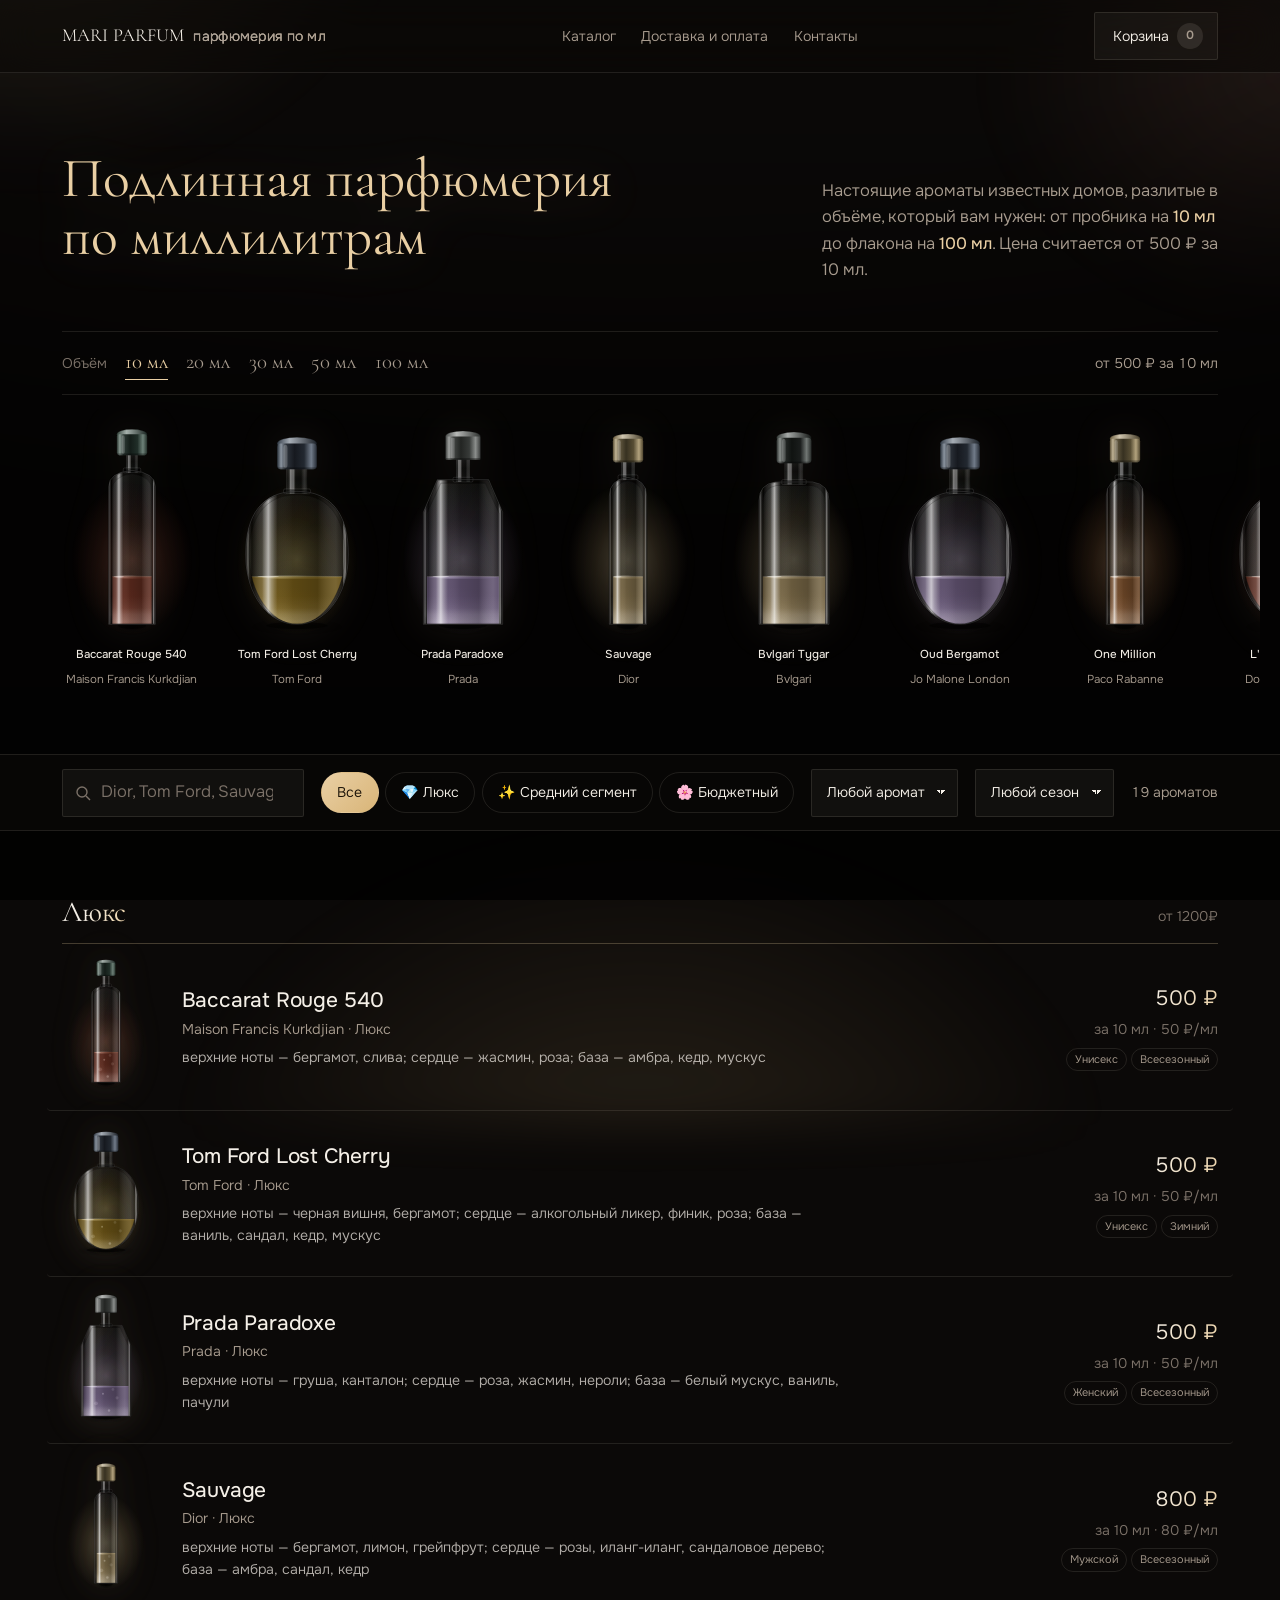
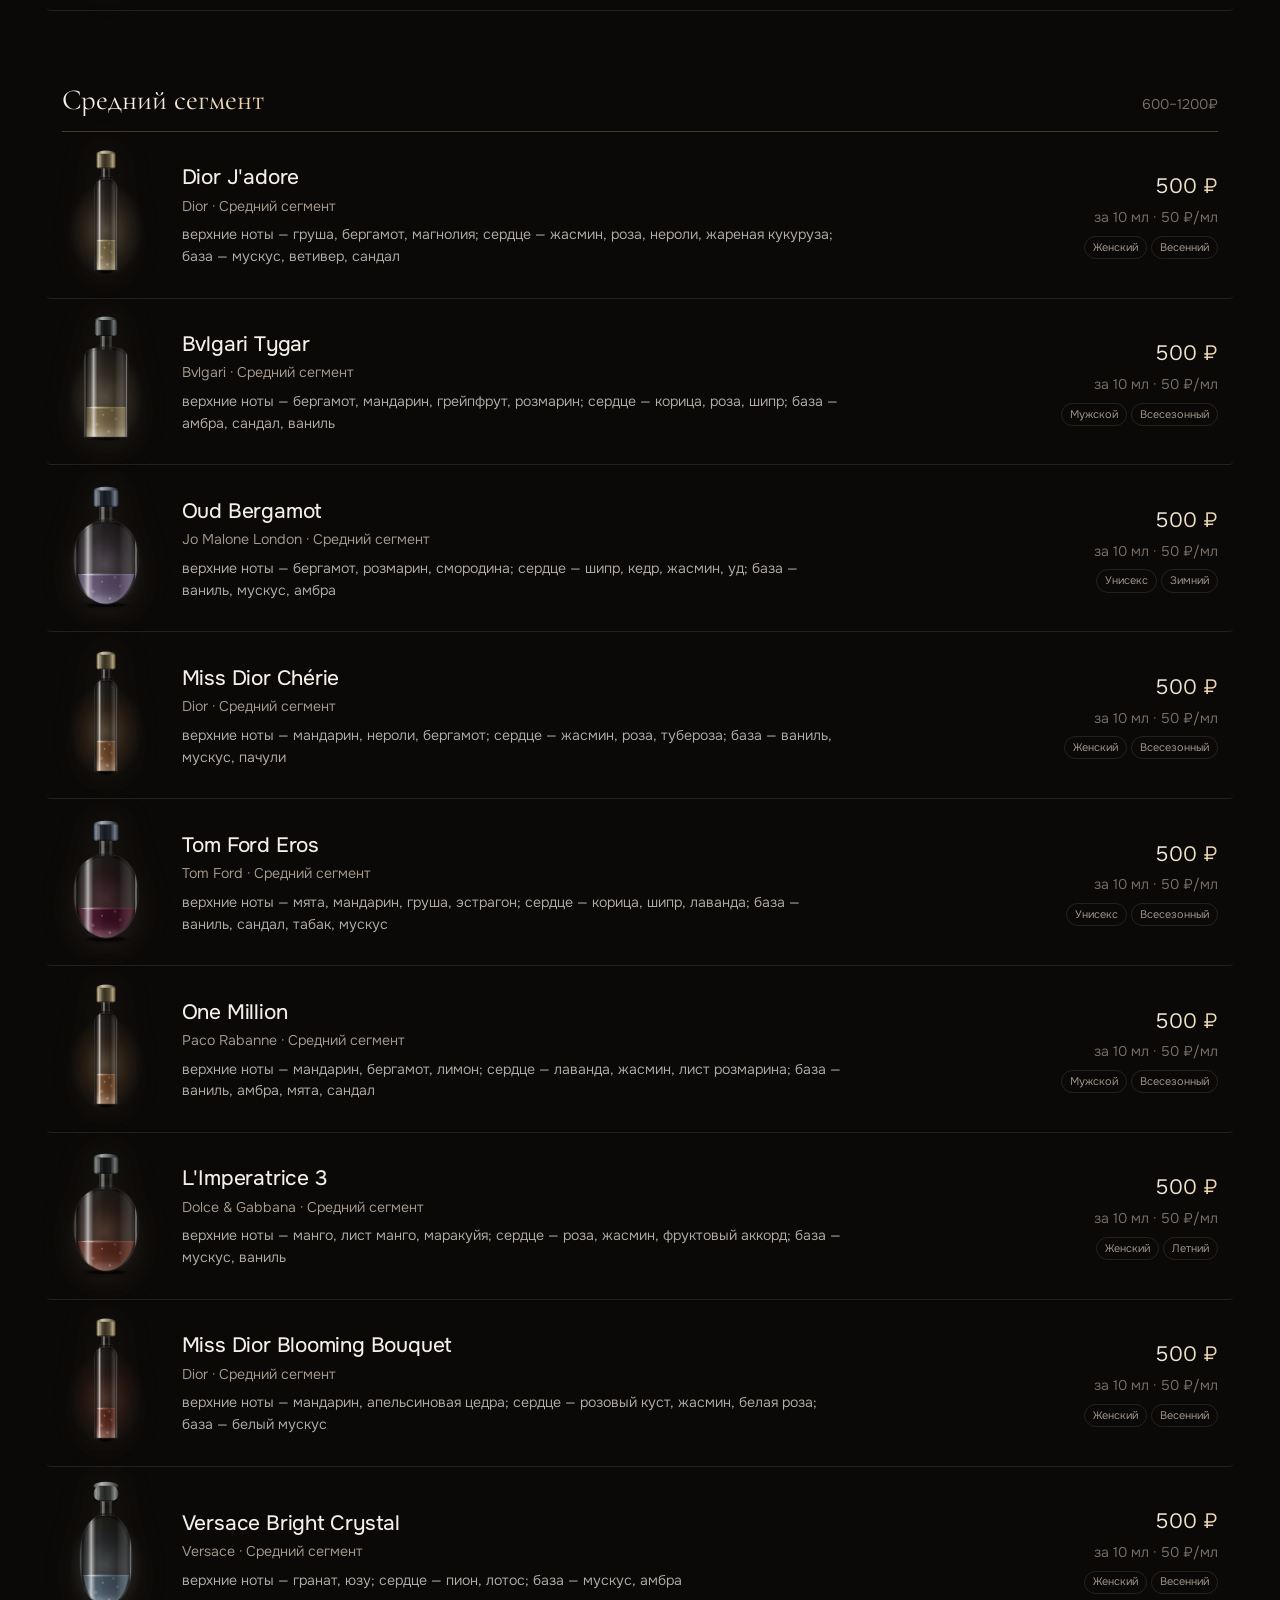
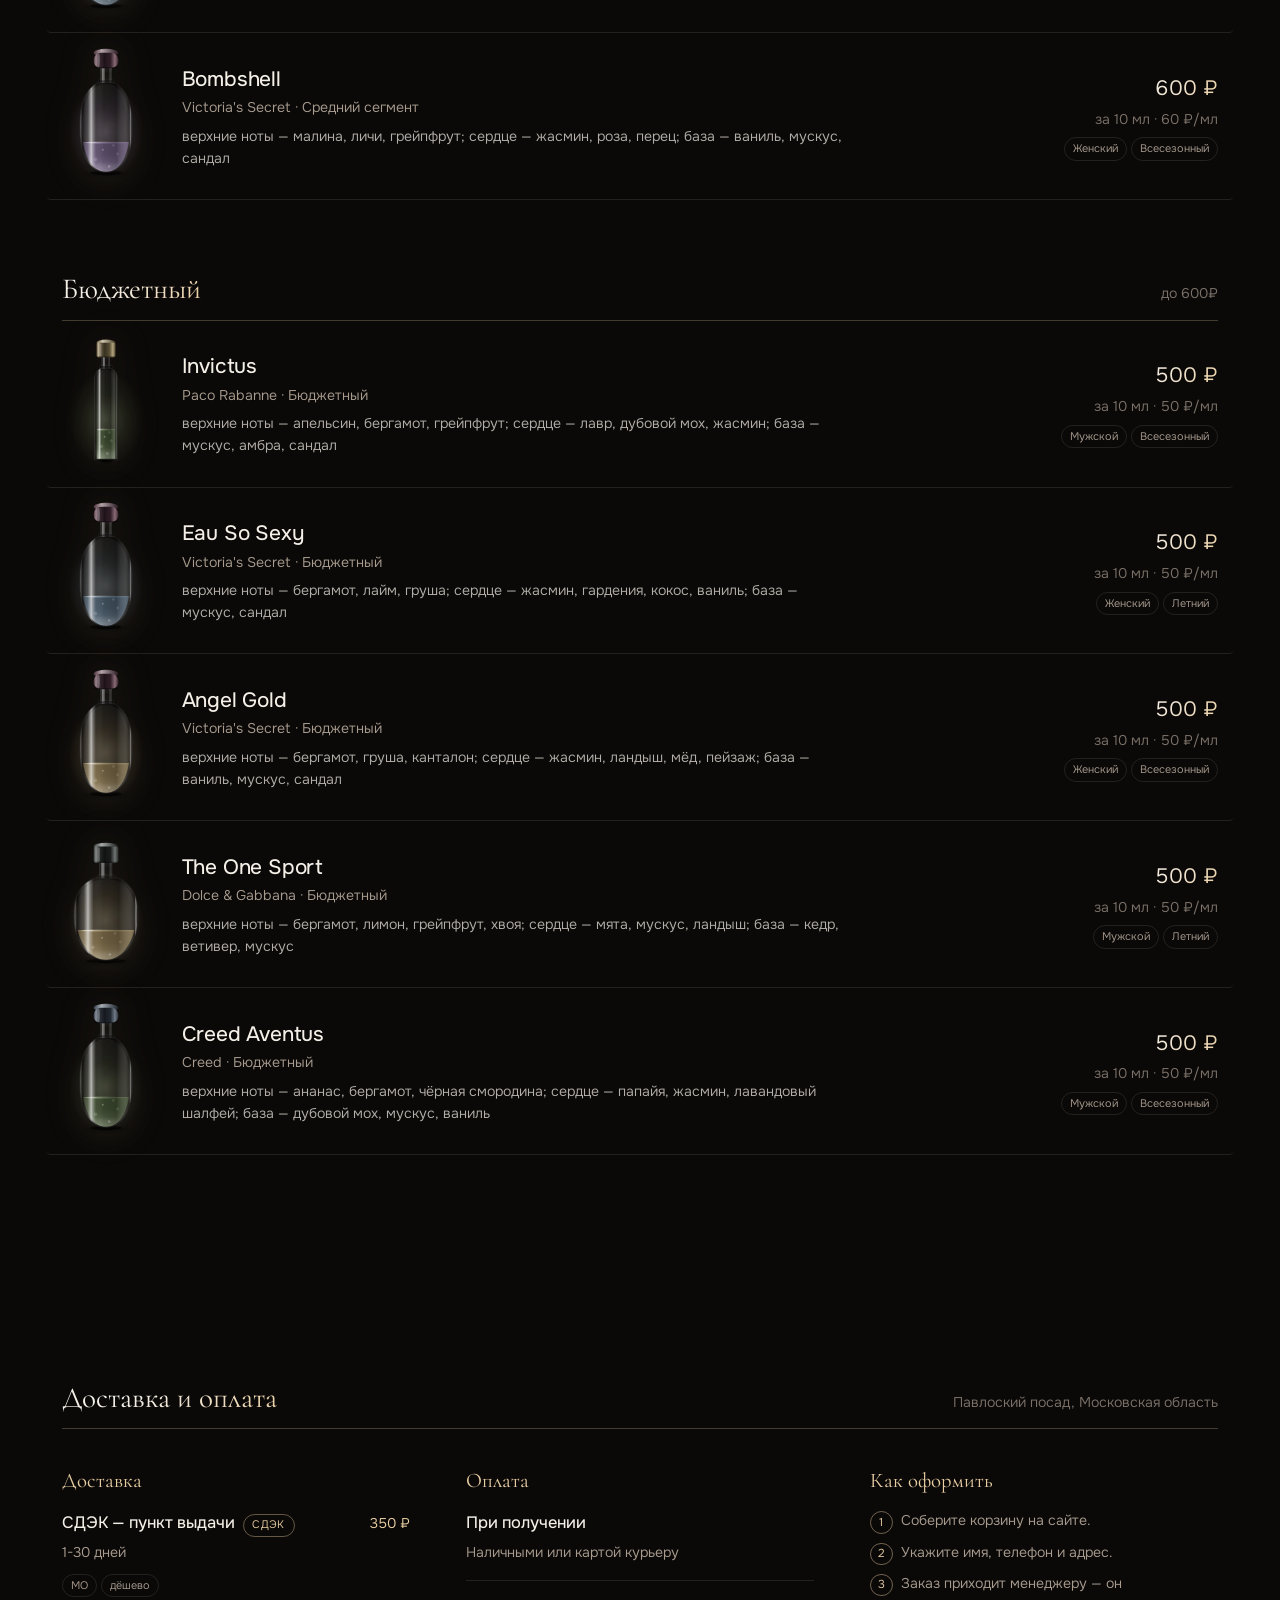
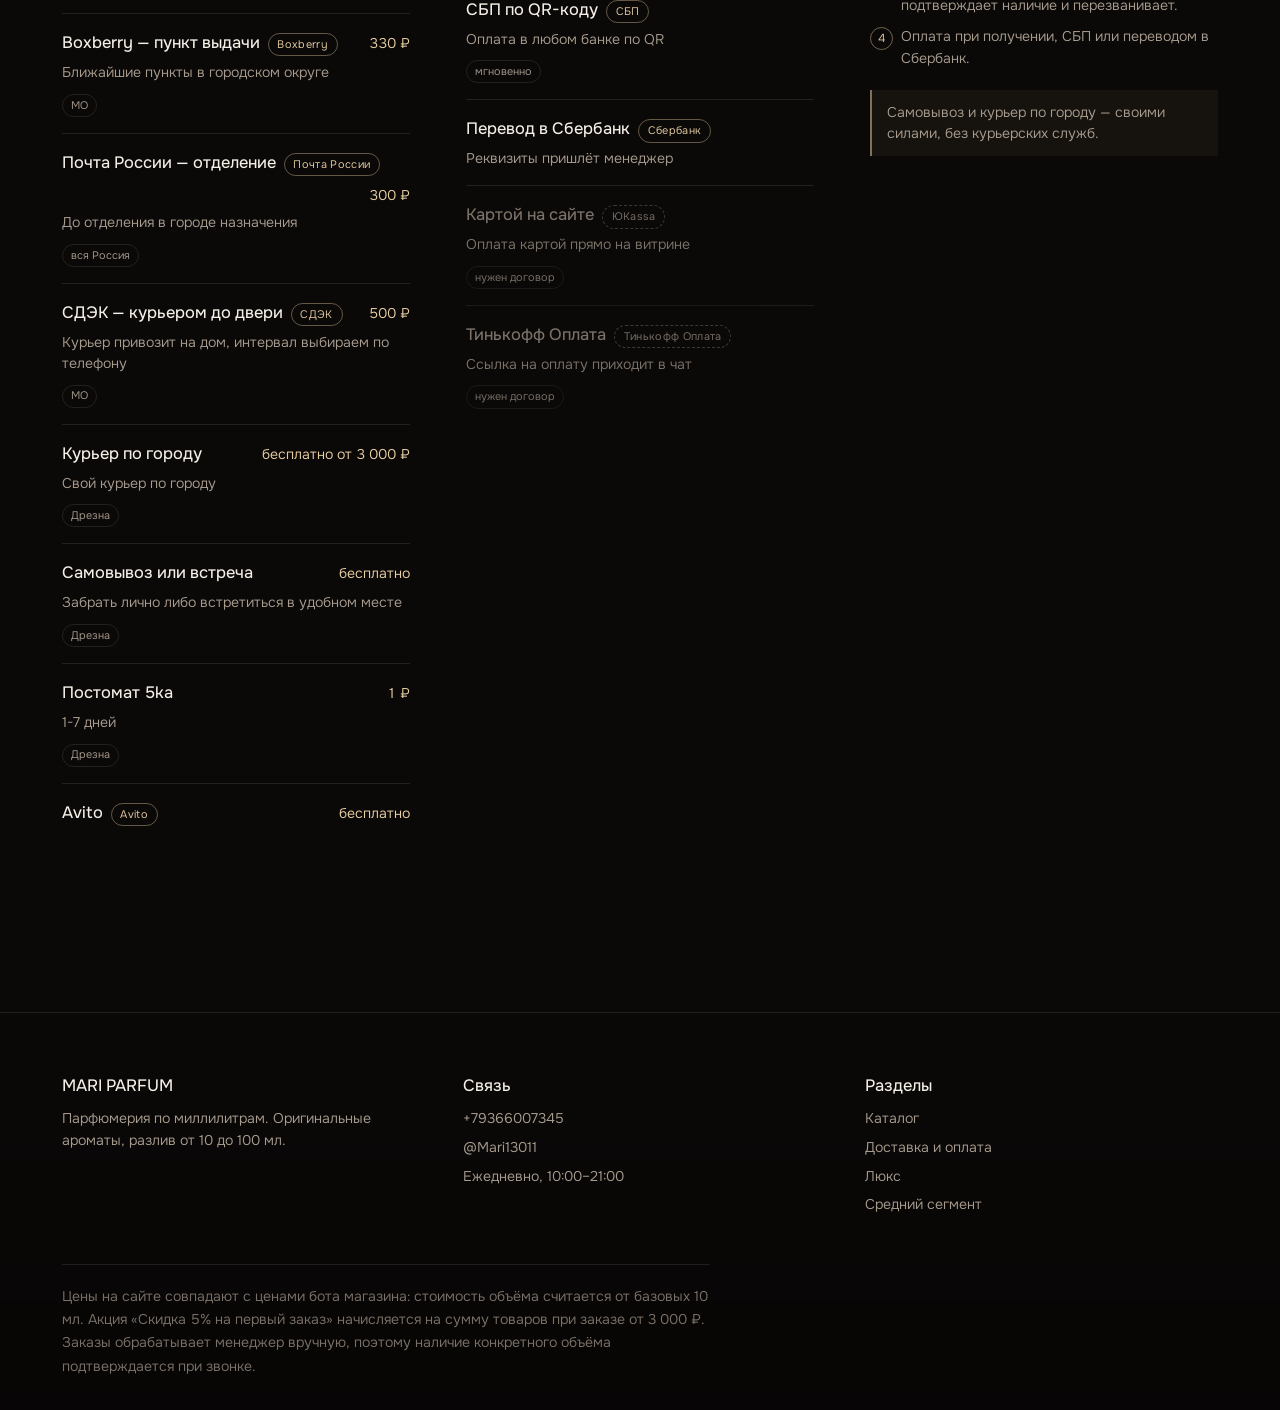
==== index.html @ 3b6e32ec "Витрина: Настройки" ====
<!DOCTYPE html>
<html lang="ru">
<head>
<meta charset="utf-8">
<meta name="viewport" content="width=device-width, initial-scale=1">
<title>MARI PARFUM — парфюмерия по миллилитрам</title>
<meta name="description" content="MARI PARFUM — ароматы Dior, Tom Ford, Creed, Prada и других домов от 500 ₽ за 10 мл. Любой объём от 10 до 100 мл, доставка СДЭК, Boxberry, Почтой России и своим курьером по Дрезне.">
<meta name="theme-color" content="#0b0908">
<meta name="color-scheme" content="dark">
<link rel="canonical" href="https://blaise0107.github.io/mari-parfum/">
<meta property="og:type" content="website">
<meta property="og:url" content="https://blaise0107.github.io/mari-parfum/">
<meta property="og:title" content="MARI PARFUM — парфюмерия по миллилитрам">
<meta property="og:description" content="Ароматы от 500 ₽ за 10 мл. Объём от 10 до 100 мл, доставка СДЭК, Boxberry, Почтой России, своим курьером по Дрезне.">
<link rel="icon" href="assets/favicon.svg?v=e72e30fe" type="image/svg+xml">
<link rel="preconnect" href="https://fonts.googleapis.com">
<link rel="preconnect" href="https://fonts.gstatic.com" crossorigin>
<link rel="stylesheet" href="https://fonts.googleapis.com/css2?family=Cormorant+Garamond:wght@300;400;500;600&family=Onest:wght@300;400;500;600&display=swap">
<link rel="stylesheet" href="assets/styles.css?v=e72e30fe">
<link rel="stylesheet" href="assets/flacons.css?v=e72e30fe">
<script type="application/ld+json">
{
  "@context": "https://schema.org",
  "@type": "Store",
  "name": "MARI PARFUM",
  "description": "Парфюмерия по миллилитрам: оригинальные ароматы от 10 до 100 мл",
  "priceRange": "500–8000 ₽",
  "areaServed": { "@type": "City", "name": "Дрезна" },
  "address": { "@type": "PostalAddress", "addressLocality": "Дрезна", "addressRegion": "Московская область", "addressCountry": "RU" },
  "telephone": "+79366007345"
}
</script>
</head>
<body>

<div class="page-sheen" aria-hidden="true"></div>

<a class="skip-link" href="#catalog">Перейти к каталогу</a>

<header class="topbar">
  <div class="shell topbar__row">
    <a class="wordmark" href="./">MARI PARFUM<span class="wordmark__thin">парфюмерия по мл</span></a>
    <nav class="topbar__nav" aria-label="Основная навигация">
      <a href="#catalog">Каталог</a>
      <a href="#delivery">Доставка и оплата</a>
      <a href="#contacts">Контакты</a>
    </nav>
    <button class="cart-button" type="button" data-cart-open aria-label="Открыть корзину">
      Корзина
      <span class="cart-button__count" data-cart-count data-empty="true">0</span>
    </button>
  </div>
</header>

<main id="main">

  <!-- Полка: первое, что видит посетитель, — сами ароматы, а не рекламный заголовок -->
  <section class="shelf" aria-labelledby="shelf-title">
    <div class="shell">
      <div class="shelf__intro">
        <h1 class="shelf__title" id="shelf-title">Подлинная парфюмерия по миллилитрам</h1>
        <p class="shelf__rule">
          Настоящие ароматы известных домов, разлитые в объёме, который вам нужен:
          от пробника на <b>10 мл</b> до флакона на <b>100 мл</b>. Цена считается от 500 ₽ за 10 мл.
        </p>
      </div>
      <div class="shelf__track" id="shelf" aria-label="Ароматы в наличии"></div>
    </div>
  </section>

  <section class="filters" aria-label="Фильтры каталога">
    <div class="shell filters__row">
      <search class="search-field">
        <label class="visually-hidden" for="q">Поиск по названию или бренду</label>
        <span class="search-field__mark" aria-hidden="true">
          <svg width="16" height="16" viewBox="0 0 16 16" fill="none" stroke="currentColor" stroke-width="1.4">
            <circle cx="7" cy="7" r="5"></circle><path d="M11 11l4 4"></path>
          </svg>
        </span>
        <input type="search" id="q" name="q" placeholder="Dior, Tom Ford, Sauvage…" autocomplete="off" autocorrect="off" spellcheck="false">
      </search>

      <div class="filters__group" role="group" aria-label="Сегмент">
        <button class="chip" type="button" data-filter="segment" data-value="" aria-pressed="true">Все</button>
      </div>

      <div class="select-field">
        <label class="visually-hidden" for="gender">Аромат</label>
        <select id="gender" data-filter="gender">
          <option value="">Любой аромат</option>
          <option value="female">Женские</option>
          <option value="male">Мужские</option>
          <option value="unisex">Унисекс</option>
        </select>
      </div>

      <div class="select-field">
        <label class="visually-hidden" for="season">Сезон</label>
        <select id="season" data-filter="season">
          <option value="">Любой сезон</option>
          <option value="all">Всесезонные</option>
          <option value="summer">Летние</option>
          <option value="spring">Весенние</option>
          <option value="winter">Зимние</option>
        </select>
      </div>

      <p class="filters__count" id="count" aria-live="polite"></p>
    </div>
  </section>

  <section class="ledger shell" id="catalog" aria-label="Каталог"></section>

  <!-- Доставка и оплата -->
  <section class="ledger shell" id="delivery" aria-labelledby="delivery-title">
    <div class="ledger__heading">
      <h2 id="delivery-title">Доставка и оплата</h2>
      <span class="ledger__range" id="city-line"></span>
    </div>

    <div class="services">
      <div class="services__col">
        <h3 class="services__title">Доставка</h3>
        <ul class="services__list" id="delivery-list"></ul>
      </div>
      <div class="services__col">
        <h3 class="services__title">Оплата</h3>
        <ul class="services__list" id="payment-list"></ul>
      </div>
      <div class="services__col">
        <h3 class="services__title">Как оформить</h3>
        <ol class="services__steps">
          <li>Соберите корзину на сайте.</li>
          <li>Укажите имя, телефон и адрес.</li>
          <li>Заказ приходит менеджеру — он подтверждает наличие и перезванивает.</li>
          <li>Оплата при получении, СБП или переводом в Сбербанк.</li>
        </ol>
        <p class="services__note" id="city-note"></p>
      </div>
    </div>
  </section>

</main>

<footer class="footer" id="contacts">
  <div class="shell">
    <div class="footer__grid">
      <div>
        <h3 class="footer__title">MARI PARFUM</h3>
        <p>Парфюмерия по миллилитрам. Оригинальные ароматы, разлив от 10 до 100 мл.</p>
      </div>
      <div>
        <h3 class="footer__title">Связь</h3>
        <ul class="footer__list" id="contact-list"></ul>
      </div>
      <div>
        <h3 class="footer__title">Разделы</h3>
        <ul class="footer__list">
          <li><a href="#catalog">Каталог</a></li>
          <li><a href="#delivery">Доставка и оплата</a></li>
          <li><a href="#catalog">Люкс</a></li>
          <li><a href="#catalog">Средний сегмент</a></li>
        </ul>
      </div>
    </div>
    <p class="footer__legal">
      Цены на сайте совпадают с ценами бота магазина: стоимость объёма считается
      от базовых 10 мл. Акция «Скидка 5% на первый заказ» начисляется на сумму товаров
      при заказе от 3 000 ₽. Заказы обрабатывает менеджер вручную, поэтому наличие
      конкретного объёма подтверждается при звонке.
    </p>
  </div>
</footer>

<!-- ===================== Корзина ===================== -->
<dialog class="drawer" id="cart" aria-label="Корзина">
  <div class="drawer__head">
    <h2 class="drawer__title">Корзина</h2>
    <button class="icon-button" type="button" data-cart-close aria-label="Закрыть корзину">
      <svg width="18" height="18" viewBox="0 0 18 18" fill="none" stroke="currentColor" stroke-width="1.5" aria-hidden="true">
        <path d="M3 3l12 12M15 3L3 15"></path>
      </svg>
    </button>
  </div>

  <div class="drawer__body">
    <ul class="cart-list"></ul>

    <div class="cart-empty" hidden>
      <p>Здесь пока пусто.</p>
      <button class="btn" type="button" data-cart-close>Вернуться к каталогу</button>
    </div>
  </div>

  <div class="drawer__foot" hidden>
    <p class="promo"></p>

    <div class="totals">
      <div class="totals__line"><span>Товары</span><span data-total-items></span></div>
      <div class="totals__line totals__line--discount" data-total-discount hidden>
        <span>Скидка</span><span data-value></span>
      </div>
      <div class="totals__line" data-total-delivery><span>Доставка</span><span data-value></span></div>
      <div class="totals__line totals__line--sum"><span>Итого</span><span data-total-sum></span></div>
    </div>

    <button class="btn btn--plum btn--wide" type="button" data-checkout-open>Оформить заказ</button>
  </div>
</dialog>

<!-- ===================== Оформление ===================== -->
<dialog class="sheet" id="checkout" aria-label="Оформление заказа">
  <div class="sheet__head">
    <h2 class="sheet__title">Оформление заказа</h2>
    <button class="icon-button" type="button" data-checkout-close aria-label="Закрыть оформление">
      <svg width="18" height="18" viewBox="0 0 18 18" fill="none" stroke="currentColor" stroke-width="1.5" aria-hidden="true">
        <path d="M3 3l12 12M15 3L3 15"></path>
      </svg>
    </button>
  </div>

  <div class="sheet__body">
    <div data-form-panel>
      <p class="form-error" data-form-error role="status" aria-live="polite"></p>

      <form id="checkout-form" novalidate>
        <!-- Ловушка для ботов: поле скрыто от людей, ботам заполнять нечем -->
        <div class="visually-hidden" aria-hidden="true">
          <label for="website">Не заполняйте это поле</label>
          <input type="text" id="website" name="website" tabindex="-1" autocomplete="off">
        </div>

        <div class="form-stack">
          <div class="field">
            <label for="name">Имя</label>
            <input type="text" id="name" name="name" required minlength="2" maxlength="80"
                   autocomplete="name" placeholder="Как к вам обращаться">
          </div>

          <div class="field">
            <label for="phone">Телефон</label>
            <input type="tel" id="phone" name="phone" required inputmode="tel" maxlength="24"
                   autocomplete="tel" enterkeyhint="next">
            <span class="field__hint">Позвоним, чтобы подтвердить заказ и наличие.</span>
          </div>

          <div class="field">
            <label for="address">Адрес доставки</label>
            <textarea id="address" name="address" required maxlength="400"
                      autocomplete="street-address" placeholder="Город, улица, дом, квартира"></textarea>
          </div>

          <fieldset class="fieldset">
            <legend>Доставка</legend>
            <div class="fieldset__options" id="delivery-options"></div>
          </fieldset>

          <fieldset class="fieldset">
            <legend>Оплата</legend>
            <div class="fieldset__options" id="payment-options"></div>
          </fieldset>

          <div class="field">
            <label for="comment">Комментарий менеджеру</label>
            <input type="text" id="comment" name="comment" maxlength="300"
                   placeholder="Например: удобный постомат после 18:00">
          </div>
        </div>

        <div class="totals form-total">
          <div class="totals__line"><span>Доставка</span><span data-form-delivery-cost></span></div>
          <div class="totals__line totals__line--sum"><span>Итого</span><span data-form-total></span></div>
        </div>

        <button class="btn btn--plum btn--wide" type="submit" data-submit>Оформить заказ</button>
      </form>
    </div>

    <div class="order-done" data-done-panel hidden>
      <h3 class="order-done__title" data-done-title>Заказ принят</h3>
      <p class="order-done__text" data-done-text></p>
      <p class="form-error" data-done-notice hidden></p>
      <div data-order-summary></div>
      <div class="order-done__actions">
        <a class="btn btn--plum btn--wide" data-done-telegram href="#" target="_blank" rel="noopener">Отправить в Telegram</a>
        <button class="btn btn--wide" type="button" data-done-copy>Скопировать заказ</button>
        <button class="btn btn--wide" type="button" data-checkout-close>Вернуться в каталог</button>
      </div>
    </div>
  </div>
</dialog>

<div class="toast-area"></div>

<script src="assets/catalog.js?v=e72e30fe"></script>
<script src="assets/flacon.js?v=e72e30fe"></script>
<script src="assets/app.js?v=e72e30fe"></script>
<!-- shelf.js подключён ДО home.js: он подменяет MPFlacon.shelf на время
     первого рендера полки. Порядок важен, комментарий не удалять. -->
<script src="assets/shelf.js?v=e72e30fe"></script>
<script src="assets/home.js?v=e72e30fe"></script>
</body>
</html>
---- assets/styles.css ----
/* =========================================================================
   MARI PARFUM — «ателье»

   Глубокая тёплая база, шампанское золото, стекло. Флаконы светятся,
   фон дышит, цена пересчитывается вслух цифрами.

   Движение живёт только там, где оно отвечает действию человека:
   наведение, добавление в корзину, открытие окна. Никаких фоновых
   плясок ради плясок — их всё выключает prefers-reduced-motion.
   ========================================================================= */

@property --aurora {
  syntax: "<angle>";
  inherits: false;
  initial-value: 0deg;
}

@property --pour {
  syntax: "<percentage>";
  inherits: false;
  initial-value: 34%;
}

:root {
  --ink: #0b0908;
  --surface: #14100d;
  --surface-2: #1c1713;
  --glass: rgba(255, 246, 234, 0.045);
  --glass-line: rgba(255, 243, 226, 0.1);

  --champagne: #e9cfa4;
  --gold: #d9b578;
  --rose: #c98a76;

  --text: #f4efe7;
  --muted: #a89c8f;
  --dim: #7b7168;

  --step--1: clamp(0.82rem, 0.8rem + 0.1vw, 0.89rem);
  --step-0: clamp(0.95rem, 0.92rem + 0.15vw, 1.03rem);
  --step-1: clamp(1.12rem, 1.05rem + 0.35vw, 1.3rem);
  --step-2: clamp(1.4rem, 1.22rem + 0.75vw, 1.85rem);
  --step-3: clamp(1.8rem, 1.35rem + 1.9vw, 2.9rem);
  --step-4: clamp(2.6rem, 1.5rem + 4.5vw, 5.4rem);

  --gutter: clamp(1.15rem, 0.6rem + 2.5vw, 3.5rem);
  --measure: 74ch;
  --shell: 1240px;

  --ease: cubic-bezier(0.22, 0.68, 0.24, 1);
  --ease-out: cubic-bezier(0.16, 1, 0.3, 1);
  --ease-spring: cubic-bezier(0.34, 1.46, 0.64, 1);
  --tap: 48px;

  --glow: 0 0 0 1px rgba(233, 207, 164, 0.14), 0 18px 48px -22px rgba(233, 207, 164, 0.32);
  --glow-soft: 0 0 90px -30px rgba(233, 207, 164, 0.5);

  --font-display: "Prata", "Times New Roman", serif;
  --font-ui: "Onest", system-ui, -apple-system, "Segoe UI", sans-serif;

  color-scheme: dark;
}

/* ---------- сброс ---------- */

*,
*::before,
*::after {
  box-sizing: border-box;
}

html {
  -webkit-text-size-adjust: 100%;
  scroll-behavior: smooth;
  scroll-padding-top: 5.5rem;
}

body {
  margin: 0;
  min-height: 100dvh;
  background: var(--ink);
  color: var(--text);
  font-family: var(--font-ui);
  font-size: var(--step-0);
  font-weight: 350;
  line-height: 1.6;
  -webkit-font-smoothing: antialiased;
  text-rendering: optimizeLegibility;
  overflow-x: hidden;
}

/* Живой фон: три пятна тёплого света, медленно вращающиеся по градиенту.
   Размытие дорогое, поэтому фон не анимируется на медленных устройствах. */
body::before {
  content: "";
  position: fixed;
  inset: -25%;
  z-index: -2;
  background:
    radial-gradient(38rem 30rem at 18% 8%, rgba(233, 207, 164, 0.15), transparent 62%),
    radial-gradient(32rem 26rem at 84% 22%, rgba(201, 138, 118, 0.13), transparent 60%),
    radial-gradient(46rem 34rem at 50% 104%, rgba(217, 181, 120, 0.14), transparent 64%);
  filter: blur(24px);
  animation: aurora 42s var(--ease) infinite;
  will-change: transform;
}

/* Виньетка и вертикальная шкала — «свет сверху», как в витрине. */
body::after {
  content: "";
  position: fixed;
  inset: 0;
  z-index: -1;
  pointer-events: none;
  background:
    radial-gradient(120% 70% at 50% -10%, transparent 45%, rgba(0, 0, 0, 0.55) 100%),
    linear-gradient(to bottom, transparent 0, rgba(0, 0, 0, 0.28) 45%, rgba(0, 0, 0, 0.5) 100%);
}

@keyframes aurora {
  0% {
    transform: rotate(0deg) scale(1);
  }
  50% {
    transform: rotate(12deg) scale(1.12);
  }
  100% {
    transform: rotate(0deg) scale(1);
  }
}

body.is-locked {
  overflow: hidden;
}

h1,
h2,
h3 {
  margin: 0;
  font-weight: 400;
  line-height: 1.14;
}

p {
  margin: 0;
}

ul,
ol {
  margin: 0;
  padding: 0;
  list-style: none;
}

img,
svg {
  display: block;
  max-width: 100%;
}

button,
input,
select,
textarea {
  font: inherit;
  color: inherit;
}

a {
  color: inherit;
}

:focus-visible {
  outline: 2px solid var(--champagne);
  outline-offset: 3px;
  border-radius: 3px;
}

::selection {
  background: var(--champagne);
  color: var(--ink);
}

::placeholder {
  color: var(--dim);
}

/* Полоса прокрутки — часть темы, а не системный серый. */
* {
  scrollbar-color: color-mix(in srgb, var(--champagne) 28%, transparent) transparent;
  scrollbar-width: thin;
}

.visually-hidden {
  position: absolute;
  clip-path: inset(50%);
  overflow: hidden;
  width: 1px;
  height: 1px;
  margin: -1px;
  padding: 0;
  border: 0;
  white-space: nowrap;
}

.shell {
  width: 100%;
  max-width: var(--shell);
  margin-inline: auto;
  padding-inline: var(--gutter);
}

/* Появление секций при прокрутке.

   Важно: элемент виден по умолчанию. Скрывает его только класс
   .reveal-ready на <html>, который ставит скрипт. Если JS не запустился,
   наблюдатель не сработал или браузер не знает IntersectionObserver —
   каталог всё равно читается, а не исчезает. */
.reveal-ready .reveal:not(.is-in) {
  opacity: 0;
  translate: 0 26px;
}

.reveal {
  transition: opacity 0.7s var(--ease-out), translate 0.7s var(--ease-out);
  transition-delay: var(--reveal-delay, 0ms);
}

.reveal.is-in {
  opacity: 1;
  translate: 0 0;
}

/* Там, где умеет сам браузер, анимацию ведёт CSS без скриптов. */
@supports (animation-timeline: view()) {
  .reveal,
  .reveal-ready .reveal:not(.is-in) {
    opacity: 1;
    translate: none;
    animation: reveal-in linear both;
    animation-timeline: view();
    animation-range: entry 0% entry 45%;
  }
}

@keyframes reveal-in {
  from {
    opacity: 0;
    translate: 0 26px;
  }
  to {
    opacity: 1;
    translate: 0 0;
  }
}

.skip-link {
  position: absolute;
  inset-inline-start: var(--gutter);
  inset-block-start: -4rem;
  z-index: 60;
  padding: 0.7rem 1.1rem;
  border-radius: 4px;
  background: var(--champagne);
  color: var(--ink);
  text-decoration: none;
  transition: inset-block-start 0.2s var(--ease);
}

.skip-link:focus-visible {
  inset-block-start: 0.75rem;
}

/* ---------- шапка ---------- */

.topbar {
  position: sticky;
  top: 0;
  z-index: 40;
  background: color-mix(in srgb, var(--ink) 62%, transparent);
  backdrop-filter: blur(18px) saturate(1.4);
  border-bottom: 1px solid var(--glass-line);
}

.topbar__row {
  display: flex;
  align-items: center;
  gap: clamp(1rem, 3vw, 3rem);
  min-height: 4.5rem;
}

.wordmark {
  display: inline-flex;
  align-items: baseline;
  gap: 0.55rem;
  min-width: 0;
  font-family: var(--font-display);
  font-size: 1.15rem;
  letter-spacing: 0.01em;
  text-decoration: none;
  white-space: nowrap;
  background: linear-gradient(100deg, var(--text) 20%, var(--champagne) 55%, var(--text) 80%);
  background-size: 220% 100%;
  -webkit-background-clip: text;
  background-clip: text;
  color: transparent;
  animation: sheen 9s var(--ease) infinite;
}

@keyframes sheen {
  0%,
  100% {
    background-position: 120% 0;
  }
  50% {
    background-position: -20% 0;
  }
}

.wordmark__thin {
  font-family: var(--font-ui);
  font-size: var(--step--1);
  color: var(--muted);
  letter-spacing: 0.02em;
  -webkit-text-fill-color: currentColor;
}

.topbar__nav {
  display: flex;
  gap: clamp(1rem, 2vw, 2rem);
  margin-inline-start: auto;
  font-size: var(--step--1);
}

.topbar__nav a {
  position: relative;
  padding-block: 0.35rem;
  color: var(--muted);
  text-decoration: none;
  transition: color 0.2s var(--ease);
}

/* Подчёркивание вырастает из под текста, а не появляется целиком. */
.topbar__nav a::after {
  content: "";
  position: absolute;
  inset-inline: 0;
  inset-block-end: 0;
  height: 1px;
  background: linear-gradient(90deg, transparent, var(--champagne), transparent);
  scale: 0 1;
  transition: scale 0.32s var(--ease-out);
}

.topbar__nav a:hover {
  color: var(--text);
}

.topbar__nav a:hover::after {
  scale: 1 1;
}

@media (max-width: 720px) {
  .topbar__nav {
    display: none;
  }
}

/* ---------- кнопки ---------- */

.btn {
  position: relative;
  display: inline-flex;
  align-items: center;
  justify-content: center;
  gap: 0.55rem;
  min-height: var(--tap);
  padding: 0.7rem 1.5rem;
  overflow: hidden;
  border: 1px solid var(--glass-line);
  border-radius: 2px;
  background: var(--glass);
  color: var(--text);
  font-size: var(--step-0);
  font-weight: 450;
  letter-spacing: 0.01em;
  text-decoration: none;
  cursor: pointer;
  isolation: isolate;
  transition: border-color 0.25s var(--ease), color 0.25s var(--ease),
    background-color 0.25s var(--ease), transform 0.25s var(--ease-spring), opacity 0.2s var(--ease);
}

/* Мягкий блик, пробегающий по кнопке при наведении. */
.btn::before {
  content: "";
  position: absolute;
  inset: 0;
  z-index: -1;
  background: radial-gradient(14rem 6rem at var(--mx, 50%) var(--my, 50%), rgba(233, 207, 164, 0.3), transparent 70%);
  opacity: 0;
  transition: opacity 0.3s var(--ease);
}

.btn:hover {
  border-color: color-mix(in srgb, var(--champagne) 55%, transparent);
  color: var(--text);
  transform: translateY(-1px);
}

.btn:hover::before {
  opacity: 1;
}

.btn:active {
  transform: translateY(0) scale(0.99);
}

.btn--solid {
  border-color: transparent;
  background: linear-gradient(135deg, var(--champagne), var(--gold));
  color: #1a1207;
}

.btn--solid:hover {
  background: linear-gradient(135deg, #f2dcb6, var(--champagne));
}

.btn--plum {
  border-color: transparent;
  background: linear-gradient(135deg, var(--rose), var(--gold));
  color: #1a1008;
}

.btn--plum:hover {
  background: linear-gradient(135deg, #d99a85, #e6c48c);
}

.btn--wide {
  width: 100%;
}

.btn[disabled] {
  opacity: 0.45;
  cursor: not-allowed;
  transform: none;
}

.cart-button {
  position: relative;
  display: inline-flex;
  flex: none;
  align-items: center;
  gap: 0.55rem;
  min-height: var(--tap);
  margin-inline-start: auto;
  padding: 0.5rem 0.9rem 0.5rem 1.1rem;
  border: 1px solid var(--glass-line);
  border-radius: 2px;
  background: var(--glass);
  font-size: var(--step--1);
  cursor: pointer;
  overflow: hidden;
  transition: border-color 0.25s var(--ease), background-color 0.25s var(--ease);
}

.cart-button:hover {
  border-color: color-mix(in srgb, var(--champagne) 50%, transparent);
  background: color-mix(in srgb, var(--champagne) 8%, transparent);
}

.cart-button__count {
  display: inline-grid;
  place-items: center;
  min-width: 1.6rem;
  height: 1.6rem;
  padding-inline: 0.35rem;
  border-radius: 999px;
  background: linear-gradient(135deg, var(--champagne), var(--gold));
  color: #1a1207;
  font-size: 0.75rem;
  font-weight: 600;
  font-variant-numeric: tabular-nums;
  transition: transform 0.3s var(--ease-spring);
}

.cart-button__count[data-empty="true"] {
  background: var(--glass-line);
  color: var(--muted);
}

.cart-button.is-bumped .cart-button__count {
  animation: bump 0.45s var(--ease-spring);
}

@keyframes bump {
  35% {
    transform: scale(1.35);
  }
}

/* Подпись вордмарка — первое, что приносится в жертву узкому экрану:
   она выталкивала кнопку корзины за правый край. */
@media (max-width: 520px) {
  .wordmark__thin {
    display: none;
  }
}

/* ---------- витрина-полка ---------- */

.shelf {
  position: relative;
  padding-block: clamp(2.5rem, 6vw, 5rem) clamp(1.5rem, 3vw, 3rem);
}

.shelf__intro {
  display: flex;
  flex-wrap: wrap;
  align-items: baseline;
  justify-content: space-between;
  gap: 1rem 2.5rem;
  margin-bottom: clamp(1.5rem, 4vw, 3rem);
}

.shelf__title {
  max-width: 22ch;
  font-family: var(--font-display);
  font-size: var(--step-3);
  text-wrap: balance;
  background: linear-gradient(170deg, #fdf6ea 10%, var(--champagne) 55%, #b08a58 100%);
  -webkit-background-clip: text;
  background-clip: text;
  color: transparent;
  filter: drop-shadow(0 6px 26px rgba(233, 207, 164, 0.18));
}

.shelf__rule {
  max-width: 36ch;
  color: var(--muted);
  font-size: var(--step-0);
}

.shelf__rule b {
  color: var(--champagne);
  font-weight: 450;
}

.shelf__track {
  display: grid;
  grid-auto-flow: column;
  grid-auto-columns: clamp(96px, 13vw, 140px);
  gap: clamp(0.75rem, 2vw, 1.6rem);
  overflow-x: auto;
  padding-block: 1.5rem 1.25rem;
  margin-inline: calc(var(--gutter) * -1);
  padding-inline: var(--gutter);
  scroll-snap-type: x proximity;
}

.shelf__item {
  scroll-snap-align: center;
  display: grid;
  gap: 0.55rem;
  justify-items: center;
  text-align: center;
  text-decoration: none;
}

.shelf__item .flacon {
  width: 100%;
  filter: drop-shadow(0 16px 22px rgba(0, 0, 0, 0.55));
  transition: transform 0.5s var(--ease-spring), filter 0.5s var(--ease);
}

.shelf__item:hover .flacon {
  transform: translateY(-10px) scale(1.05);
  filter: drop-shadow(0 26px 30px rgba(0, 0, 0, 0.6)) drop-shadow(0 0 26px var(--glow-soft));
}

.shelf__caption {
  display: grid;
  gap: 0.1rem;
  min-height: 4.2em;
  font-size: 0.72rem;
  line-height: 1.4;
  color: var(--muted);
}

.shelf__caption b {
  font-weight: 450;
  color: var(--text);
  overflow-wrap: anywhere;
}

.shelf__caption span {
  overflow-wrap: anywhere;
}

/* ---------- флакон ---------- */

.flacon {
  --level: 0.34;
  position: relative;
  aspect-ratio: 3 / 4.4;
}

.flacon svg {
  width: 100%;
  height: 100%;
  overflow: visible;
}

.flacon__level {
  transform-origin: 50% 100%;
  transform: scaleY(var(--level));
  transition: transform 0.75s var(--ease-spring);
}

.flacon__shine {
  transform-origin: 50% 40%;
  animation: sheen-glass 7s var(--ease) infinite;
}

@keyframes sheen-glass {
  0%,
  100% {
    opacity: 0.5;
  }
  50% {
    opacity: 0.9;
  }
}

/* ---------- фильтры ---------- */

.filters {
  position: sticky;
  top: 4.5rem;
  z-index: 30;
  padding-block: 0.85rem;
  background: color-mix(in srgb, var(--ink) 70%, transparent);
  backdrop-filter: blur(16px) saturate(1.3);
  border-block: 1px solid var(--glass-line);
}

.filters__row {
  display: flex;
  flex-wrap: wrap;
  align-items: center;
  gap: 0.7rem 1.1rem;
}

.filters__group {
  display: flex;
  flex-wrap: wrap;
  gap: 0.4rem;
}

.search-field {
  position: relative;
  flex: 1 1 13rem;
  max-width: 17rem;
}

.search-field input {
  width: 100%;
  min-height: var(--tap);
  padding: 0.6rem 0.9rem 0.6rem 2.4rem;
  border: 1px solid var(--glass-line);
  border-radius: 2px;
  background: var(--glass);
  font-size: var(--step-0);
  transition: border-color 0.22s var(--ease), background-color 0.22s var(--ease), box-shadow 0.22s var(--ease);
}

.search-field input:focus-visible {
  border-color: color-mix(in srgb, var(--champagne) 55%, transparent);
  background: color-mix(in srgb, var(--champagne) 7%, transparent);
  box-shadow: 0 0 0 4px rgba(233, 207, 164, 0.08);
  outline-offset: 0;
}

.search-field__mark {
  position: absolute;
  inset-block-start: 50%;
  inset-inline-start: 0.85rem;
  translate: 0 -50%;
  color: var(--dim);
  pointer-events: none;
}

.select-field select {
  min-height: var(--tap);
  padding: 0.6rem 2rem 0.6rem 0.9rem;
  border: 1px solid var(--glass-line);
  border-radius: 2px;
  background: var(--glass);
  font-size: var(--step--1);
  appearance: none;
  background-image: linear-gradient(45deg, transparent 50%, currentColor 50%),
    linear-gradient(135deg, currentColor 50%, transparent 50%);
  background-position: right 1rem center, right 0.72rem center;
  background-size: 0.28rem 0.28rem, 0.28rem 0.28rem;
  background-repeat: no-repeat;
  transition: border-color 0.22s var(--ease);
}

.select-field select:focus-visible {
  border-color: color-mix(in srgb, var(--champagne) 55%, transparent);
  outline-offset: 0;
}

.filters__count {
  margin-inline-start: auto;
  font-size: var(--step--1);
  color: var(--muted);
  font-variant-numeric: tabular-nums;
}

/* ---------- реестр цен ---------- */

.ledger {
  padding-block: clamp(2rem, 5vw, 4rem) clamp(3rem, 7vw, 6rem);
}

.ledger__segment {
  margin-bottom: clamp(2.5rem, 6vw, 4.5rem);
}

.ledger__heading {
  display: flex;
  align-items: baseline;
  justify-content: space-between;
  gap: 1rem;
  padding-block-end: 0.9rem;
  border-bottom: 1px solid color-mix(in srgb, var(--champagne) 26%, transparent);
}

.ledger__heading h2 {
  font-family: var(--font-display);
  font-size: var(--step-2);
  background: linear-gradient(105deg, var(--text) 35%, var(--champagne));
  -webkit-background-clip: text;
  background-clip: text;
  color: transparent;
}

.ledger__range {
  font-size: var(--step--1);
  color: var(--dim);
  white-space: nowrap;
}

.ledger__list {
  display: grid;
}

.entry {
  position: relative;
  display: grid;
  grid-template-columns: 5.5rem minmax(0, 1fr) auto;
  align-items: center;
  gap: clamp(0.9rem, 2.5vw, 2rem);
  padding: 1.15rem 0.9rem;
  margin-inline: -0.9rem;
  border-bottom: 1px solid var(--glass-line);
  border-radius: 4px;
  text-decoration: none;
  isolation: isolate;
  transition: background-color 0.3s var(--ease), border-color 0.3s var(--ease);
}

/* Стеклянная подложка выезжает снизу по наведению. */
.entry::before {
  content: "";
  position: absolute;
  inset: 0;
  z-index: -1;
  border-radius: 4px;
  background: linear-gradient(100deg, rgba(233, 207, 164, 0.1), rgba(233, 207, 164, 0.02));
  opacity: 0;
  transition: opacity 0.35s var(--ease);
}

.entry:hover {
  border-bottom-color: transparent;
}

.entry:hover::before {
  opacity: 1;
}

.entry__thumb {
  width: 5.5rem;
  filter: drop-shadow(0 10px 14px rgba(0, 0, 0, 0.5));
  transition: transform 0.45s var(--ease-spring);
}

.entry:hover .entry__thumb {
  transform: translateY(-5px) scale(1.06);
}

.entry__name {
  display: block;
  font-size: var(--step-1);
  font-weight: 450;
  letter-spacing: -0.01em;
}

.entry__brand {
  display: block;
  font-size: var(--step--1);
  color: var(--muted);
}

.entry__notes {
  display: block;
  max-width: var(--measure);
  margin-top: 0.45rem;
  font-size: var(--step--1);
  line-height: 1.55;
  /* Ноты — второстепенные, но читаемые: на #0b0908 серый #7b7168
     держит контраст около 4.2:1, а здесь нужно 7:1. */
  color: var(--muted);
}

.entry__notes span {
  color: color-mix(in srgb, var(--text) 72%, transparent);
}

.entry__aside {
  display: grid;
  justify-items: end;
  gap: 0.15rem;
  text-align: end;
}

.entry__price {
  font-size: var(--step-1);
  font-variant-numeric: tabular-nums;
  white-space: nowrap;
  background: linear-gradient(120deg, var(--text), var(--champagne));
  -webkit-background-clip: text;
  background-clip: text;
  color: transparent;
}

.entry__unit {
  font-size: var(--step--1);
  color: var(--dim);
  white-space: nowrap;
}

.entry__tags {
  display: flex;
  flex-wrap: wrap;
  gap: 0.3rem;
  min-width: 0;
  margin-top: 0.3rem;
}

.tag {
  padding: 0.12rem 0.5rem;
  border: 1px solid var(--glass-line);
  border-radius: 999px;
  font-size: 0.68rem;
  color: var(--muted);
  white-space: nowrap;
}

@media (max-width: 560px) {
  .entry {
    grid-template-columns: 3.75rem minmax(0, 1fr);
    align-items: start;
    row-gap: 0.6rem;
  }

  .entry__thumb {
    width: 3.75rem;
    grid-row: span 2;
  }

  .entry__aside {
    grid-column: 2;
    justify-items: start;
    text-align: start;
    display: flex;
    align-items: baseline;
    flex-wrap: wrap;
    gap: 0.6rem;
    min-width: 0;
  }

  .entry__notes {
    display: none;
  }

  .filters__group {
    flex-wrap: nowrap;
    overflow-x: auto;
    width: 100%;
    scrollbar-width: none;
  }

  .chip {
    flex: none;
    padding: 0.35rem 0.7rem;
    font-size: 0.8rem;
  }
}

@media (max-width: 640px) {
  .filters__count {
    margin-inline-start: 0;
  }

  .filters__row {
    gap: 0.6rem 0.75rem;
  }

  .filters {
    position: static;
  }

  .select-field {
    flex: 1 1 7.5rem;
    min-width: 0;
  }

  .select-field select {
    width: 100%;
  }

  .search-field {
    max-width: none;
    flex-basis: 100%;
  }
}

.chip {
  min-height: 2.6rem;
  padding: 0.4rem 0.95rem;
  border: 1px solid var(--glass-line);
  border-radius: 999px;
  background: transparent;
  font-size: var(--step--1);
  cursor: pointer;
  transition: border-color 0.22s var(--ease), background-color 0.22s var(--ease),
    color 0.22s var(--ease), transform 0.22s var(--ease-spring);
}

.chip:hover {
  border-color: color-mix(in srgb, var(--champagne) 50%, transparent);
  transform: translateY(-1px);
}

.chip[aria-pressed="true"] {
  border-color: transparent;
  background: linear-gradient(135deg, var(--champagne), var(--gold));
  color: #1a1207;
}

/* ---------- пусто ---------- */

.blank {
  padding-block: clamp(3rem, 10vw, 6rem);
  text-align: center;
  color: var(--muted);
}

.blank h2 {
  margin-bottom: 0.75rem;
  font-family: var(--font-display);
  font-size: var(--step-2);
  background: linear-gradient(120deg, var(--text), var(--champagne));
  -webkit-background-clip: text;
  background-clip: text;
  color: transparent;
}

/* ---------- подвал ---------- */

.footer {
  padding-block: clamp(2.5rem, 6vw, 4rem) 2rem;
  border-top: 1px solid var(--glass-line);
  background: linear-gradient(to bottom, transparent, rgba(0, 0, 0, 0.35));
  font-size: var(--step--1);
  color: var(--muted);
}

.footer__grid {
  display: grid;
  grid-template-columns: repeat(auto-fit, minmax(13rem, 1fr));
  gap: 2rem clamp(1.5rem, 4vw, 3rem);
}

.footer__title {
  margin-bottom: 0.7rem;
  color: var(--text);
  font-weight: 450;
}

.footer__list {
  display: grid;
  gap: 0.4rem;
}

.footer__list a {
  width: fit-content;
  color: var(--muted);
  text-decoration: none;
  border-bottom: 1px solid transparent;
  transition: color 0.2s var(--ease), border-color 0.2s var(--ease);
}

.footer__list a:hover {
  color: var(--champagne);
  border-bottom-color: color-mix(in srgb, var(--champagne) 45%, transparent);
}

.footer__legal {
  max-width: 72ch;
  margin-top: clamp(2rem, 5vw, 3rem);
  padding-top: 1.25rem;
  border-top: 1px solid var(--glass-line);
  color: var(--dim);
  line-height: 1.65;
}

/* ---------- диалоги ---------- */

dialog {
  padding: 0;
  border: 1px solid var(--glass-line);
  background: color-mix(in srgb, var(--surface) 88%, transparent);
  backdrop-filter: blur(22px) saturate(1.4);
  color: var(--text);
}

dialog::backdrop {
  background: rgba(4, 3, 2, 0.62);
  backdrop-filter: blur(6px);
}

dialog[open] {
  display: flex;
  flex-direction: column;
}

.drawer__body,
.sheet__body {
  overflow-y: auto;
  overscroll-behavior: contain;
}

.drawer {
  margin: 0;
  margin-inline-start: auto;
  width: min(31rem, 100vw);
  height: 100dvh;
  max-height: 100dvh;
  border-block: 0;
  border-inline-end: 0;
  opacity: 1;
  translate: 0 0;
  transition: opacity 0.3s var(--ease), translate 0.3s var(--ease),
    display 0.3s allow-discrete, overlay 0.3s allow-discrete;
}

.drawer:not([open]) {
  opacity: 0;
  translate: 100% 0;
}

@starting-style {
  .drawer[open] {
    opacity: 0;
    translate: 100% 0;
  }
}

.sheet {
  margin: auto;
  width: min(38rem, calc(100vw - 1.5rem));
  max-height: min(90dvh, 52rem);
  opacity: 1;
  scale: 1;
  transition: opacity 0.28s var(--ease), scale 0.28s var(--ease-spring), translate 0.28s var(--ease),
    display 0.28s allow-discrete, overlay 0.28s allow-discrete;
}

.sheet:not([open]) {
  opacity: 0;
  scale: 0.96;
  translate: 0 14px;
}

@starting-style {
  .sheet[open] {
    opacity: 0;
    scale: 0.96;
    translate: 0 14px;
  }
}

.drawer__head,
.sheet__head {
  display: flex;
  align-items: center;
  justify-content: space-between;
  gap: 1rem;
  padding: 1.1rem clamp(1.15rem, 3vw, 1.75rem);
  border-bottom: 1px solid var(--glass-line);
}

.drawer__title,
.sheet__title {
  font-family: var(--font-display);
  font-size: var(--step-1);
  background: linear-gradient(120deg, var(--text), var(--champagne));
  -webkit-background-clip: text;
  background-clip: text;
  color: transparent;
}

.icon-button {
  display: grid;
  place-items: center;
  width: var(--tap);
  height: var(--tap);
  border: 1px solid transparent;
  border-radius: 2px;
  background: transparent;
  cursor: pointer;
  transition: border-color 0.2s var(--ease), background-color 0.2s var(--ease), rotate 0.3s var(--ease);
}

.icon-button:hover {
  border-color: var(--glass-line);
  background: var(--glass);
  rotate: 90deg;
}

.drawer__foot,
.sheet__foot {
  display: grid;
  gap: 0.85rem;
  padding: clamp(1.15rem, 3vw, 1.75rem);
  border-top: 1px solid var(--glass-line);
  background: color-mix(in srgb, var(--champagne) 4%, transparent);
}

.sheet__body {
  display: grid;
  gap: 1.4rem;
  padding: clamp(1.15rem, 3vw, 1.75rem);
}

/* ---------- корзина ---------- */

.cart-list {
  display: grid;
  padding-inline: clamp(1.15rem, 3vw, 1.75rem);
}

.cart-row {
  display: grid;
  grid-template-columns: 3.25rem minmax(0, 1fr) auto;
  gap: 0.9rem;
  align-items: center;
  padding-block: 1rem;
  border-bottom: 1px solid var(--glass-line);
}

.cart-row__thumb {
  width: 3.25rem;
  filter: drop-shadow(0 8px 12px rgba(0, 0, 0, 0.5));
}

.cart-row__name {
  font-size: var(--step-0);
  font-weight: 450;
  line-height: 1.3;
}

.cart-row__meta {
  font-size: var(--step--1);
  color: var(--muted);
}

.cart-row__controls {
  display: flex;
  align-items: center;
  gap: 0.7rem;
  margin-top: 0.55rem;
}

.cart-row__end {
  display: grid;
  justify-items: end;
  gap: 0.45rem;
}

.cart-row__price {
  font-variant-numeric: tabular-nums;
  white-space: nowrap;
  color: var(--champagne);
}

.stepper {
  display: inline-flex;
  align-items: center;
  border: 1px solid var(--glass-line);
  border-radius: 2px;
  background: var(--glass);
}

.stepper button {
  width: 2.3rem;
  height: 2.3rem;
  border: 0;
  background: transparent;
  cursor: pointer;
  font-size: 1rem;
  line-height: 1;
  transition: background-color 0.16s var(--ease), color 0.16s var(--ease);
}

.stepper button:hover {
  background: color-mix(in srgb, var(--champagne) 16%, transparent);
  color: var(--champagne);
}

.stepper output {
  min-width: 2.3rem;
  text-align: center;
  font-size: var(--step--1);
  font-variant-numeric: tabular-nums;
}

.cart-row__remove {
  padding: 0.2rem 0;
  border: 0;
  background: transparent;
  color: var(--dim);
  font-size: var(--step--1);
  text-decoration: underline;
  text-underline-offset: 3px;
  cursor: pointer;
  transition: color 0.2s var(--ease);
}

.cart-row__remove:hover {
  color: var(--rose);
}

.cart-empty {
  padding: clamp(2.5rem, 8vw, 4rem) 1.5rem;
  text-align: center;
  color: var(--muted);
}

.cart-empty p {
  margin-bottom: 1.25rem;
}

.promo {
  padding: 0.85rem 1rem;
  border: 1px solid color-mix(in srgb, var(--champagne) 30%, transparent);
  border-radius: 3px;
  background: linear-gradient(100deg, rgba(233, 207, 164, 0.12), rgba(233, 207, 164, 0.03));
  font-size: var(--step--1);
  line-height: 1.5;
  color: var(--text);
}

.promo b {
  color: var(--champagne);
  font-weight: 500;
}

.totals {
  display: grid;
  gap: 0.45rem;
  font-size: var(--step-0);
}

.totals__line {
  display: flex;
  justify-content: space-between;
  gap: 1rem;
}

.totals__line--sum {
  padding-top: 0.5rem;
  border-top: 1px solid var(--glass-line);
  font-size: var(--step-1);
  font-variant-numeric: tabular-nums;
  color: var(--champagne);
}

.totals__line--discount {
  color: var(--rose);
}

/* ---------- оформление ---------- */

.field {
  display: grid;
  gap: 0.4rem;
}

.field > label {
  font-size: var(--step--1);
  color: var(--muted);
}

.field input,
.field textarea {
  width: 100%;
  min-height: var(--tap);
  padding: 0.7rem 0.9rem;
  border: 1px solid var(--glass-line);
  border-radius: 2px;
  background: var(--glass);
  font-size: 1rem;
  transition: border-color 0.22s var(--ease), background-color 0.22s var(--ease), box-shadow 0.22s var(--ease);
}

.field textarea {
  min-height: 5.5rem;
  resize: vertical;
}

.field input:focus-visible,
.field textarea:focus-visible {
  border-color: color-mix(in srgb, var(--champagne) 55%, transparent);
  background: color-mix(in srgb, var(--champagne) 6%, transparent);
  box-shadow: 0 0 0 4px rgba(233, 207, 164, 0.08);
  outline-offset: 0;
}

.field input:user-invalid,
.field textarea:user-invalid {
  border-color: color-mix(in srgb, var(--rose) 60%, transparent);
}

.field__hint {
  font-size: var(--step--1);
  color: var(--dim);
}

.fieldset {
  display: grid;
  gap: 0.55rem;
  margin: 0;
  padding: 0;
  border: 0;
}

.fieldset legend {
  padding: 0;
  margin-bottom: 0.5rem;
  font-size: var(--step--1);
  color: var(--muted);
}

.fieldset__options {
  display: grid;
  gap: 0.55rem;
}

/* Подсказка про ещё не подключённые способы: честнее, чем прятать их,
   но она идёт после списка, а не вместо выбора. */
.fieldset__soon {
  margin-top: 0.35rem;
  font-size: var(--step--1);
  line-height: 1.5;
  color: var(--dim);
}

.form-stack {
  display: grid;
  gap: 1.4rem;
}

.form-total {
  margin-block: 1.5rem 1.25rem;
}

.blank__action {
  margin-top: 1.25rem;
}

.option {
  display: flex;
  align-items: center;
  gap: 0.75rem;
  min-height: var(--tap);
  padding: 0.7rem 0.9rem;
  border: 1px solid var(--glass-line);
  border-radius: 3px;
  background: var(--glass);
  cursor: pointer;
  transition: border-color 0.22s var(--ease), background-color 0.22s var(--ease), transform 0.22s var(--ease);
}

.option:hover {
  border-color: color-mix(in srgb, var(--champagne) 40%, transparent);
  transform: translateX(2px);
}

.option:has(input:checked) {
  border-color: color-mix(in srgb, var(--champagne) 65%, transparent);
  background: linear-gradient(100deg, rgba(233, 207, 164, 0.14), rgba(233, 207, 164, 0.04));
  box-shadow: var(--glow);
}

.option input {
  flex: none;
  width: 1.15rem;
  height: 1.15rem;
  accent-color: var(--champagne);
}

.option__text {
  display: grid;
  gap: 0.1rem;
  min-width: 0;
}

.option__name {
  font-weight: 450;
}

.option__meta {
  font-size: var(--step--1);
  color: var(--muted);
}

.option__price {
  margin-inline-start: auto;
  font-size: var(--step--1);
  font-variant-numeric: tabular-nums;
  white-space: nowrap;
  color: var(--champagne);
}

.form-error {
  padding: 0.75rem 1rem;
  border: 1px solid color-mix(in srgb, var(--rose) 45%, transparent);
  border-radius: 3px;
  background: color-mix(in srgb, var(--rose) 12%, transparent);
  color: #edb3a2;
  font-size: var(--step--1);
}

.form-error:empty {
  display: none;
}

.order-done {
  display: grid;
  gap: 1rem;
  justify-items: start;
  padding: clamp(1.5rem, 4vw, 2.5rem);
}

.order-done__title {
  font-family: var(--font-display);
  font-size: var(--step-2);
  background: linear-gradient(120deg, var(--text), var(--champagne));
  -webkit-background-clip: text;
  background-clip: text;
  color: transparent;
}

.order-done__text {
  max-width: 46ch;
  color: var(--muted);
}

.order-done [data-order-summary] {
  display: grid;
  gap: 0.9rem;
  width: 100%;
  padding-top: 0.25rem;
  border-top: 1px solid var(--glass-line);
}

.order-done__actions {
  display: grid;
  gap: 0.6rem;
  width: 100%;
}

/* ---------- всплывающее сообщение ---------- */

.toast-area {
  position: fixed;
  inset-block-end: 1.25rem;
  inset-inline: 0;
  z-index: 50;
  display: grid;
  justify-items: center;
  gap: 0.5rem;
  pointer-events: none;
}

.toast {
  padding: 0.75rem 1.15rem;
  border: 1px solid color-mix(in srgb, var(--champagne) 40%, transparent);
  border-radius: 999px;
  background: color-mix(in srgb, var(--surface-2) 92%, transparent);
  backdrop-filter: blur(14px);
  box-shadow: var(--glow);
  font-size: var(--step--1);
  pointer-events: auto;
  opacity: 1;
  translate: 0 0;
  transition: opacity 0.26s var(--ease), translate 0.26s var(--ease-spring),
    display 0.26s allow-discrete, overlay 0.26s allow-discrete;
}

.toast:not([popover]:popover-open) {
  opacity: 0;
  translate: 0 12px;
}

@starting-style {
  .toast:popover-open {
    opacity: 0;
    translate: 0 12px;
  }
}

/* ---------- страница товара ---------- */

.crumbs {
  display: flex;
  flex-wrap: wrap;
  gap: 0.5rem;
  padding-block: 1.25rem;
  font-size: var(--step--1);
  color: var(--dim);
}

.crumbs a {
  text-decoration: none;
  border-bottom: 1px solid transparent;
  transition: color 0.2s var(--ease), border-color 0.2s var(--ease);
}

.crumbs a:hover {
  color: var(--champagne);
  border-bottom-color: color-mix(in srgb, var(--champagne) 45%, transparent);
}

.product {
  display: grid;
  grid-template-columns: minmax(0, 1fr) minmax(0, 0.85fr);
  gap: clamp(2rem, 5vw, 5rem);
  align-items: start;
  padding-block: clamp(1rem, 3vw, 2rem) clamp(3rem, 8vw, 6rem);
}

.product__stage {
  position: sticky;
  top: 6.5rem;
  display: grid;
  gap: 1.5rem;
  justify-items: center;
}

/* Сцена: стеклянный подиум со светом сверху и отражением. */
.product__plinth {
  position: relative;
  width: min(100%, 28rem);
  padding: clamp(2.25rem, 6vw, 3.5rem) clamp(1.5rem, 4vw, 3rem) clamp(2.5rem, 6vw, 3.5rem);
  border: 1px solid var(--glass-line);
  border-radius: 6px;
  background:
    radial-gradient(70% 46% at 50% 0%, rgba(233, 207, 164, 0.14), transparent 70%),
    linear-gradient(to bottom, rgba(255, 246, 234, 0.07), rgba(255, 246, 234, 0.015));
  display: grid;
  place-items: center;
  overflow: hidden;
}

.product__plinth::after {
  content: "";
  position: absolute;
  inset-inline: 14%;
  inset-block-end: clamp(1.1rem, 3vw, 2rem);
  height: 1px;
  background: linear-gradient(90deg, transparent, rgba(233, 207, 164, 0.4), transparent);
}

/* Отражение флакона на «полке». */
.product__plinth::before {
  content: "";
  position: absolute;
  inset-inline: 20%;
  inset-block-end: 1.1rem;
  height: 1.5rem;
  background: radial-gradient(closest-side, rgba(233, 207, 164, 0.22), transparent 72%);
  filter: blur(6px);
}

.product__flacon {
  width: min(68%, 15rem);
  filter: drop-shadow(0 26px 30px rgba(0, 0, 0, 0.6));
}

.product__ml {
  font-size: var(--step--1);
  color: var(--muted);
  font-variant-numeric: tabular-nums;
}

.product__brand {
  font-size: var(--step--1);
  letter-spacing: 0.14em;
  text-transform: uppercase;
  color: var(--champagne);
}

.product__name {
  margin-block: 0.5rem 0.9rem;
  font-family: var(--font-display);
  font-size: var(--step-3);
  text-wrap: balance;
  background: linear-gradient(165deg, #fdf7ec 10%, var(--champagne) 60%, #a98554 100%);
  -webkit-background-clip: text;
  background-clip: text;
  color: transparent;
  filter: drop-shadow(0 6px 24px rgba(233, 207, 164, 0.16));
}

.product__desc {
  max-width: 46ch;
  color: var(--muted);
}

/* Цена считывается цифрами, а не прыгает: см. countTo() в product.js. */
.product__price {
  margin-block: 1.4rem 0.35rem;
  font-family: var(--font-display);
  font-size: var(--step-3);
  font-variant-numeric: tabular-nums;
  color: var(--champagne);
}

.product__per-ml {
  font-size: var(--step--1);
  color: var(--dim);
}

.pyramid {
  display: grid;
  gap: 1px;
  margin-top: 1.75rem;
  border: 1px solid var(--glass-line);
  border-radius: 4px;
  background: var(--glass-line);
  overflow: hidden;
}

.pyramid__row {
  display: grid;
  grid-template-columns: 6rem minmax(0, 1fr);
  gap: 1rem;
  padding: 0.85rem 0.95rem;
  background: color-mix(in srgb, var(--surface) 70%, transparent);
}

.pyramid__key {
  font-size: var(--step--1);
  color: var(--champagne);
}

.pyramid__val {
  font-size: var(--step--1);
  line-height: 1.55;
  color: var(--muted);
}

.volumes {
  margin-top: 1.75rem;
}

.volumes__legend {
  margin-bottom: 0.6rem;
  font-size: var(--step--1);
  color: var(--muted);
}

.volumes__list {
  display: flex;
  flex-wrap: wrap;
  gap: 0.4rem;
}

.volumes__list button {
  min-width: 4.2rem;
  min-height: var(--tap);
  padding: 0.4rem 0.8rem;
  border: 1px solid var(--glass-line);
  border-radius: 2px;
  background: var(--glass);
  cursor: pointer;
  font-variant-numeric: tabular-nums;
  transition: border-color 0.22s var(--ease), background-color 0.22s var(--ease),
    color 0.22s var(--ease), transform 0.22s var(--ease-spring), box-shadow 0.22s var(--ease);
}

.volumes__list button:hover {
  border-color: color-mix(in srgb, var(--champagne) 50%, transparent);
  transform: translateY(-2px);
}

.volumes__list button[aria-pressed="true"] {
  border-color: transparent;
  background: linear-gradient(135deg, var(--champagne), var(--gold));
  color: #1a1207;
  box-shadow: 0 6px 22px -10px rgba(233, 207, 164, 0.7);
}

.buy-row {
  display: flex;
  align-items: stretch;
  gap: 0.6rem;
  margin-top: 1.5rem;
}

.buy-row .btn {
  flex: 1;
}

.buy-row .stepper {
  flex: none;
}

.buy-row .stepper button {
  width: var(--tap);
  height: 100%;
}

.product__meta {
  display: grid;
  gap: 0.4rem;
  margin-top: 2rem;
  font-size: var(--step--1);
  color: var(--dim);
}

.facts {
  display: grid;
  grid-template-columns: auto minmax(0, 1fr);
  gap: 0.15rem 1.25rem;
  width: min(100%, 28rem);
  margin: 0;
  padding-top: 0.9rem;
  border-top: 1px solid var(--glass-line);
  font-size: var(--step--1);
}

.facts dt {
  padding-block: 0.3rem;
  color: var(--dim);
}

.facts dd {
  margin: 0;
  padding-block: 0.3rem;
  text-align: end;
  font-variant-numeric: tabular-nums;
  color: var(--text);
}

.related {
  padding-block: clamp(2rem, 5vw, 3.5rem) clamp(3rem, 8vw, 6rem);
  border-top: 1px solid var(--glass-line);
}

.related__title {
  margin-bottom: 0.5rem;
  font-family: var(--font-display);
  font-size: var(--step-2);
  background: linear-gradient(120deg, var(--text), var(--champagne));
  -webkit-background-clip: text;
  background-clip: text;
  color: transparent;
}

@media (max-width: 900px) {
  .product {
    grid-template-columns: minmax(0, 1fr);
  }

  .product__stage {
    position: static;
  }
}

.notfound {
  display: grid;
  gap: 1.25rem;
  justify-items: start;
  max-width: 40ch;
  padding-block: clamp(4rem, 14vw, 9rem);
}

.notfound h1 {
  font-family: var(--font-display);
  font-size: var(--step-4);
  line-height: 1;
  background: linear-gradient(140deg, #fdf7ec, var(--champagne) 60%, #a98554);
  -webkit-background-clip: text;
  background-clip: text;
  color: transparent;
}

/* ---------- переходы между страницами ---------- */

/* Нативный View Transitions: каталог и товар перетекают друг в друга,
   а не мигают. Там, где API нет, страница просто загружается. */
@media (prefers-reduced-motion: no-preference) {
  ::view-transition-old(root) {
    animation: vt-out 0.22s var(--ease) both;
  }

  ::view-transition-new(root) {
    animation: vt-in 0.32s var(--ease-out) both;
  }
}

@keyframes vt-out {
  to {
    opacity: 0;
    translate: 0 -10px;
  }
}

@keyframes vt-in {
  from {
    opacity: 0;
    translate: 0 14px;
  }
}

/* Блик пробегает по всей странице один раз при загрузке. */
@keyframes page-sheen {
  0% {
    opacity: 0;
    translate: -30% 0;
  }
  35% {
    opacity: 0.55;
  }
  100% {
    opacity: 0;
    translate: 130% 0;
  }
}

.page-sheen {
  position: fixed;
  inset: 0;
  z-index: 45;
  pointer-events: none;
  background: linear-gradient(100deg, transparent 42%, rgba(233, 207, 164, 0.09) 50%, transparent 58%);
  animation: page-sheen 1.5s var(--ease-out) 1 both;
}

/* ---------- доставка и оплата ---------- */

.services {
  display: grid;
  grid-template-columns: repeat(auto-fit, minmax(17rem, 1fr));
  gap: clamp(2rem, 5vw, 3.5rem);
  padding-block: clamp(1.75rem, 4vw, 2.5rem) clamp(3rem, 7vw, 5rem);
}

.services__title {
  margin-bottom: 1.1rem;
  font-family: var(--font-display);
  font-size: var(--step-1);
  color: var(--champagne);
}

.services__list {
  display: grid;
  gap: 1rem;
}

.services__item {
  display: grid;
  gap: 0.35rem;
  padding-bottom: 1rem;
  border-bottom: 1px solid var(--glass-line);
}

.services__item:last-child {
  border-bottom: 0;
}

.services__top {
  display: flex;
  flex-wrap: wrap;
  align-items: baseline;
  gap: 0.5rem;
}

.services__name {
  font-weight: 450;
}

.services__cost {
  margin-inline-start: auto;
  font-size: var(--step--1);
  font-variant-numeric: tabular-nums;
  white-space: nowrap;
  color: var(--champagne);
}

.services__desc {
  font-size: var(--step--1);
  line-height: 1.5;
  color: var(--muted);
}

/* Подготовленный, но ещё не подключённый способ: видно, что он будет,
   и при этом не выглядит как работающий. */
.services__item--planned {
  opacity: 0.72;
}

.services__item--planned .services__name {
  color: var(--muted);
}

.services__steps {
  display: grid;
  gap: 0.6rem;
  counter-reset: step;
  font-size: var(--step--1);
  line-height: 1.55;
  color: var(--muted);
}

.services__steps li {
  position: relative;
  padding-inline-start: 1.9rem;
  counter-increment: step;
}

.services__steps li::before {
  content: counter(step);
  position: absolute;
  inset-inline-start: 0;
  inset-block-start: 0.05rem;
  display: grid;
  place-items: center;
  width: 1.4rem;
  height: 1.4rem;
  border: 1px solid color-mix(in srgb, var(--champagne) 45%, transparent);
  border-radius: 999px;
  font-size: 0.72rem;
  color: var(--champagne);
}

.services__note {
  margin-top: 1.25rem;
  padding: 0.75rem 0.9rem;
  border-inline-start: 2px solid color-mix(in srgb, var(--champagne) 50%, transparent);
  background: color-mix(in srgb, var(--champagne) 5%, transparent);
  font-size: var(--step--1);
  line-height: 1.5;
  color: var(--muted);
}

/* Метка внешнего сервиса: ЮKassa, СДЭК, Boxberry. */
.badge {
  padding: 0.12rem 0.55rem;
  border: 1px solid color-mix(in srgb, var(--champagne) 40%, transparent);
  border-radius: 999px;
  font-size: 0.68rem;
  letter-spacing: 0.03em;
  color: var(--champagne);
  white-space: nowrap;
}

.badge--planned {
  border-style: dashed;
  border-color: color-mix(in srgb, var(--muted) 45%, transparent);
  color: var(--muted);
}

/* ---------- мелочи ---------- */

@media (prefers-reduced-motion: reduce) {
  html {
    scroll-behavior: auto;
  }

  *,
  *::before,
  *::after {
    animation-duration: 0.01ms !important;
    animation-iteration-count: 1 !important;
    transition-duration: 0.01ms !important;
  }

  .reveal {
    opacity: 1;
    translate: none;
  }

  .page-sheen {
    display: none;
  }
}
---- assets/flacons.css ----
/* =========================================================================
   Оформление: слой поверх styles.css.

   Файл отдельный от styles.css не из любви к порядку, а чтобы не спорить с
   чужой правкой того же экрана. Подключается последним, поэтому при равной
   специфичности побеждает здесь.

   Четыре предмета ведения:

   1. Флаконы. Тень под бутылкой теперь рисует сам SVG (контактная тень,
      пятно на «полу», ореол от жидкости). Старый `filter: drop-shadow(...)`
      лежал поверх и давал второе тёмное пятно — флакон выглядел подвешенным.
      Теперь это мягкое свечение: аромат светится изнутри.

   2. Типографика. Prata — самая частая «люксовая» гарнитура в сгенерированных
      страницах; Cormorant Garamond волосяными штрихами сразу отстраивается
      от шаблона. Кириллица в гарнитуре есть, проверено.

   3. Снятие примет, которые выдают шаблон: градиентная обрезка текста на
      заголовках (легитимность слова зависит от того, как перенёсся перенос
      строки), ALL-CAPS над названием, появление каждой из девятнадцати строк
      реестра.

   4. Переключатель объёма на полке — см. assets/shelf.js.

   Всё, что здесь описано, можно удалить целиком: сайт останется рабочим.
   ========================================================================= */

/* ---------- флакон ---------- */

.shelf__item .flacon,
.product__flacon,
.entry__thumb,
.entry__thumb .flacon {
  filter: drop-shadow(0 0 20px rgba(233, 207, 164, 0.09));
}

.shelf__item .flacon,
.product__flacon {
  transition: filter 0.45s var(--ease);
}

.shelf__item:hover .flacon {
  /* Подъём остаётся, но меньше: тень на полу теперь часть флакона,
     и сильный сдвиг уносит её вместе с бутылкой. */
  transform: translateY(-5px) scale(1.03);
  filter: drop-shadow(0 0 34px rgba(233, 207, 164, 0.24));
}

.entry:hover .entry__thumb,
.entry:hover .entry__thumb .flacon {
  filter: drop-shadow(0 0 24px rgba(233, 207, 164, 0.18));
}

/* Блик на стекле больше не мигает сам по себе: старая анимация sheen-glass
   жила на классе, которого в разметке теперь нет. Если она вернётся —
   пусть только по наведению, а не в фоне у всех флаконов. */
.flacon__shine {
  animation: none;
}

/* Полка на странице товара: своё отражение теперь дублирует нарисованную
   тень, поэтому берём его слабее и ниже. */
.product__plinth::before {
  inset-block-end: 0.9rem;
  height: 1.1rem;
  opacity: 0.55;
}

/* ---------- типографика ---------- */

:root {
  --font-display: "Cormorant Garamond", "Times New Roman", serif;
}

/* Cormorant ниже x-height, чем Prata, поэтому заголовки первого экрана
   и карточки товара набраны на пару ступеней крупнее — иначе строка
   рассыпается и читается как водяной знак. */
.shelf__title {
  font-size: clamp(2.05rem, 1.4rem + 2.6vw, 3.5rem);
  line-height: 1.05;
  /* Сплошной цвет вместо background-clip: text: у градиента яркость слова
     зависела от того, где именно лёг перенос строки. */
  background: none;
  background-clip: border-box;
  -webkit-background-clip: border-box;
  color: var(--champagne);
  filter: drop-shadow(0 4px 22px rgba(233, 207, 164, 0.14));
}

.product__name {
  font-size: clamp(2.2rem, 1.5rem + 2.8vw, 3.7rem);
  line-height: 1.05;
  background: none;
  background-clip: border-box;
  -webkit-background-clip: border-box;
  color: var(--champagne);
  filter: drop-shadow(0 4px 20px rgba(233, 207, 164, 0.13));
}

/* Над названием остаётся строка бренда — это иерархия, а не служебная метка.
   Без ALL-CAPS и разрядки она перестаёт быть «eyebrow» из шаблона. */
.product__brand {
  font-family: var(--font-display);
  font-size: var(--step-0);
  letter-spacing: 0;
  text-transform: none;
  color: var(--muted);
}

/* ---------- переключатель объёма ---------- */

/* Это не фильтр, а параметр заказа, поэтому он не должен выглядеть как
   фильтр: чипы сегментов — скруглённые пилюли, объёмы — голые числа
   с подчёркиванием. Разные роли — разный вид. */
.decant {
  display: flex;
  flex-wrap: wrap;
  align-items: baseline;
  gap: 0.45rem 1.15rem;
  margin-block: 0 clamp(0.4rem, 1.5vw, 0.9rem);
  padding-block: 0.85rem;
  border-block: 1px solid var(--glass-line);
}

.decant__label {
  font-size: var(--step--1);
  color: var(--dim);
}

.decant__sizes {
  display: flex;
  flex-wrap: wrap;
  gap: 0.1rem 1.15rem;
}

.decant__sizes button {
  appearance: none;
  background: none;
  border: 0;
  border-bottom: 1px solid transparent;
  padding: 0.3rem 0 0.35rem;
  font: inherit;
  font-family: var(--font-display);
  font-size: var(--step-1);
  line-height: 1.1;
  color: var(--muted);
  cursor: pointer;
  transition: color 0.25s var(--ease), border-color 0.25s var(--ease);
}

.decant__sizes button:hover {
  color: var(--text);
}

.decant__sizes button[aria-pressed="true"] {
  color: var(--champagne);
  border-bottom-color: var(--champagne);
}

.decant__sizes button:focus-visible {
  outline: 2px solid var(--champagne);
  outline-offset: 4px;
}

.decant__note {
  margin: 0 0 0 auto;
  font-size: var(--step--1);
  color: var(--muted);
  font-variant-numeric: tabular-nums;
}

/* ---------- появление ---------- */

/* Появление — по секциям, а не по каждой строке реестра. Девятнадцать
   карточек, въезжающих по очереди, читаются как шаблон; три секции — нет.
   Начальное состояние всё равно видимо: `.reveal:not(.is-in)` гасит
   элемент только при работающем наблюдателе. */
.ledger .entry.reveal,
.ledger .entry.reveal:not(.is-in) {
  opacity: 1;
  translate: none;
  transition: none;
  animation: none;
}

/* ---------- кнопка «в корзину» ---------- */

/* Цена в подписи не должна разрываться: «5 000 ₽» двумя строками читается
   как сломанная вёрстка. Кнопка просто переносится на свою строку. */
.buy-row {
  flex-wrap: wrap;
}

.buy-row .btn {
  flex: 1 1 12rem;
  white-space: nowrap;
}

/* ---------- движение ---------- */

@media (prefers-reduced-motion: reduce) {
  .decant__sizes button,
  .flacon__level {
    transition: none;
  }
}
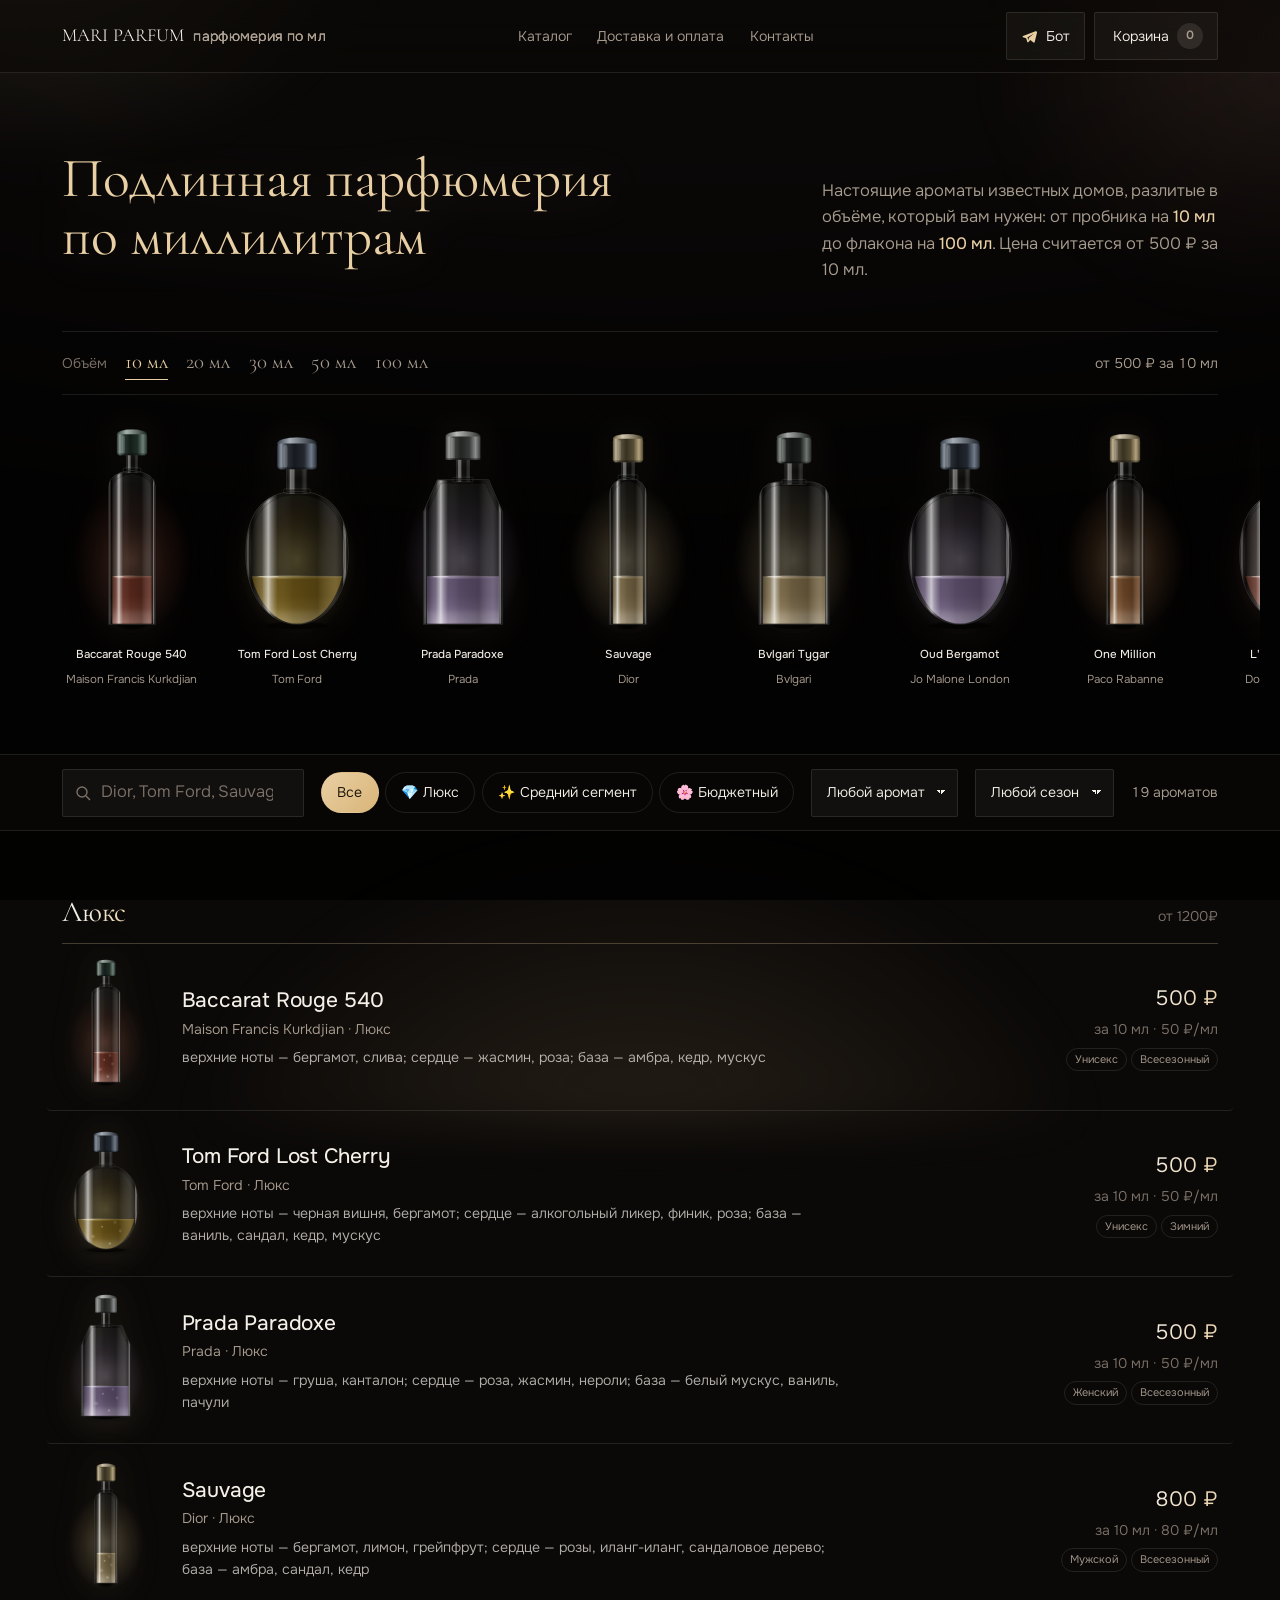
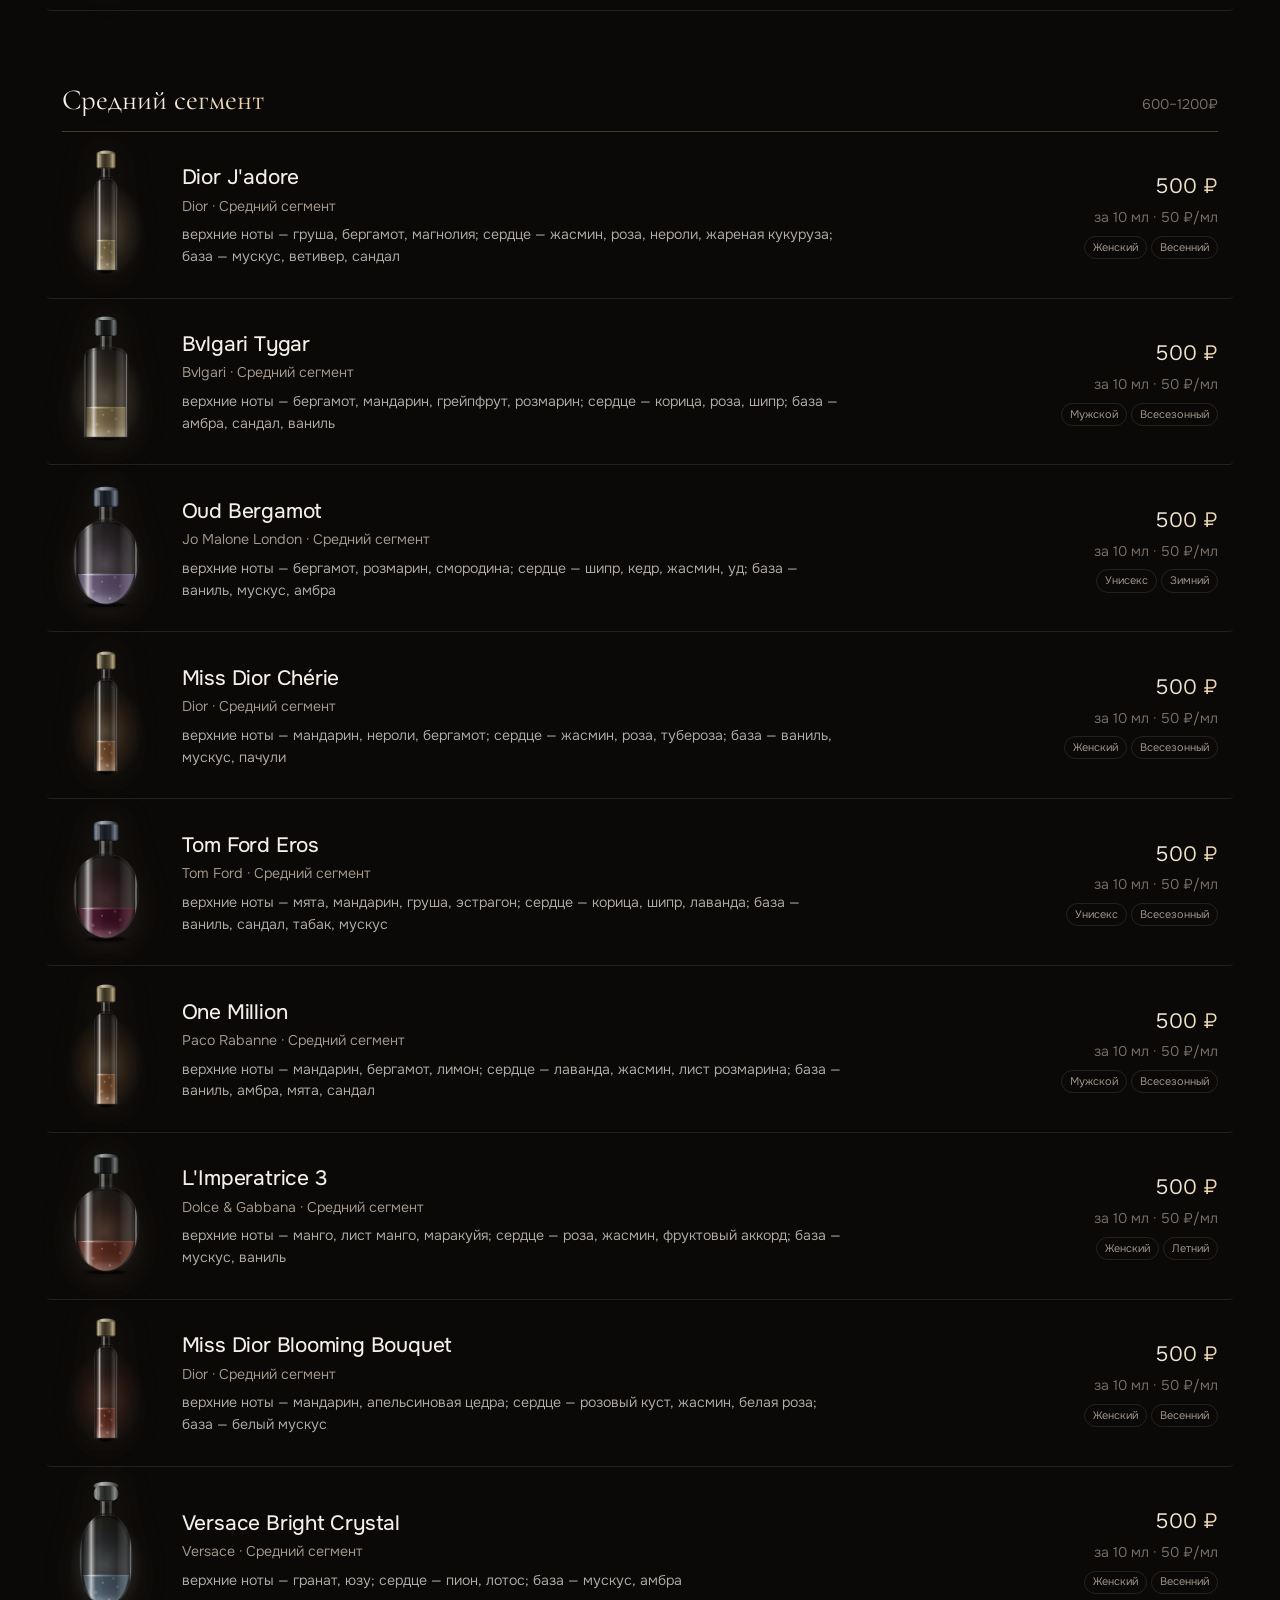
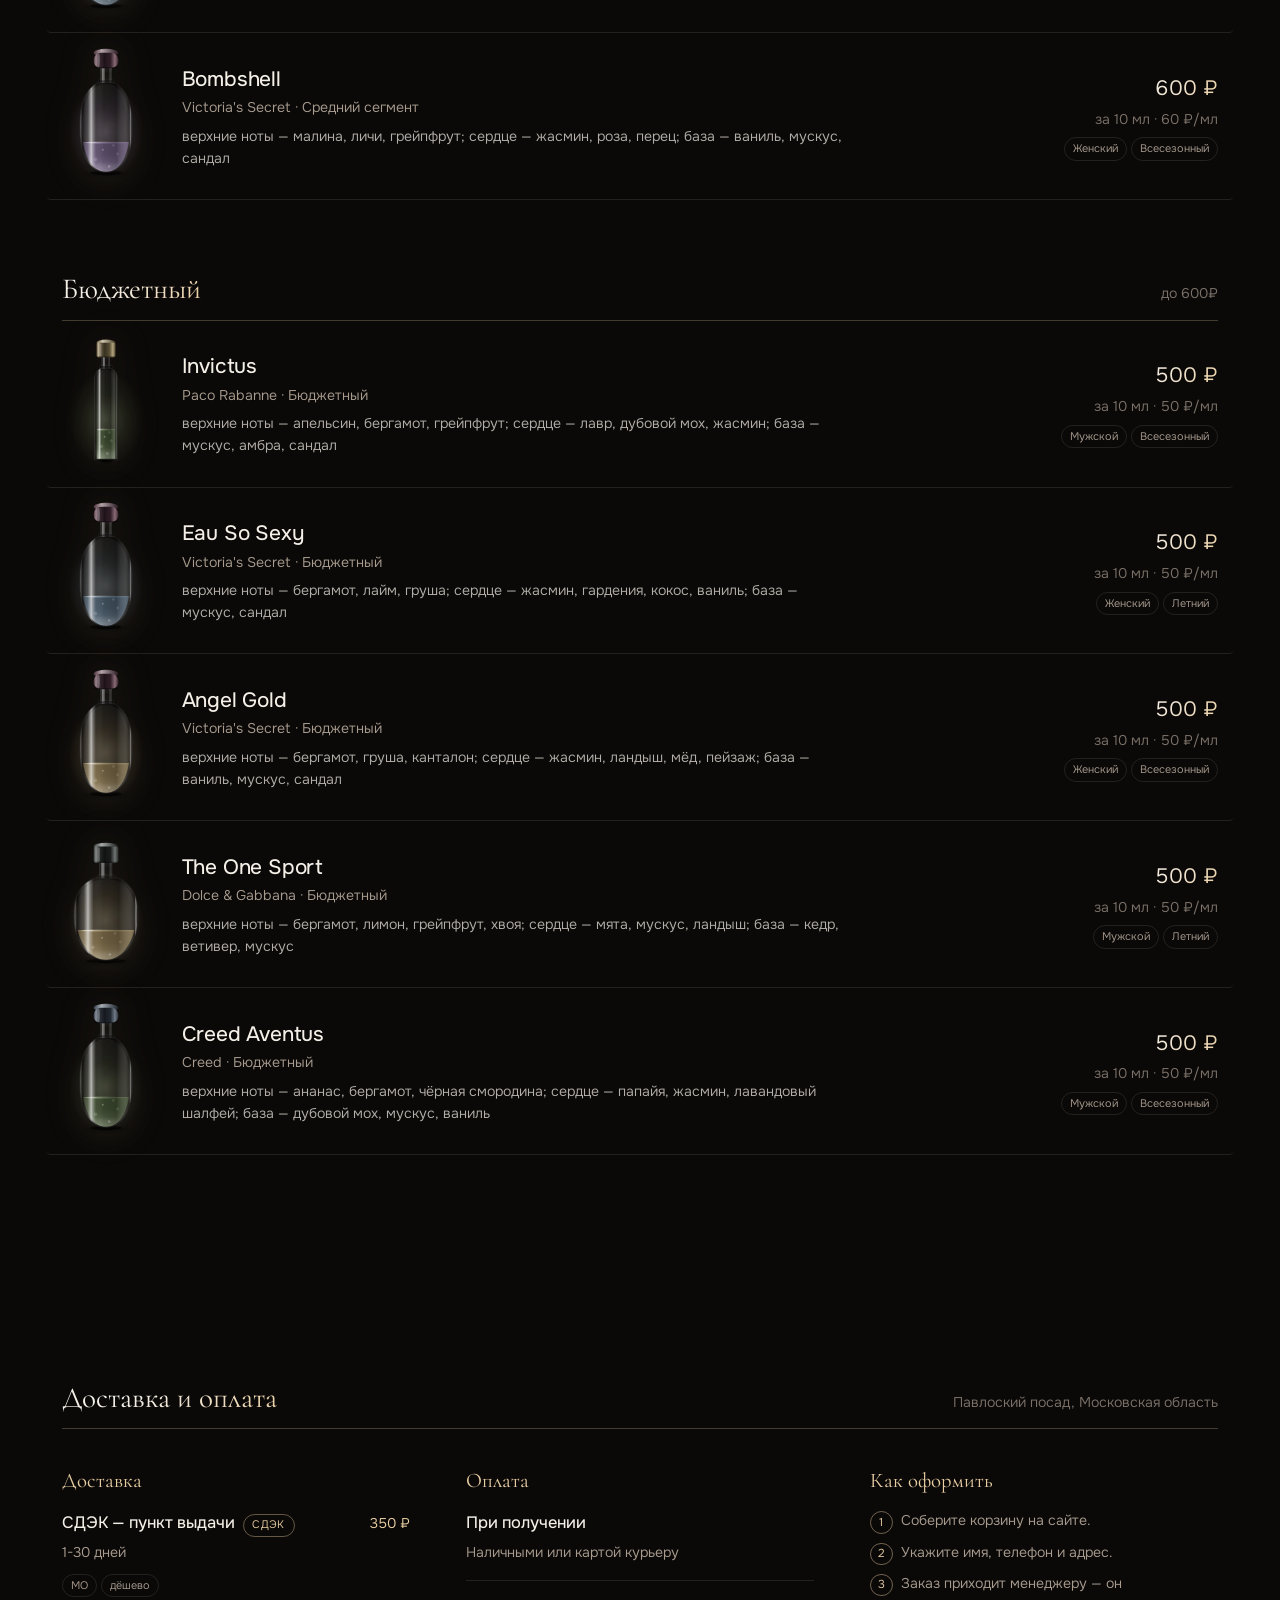
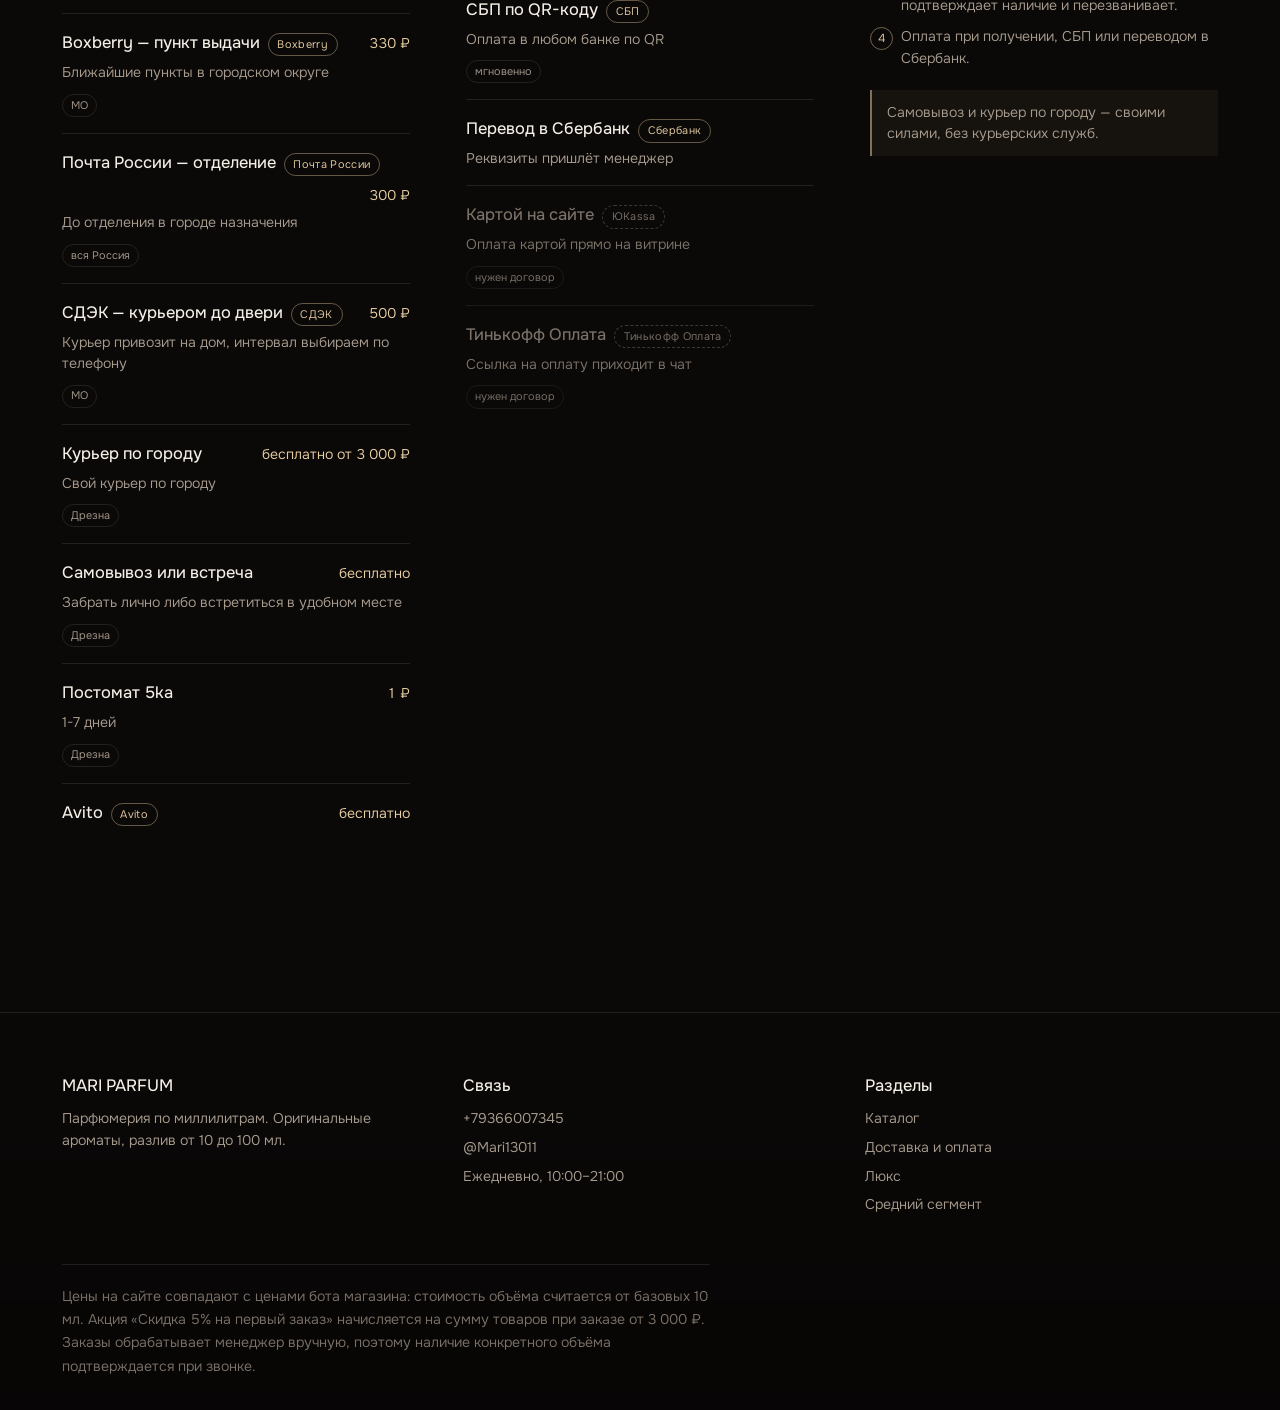
==== commit 799bc357: "Витрина: Кнопка бота на витрине" ====
--- a/index.html
+++ b/index.html
@@ -12,12 +12,12 @@
 <meta property="og:url" content="https://blaise0107.github.io/mari-parfum/">
 <meta property="og:title" content="MARI PARFUM — парфюмерия по миллилитрам">
 <meta property="og:description" content="Ароматы от 500 ₽ за 10 мл. Объём от 10 до 100 мл, доставка СДЭК, Boxberry, Почтой России, своим курьером по Дрезне.">
-<link rel="icon" href="assets/favicon.svg?v=e72e30fe" type="image/svg+xml">
+<link rel="icon" href="assets/favicon.svg?v=68cfd48b" type="image/svg+xml">
 <link rel="preconnect" href="https://fonts.googleapis.com">
 <link rel="preconnect" href="https://fonts.gstatic.com" crossorigin>
 <link rel="stylesheet" href="https://fonts.googleapis.com/css2?family=Cormorant+Garamond:wght@300;400;500;600&family=Onest:wght@300;400;500;600&display=swap">
-<link rel="stylesheet" href="assets/styles.css?v=e72e30fe">
-<link rel="stylesheet" href="assets/flacons.css?v=e72e30fe">
+<link rel="stylesheet" href="assets/styles.css?v=68cfd48b">
+<link rel="stylesheet" href="assets/flacons.css?v=68cfd48b">
 <script type="application/ld+json">
 {
   "@context": "https://schema.org",
@@ -45,12 +45,32 @@
       <a href="#delivery">Доставка и оплата</a>
       <a href="#contacts">Контакты</a>
     </nav>
+    <div class="topbar__actions">
+    <a class="tg-link" data-bot-link href="#" target="_blank" rel="noopener"
+       aria-label="Написать боту в Telegram" title="Бот-консультант в Telegram">
+      <svg class="tg-link__icon" viewBox="0 0 24 24" aria-hidden="true" focusable="false">
+        <path fill="currentColor" d="M21.6 4.2 2.9 11.3c-.9.35-.9 1.6.02 1.9l4.4 1.5 1.7 5.2c.25.75 1.2.9 1.7.28l2.5-2.9 4.6 3.4c.65.5 1.6.13 1.8-.7l3.4-13.9c.2-.85-.7-1.55-1.5-1.1zM9.2 13.6l9.3-5.9-7.5 6.6-.3 3.2-1.5-3.9z"/>
+      </svg>
+      <span class="tg-link__label">Бот</span>
+    </a>
     <button class="cart-button" type="button" data-cart-open aria-label="Открыть корзину">
       Корзина
       <span class="cart-button__count" data-cart-count data-empty="true">0</span>
     </button>
+    </div>
   </div>
 </header>
+
+<!-- Плавающая кнопка: на телефоне шапку не видно без прокрутки, а заказ
+     чаще оформляют именно с телефона. На широком экране она скрыта — там
+     хватает кнопки в шапке. -->
+<a class="tg-float" data-bot-link href="#" target="_blank" rel="noopener"
+   aria-label="Написать боту в Telegram" title="Написать боту в Telegram">
+  <svg class="tg-float__icon" viewBox="0 0 24 24" aria-hidden="true" focusable="false">
+    <path fill="currentColor" d="M21.6 4.2 2.9 11.3c-.9.35-.9 1.6.02 1.9l4.4 1.5 1.7 5.2c.25.75 1.2.9 1.7.28l2.5-2.9 4.6 3.4c.65.5 1.6.13 1.8-.7l3.4-13.9c.2-.85-.7-1.55-1.5-1.1zM9.2 13.6l9.3-5.9-7.5 6.6-.3 3.2-1.5-3.9z"/>
+  </svg>
+  <span class="tg-float__label">Написать боту</span>
+</a>
 
 <main id="main">
 
@@ -292,12 +312,12 @@
 
 <div class="toast-area"></div>
 
-<script src="assets/catalog.js?v=e72e30fe"></script>
-<script src="assets/flacon.js?v=e72e30fe"></script>
-<script src="assets/app.js?v=e72e30fe"></script>
+<script src="assets/catalog.js?v=68cfd48b"></script>
+<script src="assets/flacon.js?v=68cfd48b"></script>
+<script src="assets/app.js?v=68cfd48b"></script>
 <!-- shelf.js подключён ДО home.js: он подменяет MPFlacon.shelf на время
      первого рендера полки. Порядок важен, комментарий не удалять. -->
-<script src="assets/shelf.js?v=e72e30fe"></script>
-<script src="assets/home.js?v=e72e30fe"></script>
+<script src="assets/shelf.js?v=68cfd48b"></script>
+<script src="assets/home.js?v=68cfd48b"></script>
 </body>
 </html>
--- a/assets/styles.css
+++ b/assets/styles.css
@@ -446,6 +446,128 @@
   transform: none;
 }
 
+/* Действия в правом конце шапки: кнопка бота и корзина.
+   Раньше корзина сама прижималась к правому краю отступом auto. Теперь это
+   делает общий блок, а кнопка бота может появиться и исчезнуть, не сдвигая
+   корзину: пустое место внутри блока просто не занимается. */
+.topbar__actions {
+  display: inline-flex;
+  flex: none;
+  align-items: center;
+  gap: 0.55rem;
+  margin-inline-start: auto;
+}
+
+.tg-link {
+  display: inline-flex;
+  flex: none;
+  align-items: center;
+  gap: 0.5rem;
+  min-height: var(--tap);
+  padding: 0.5rem 0.9rem;
+  border: 1px solid var(--glass-line);
+  border-radius: 2px;
+  background: var(--glass);
+  color: var(--text);
+  font-size: var(--step--1);
+  text-decoration: none;
+  white-space: nowrap;
+  transition: border-color 0.25s var(--ease), background-color 0.25s var(--ease),
+    color 0.25s var(--ease);
+}
+
+.tg-link:hover {
+  border-color: color-mix(in srgb, var(--champagne) 50%, transparent);
+  background: color-mix(in srgb, var(--champagne) 8%, transparent);
+  color: var(--champagne);
+}
+
+.tg-link__icon {
+  width: 1.05rem;
+  height: 1.05rem;
+  flex: none;
+  color: var(--champagne);
+}
+
+/* Внутри блока корзина сама себя не прижимает — это делает .topbar__actions */
+.topbar__actions .cart-button {
+  margin-inline-start: 0;
+}
+
+/* Плавающая кнопка — только на телефоне.
+   На телефоне шапка уезжает вверх при первом же прокрутке, а заказ чаще
+   всего оформляют именно с телефона: кнопка должна быть под рукой всегда.
+   На широком экране она скрыта, чтобы не спорить с кнопкой в шапке. */
+.tg-float {
+  position: fixed;
+  right: max(1rem, env(safe-area-inset-right));
+  bottom: max(1rem, env(safe-area-inset-bottom));
+  z-index: 35;
+  display: none;
+  align-items: center;
+  gap: 0.55rem;
+  min-height: 3.25rem;
+  padding: 0.65rem 1.1rem;
+  border: 1px solid color-mix(in srgb, var(--champagne) 34%, transparent);
+  border-radius: 999px;
+  background: color-mix(in srgb, var(--ink) 82%, transparent);
+  backdrop-filter: blur(16px) saturate(1.3);
+  box-shadow: 0 12px 34px rgba(0, 0, 0, 0.45);
+  color: var(--text);
+  font-size: var(--step--1);
+  text-decoration: none;
+  white-space: nowrap;
+  transition: border-color 0.25s var(--ease), transform 0.25s var(--ease);
+}
+
+.tg-float:hover {
+  border-color: color-mix(in srgb, var(--champagne) 62%, transparent);
+  transform: translateY(-2px);
+}
+
+.tg-float__icon {
+  width: 1.2rem;
+  height: 1.2rem;
+  flex: none;
+  color: var(--champagne);
+}
+
+@media (max-width: 860px) {
+  .tg-float {
+    display: inline-flex;
+  }
+}
+
+/* Пока открыта корзина или оформление, плавающая кнопка мешает: она лежит
+   внизу экрана, где у оформления стоит кнопка «Далее». На время диалога
+   кнопка исчезает целиком — так надёжнее, чем спорить с порядком наложения. */
+body.is-locked .tg-float {
+  display: none;
+}
+
+/* На узком экране подпись у кнопки в шапке не помещается — остаётся знак.
+   Подпись у плавающей, наоборот, остаётся: там есть место, и она сразу
+   говорит, куда нажали. */
+@media (max-width: 520px) {
+  .tg-link__label {
+    display: none;
+  }
+
+  .tg-link {
+    padding: 0.5rem 0.75rem;
+  }
+}
+
+@media (max-width: 380px) {
+  .tg-float__label {
+    display: none;
+  }
+
+  .tg-float {
+    padding: 0.75rem;
+  }
+}
+
 .cart-button {
   position: relative;
   display: inline-flex;
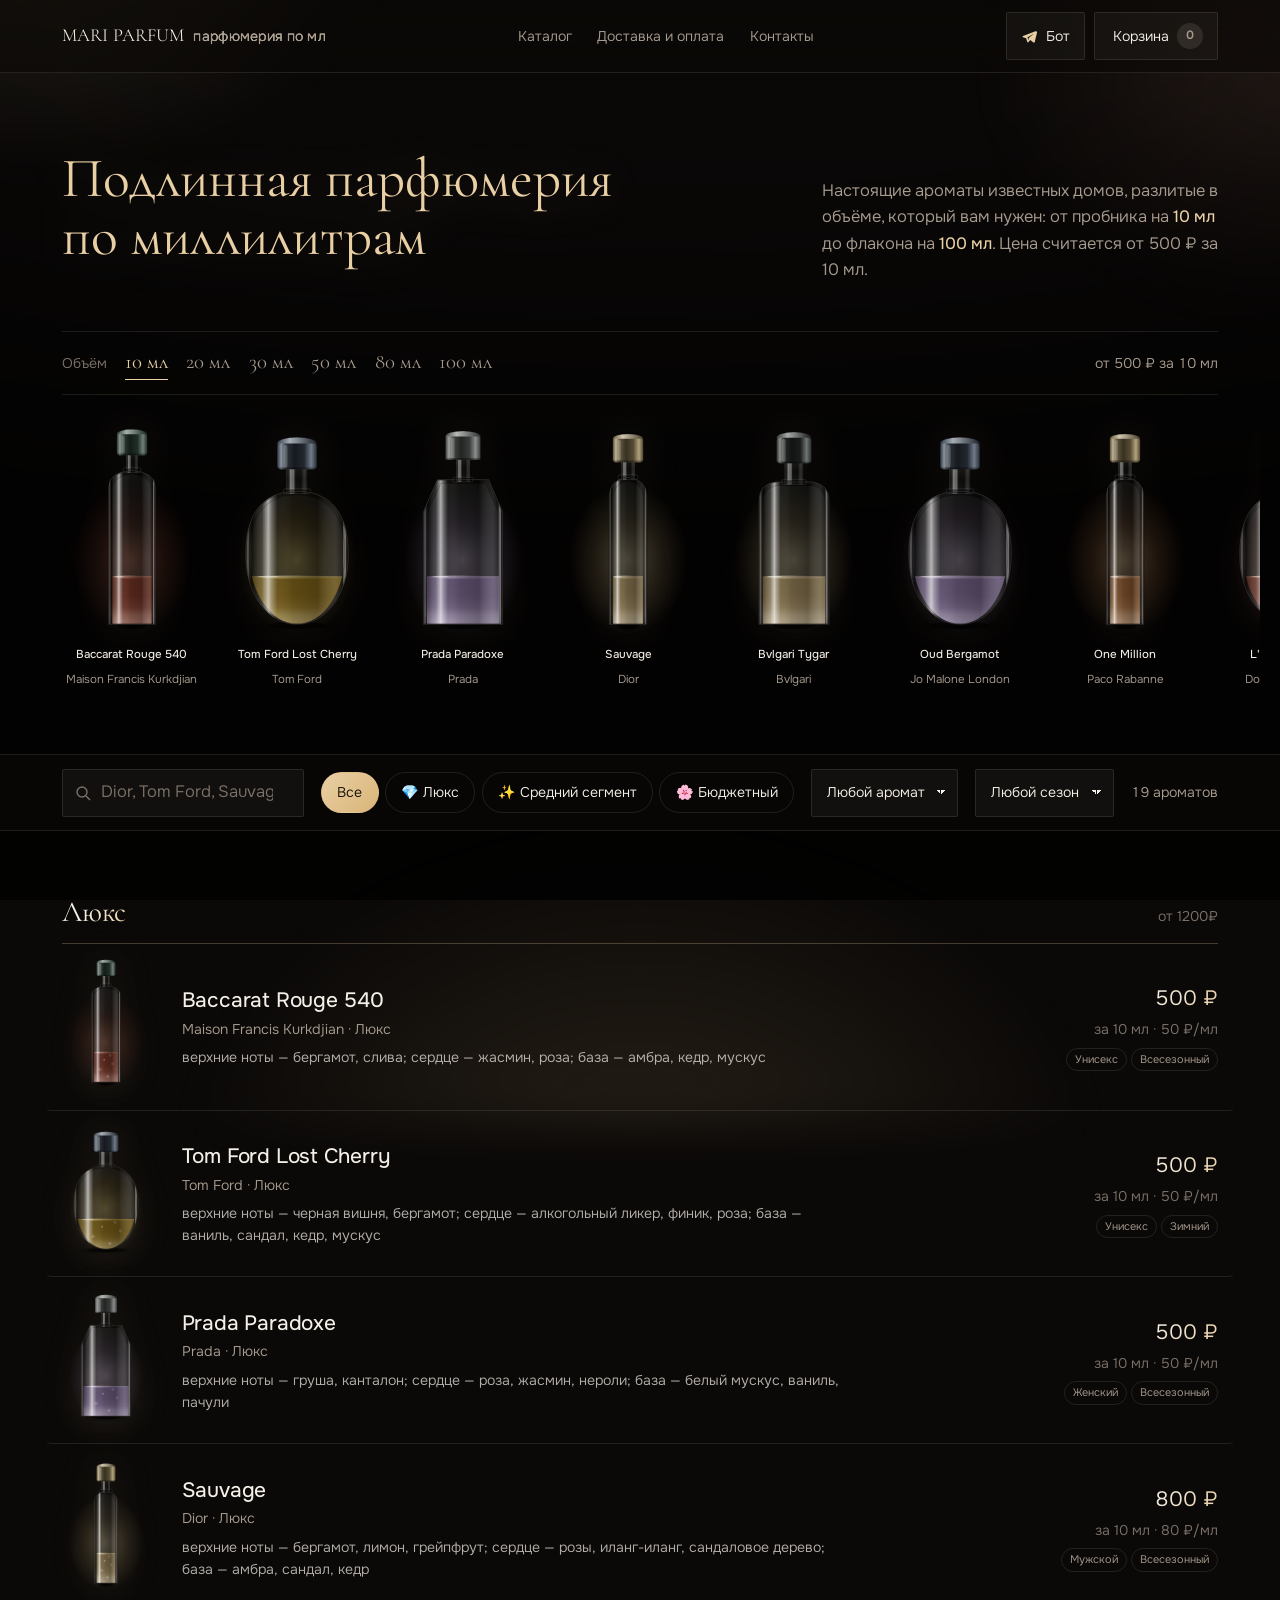
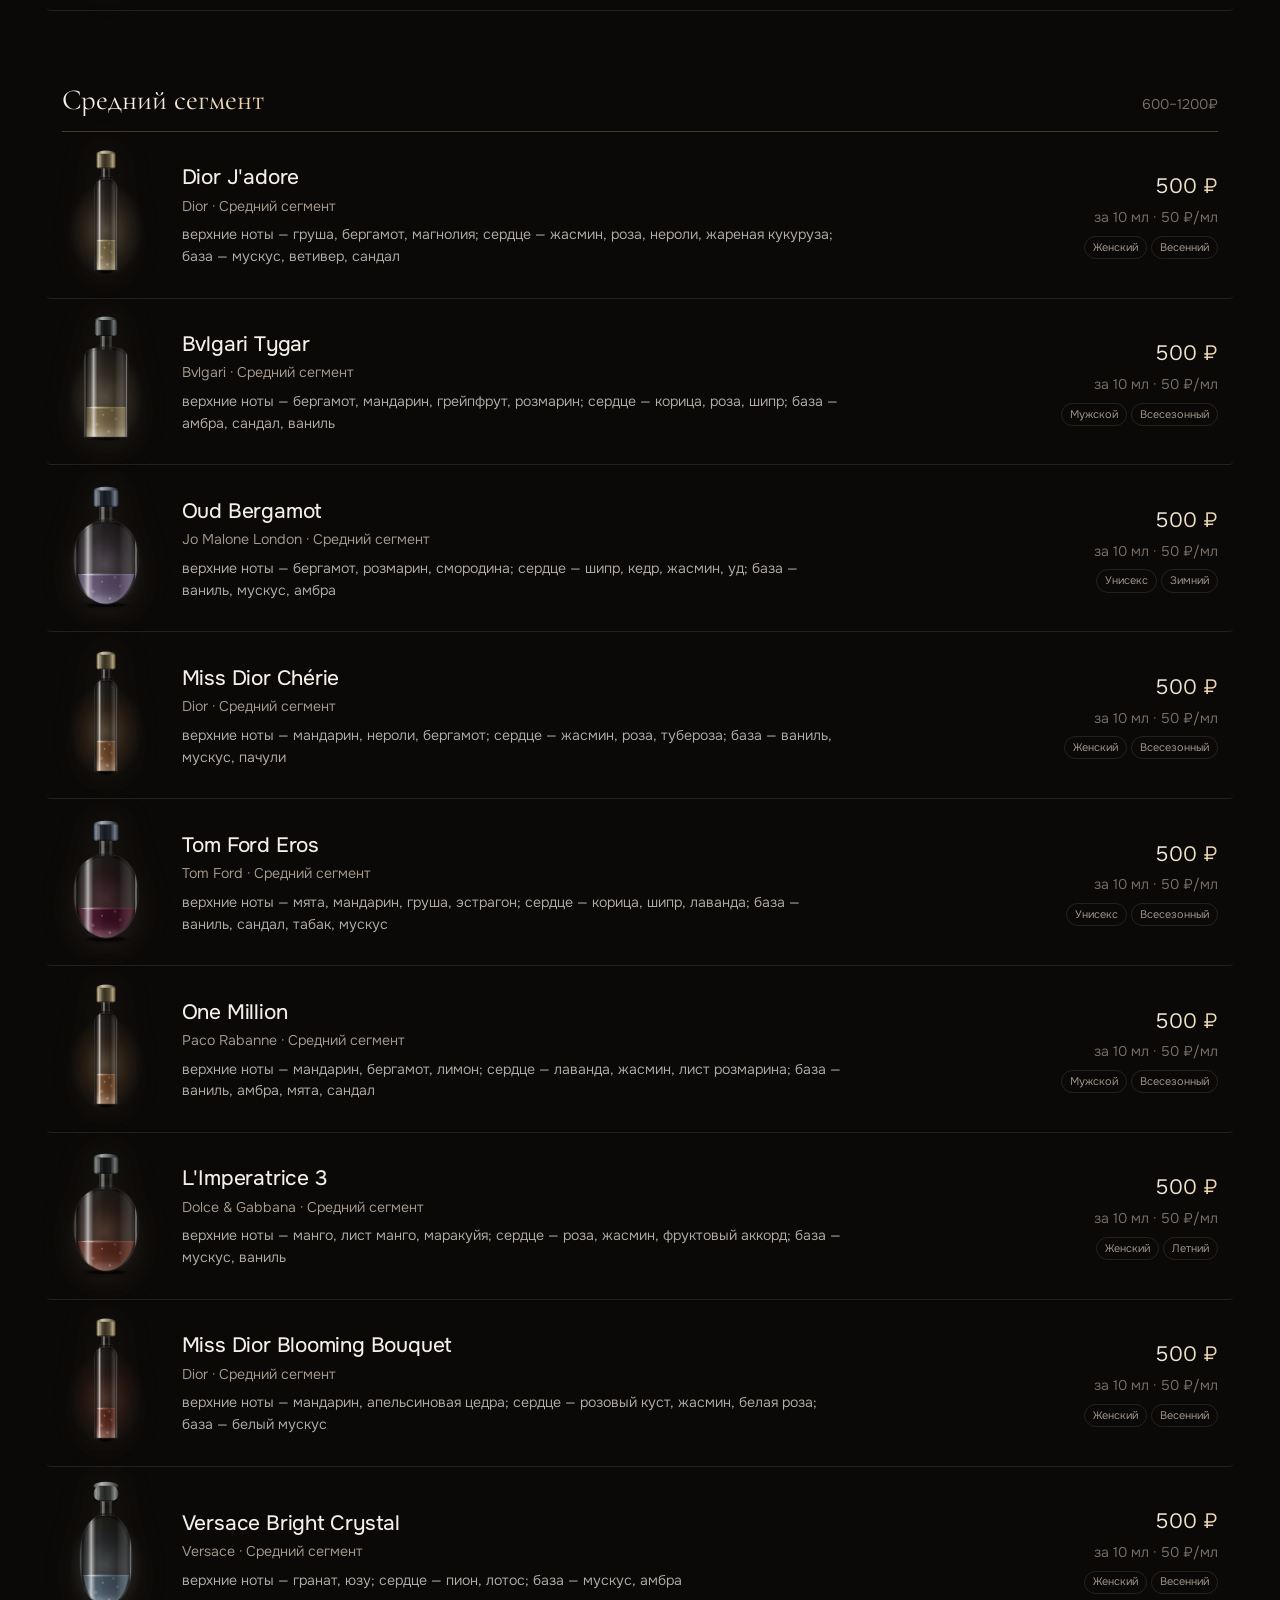
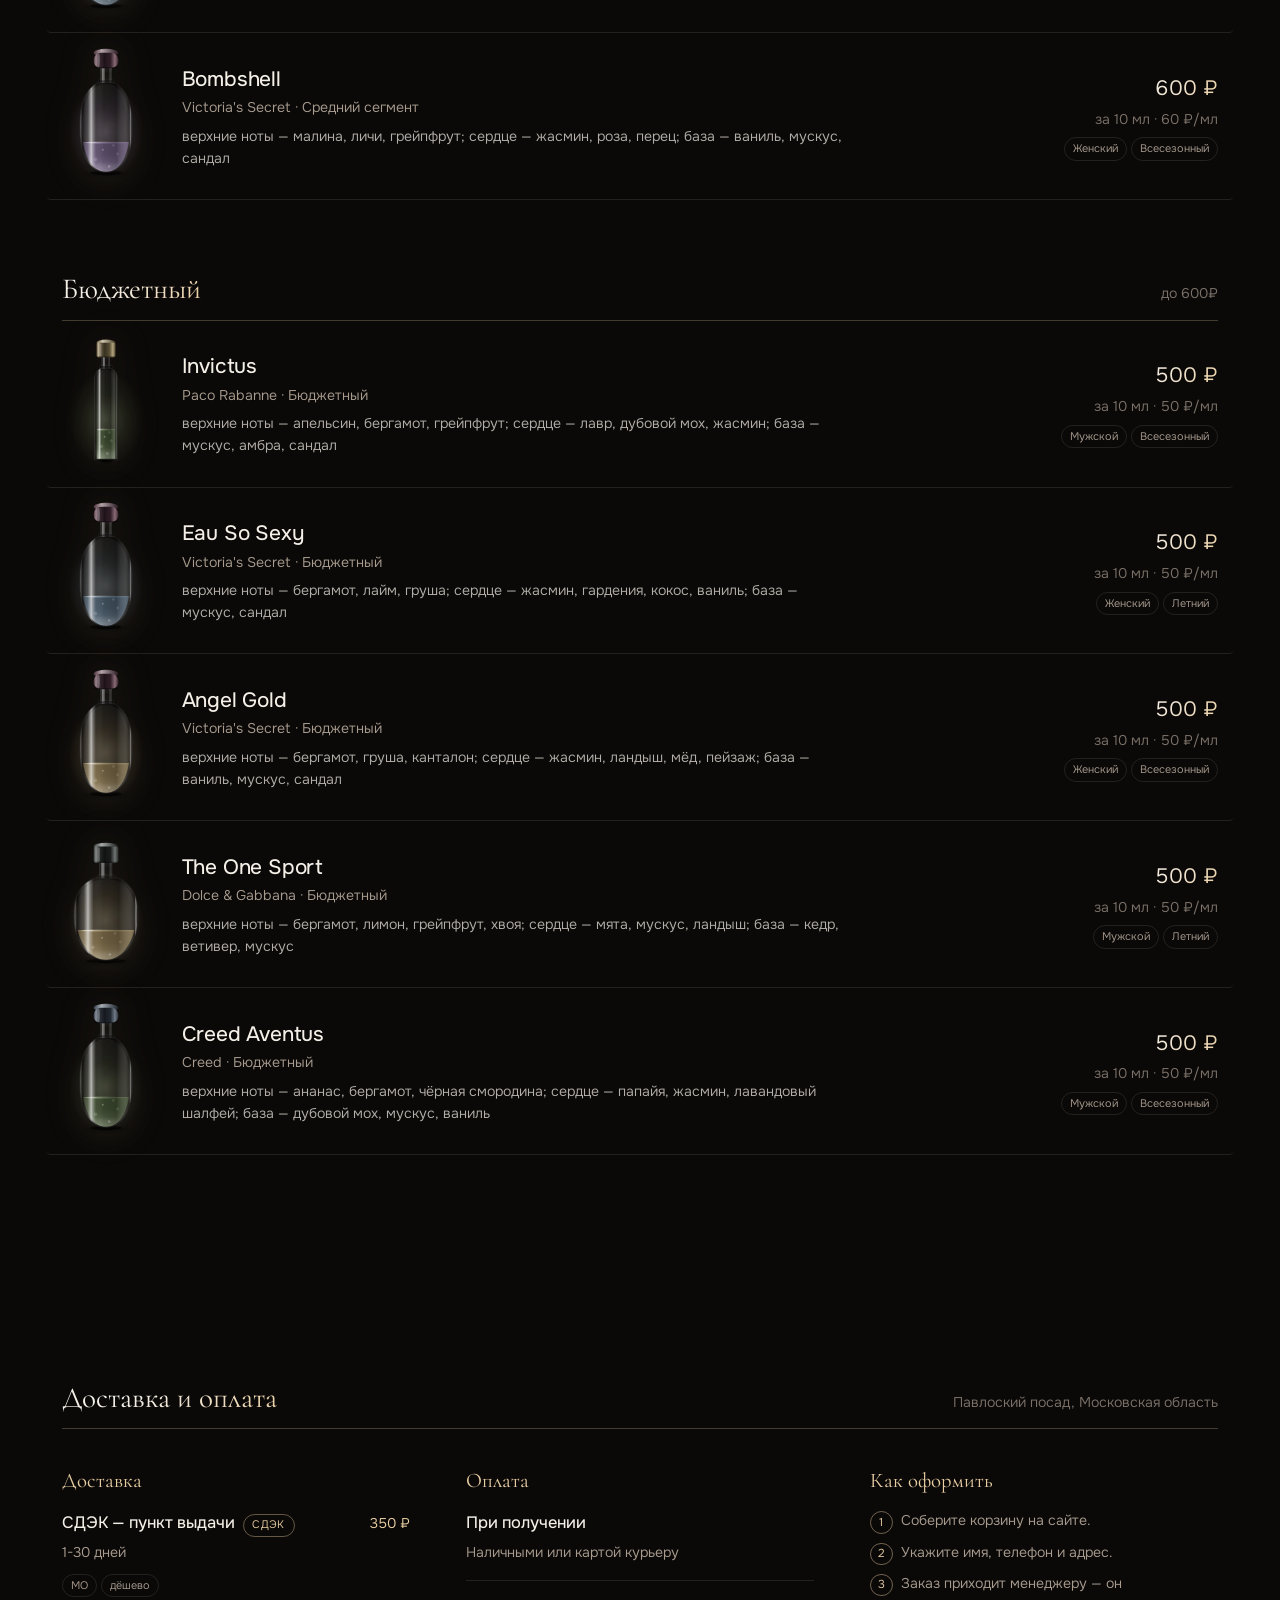
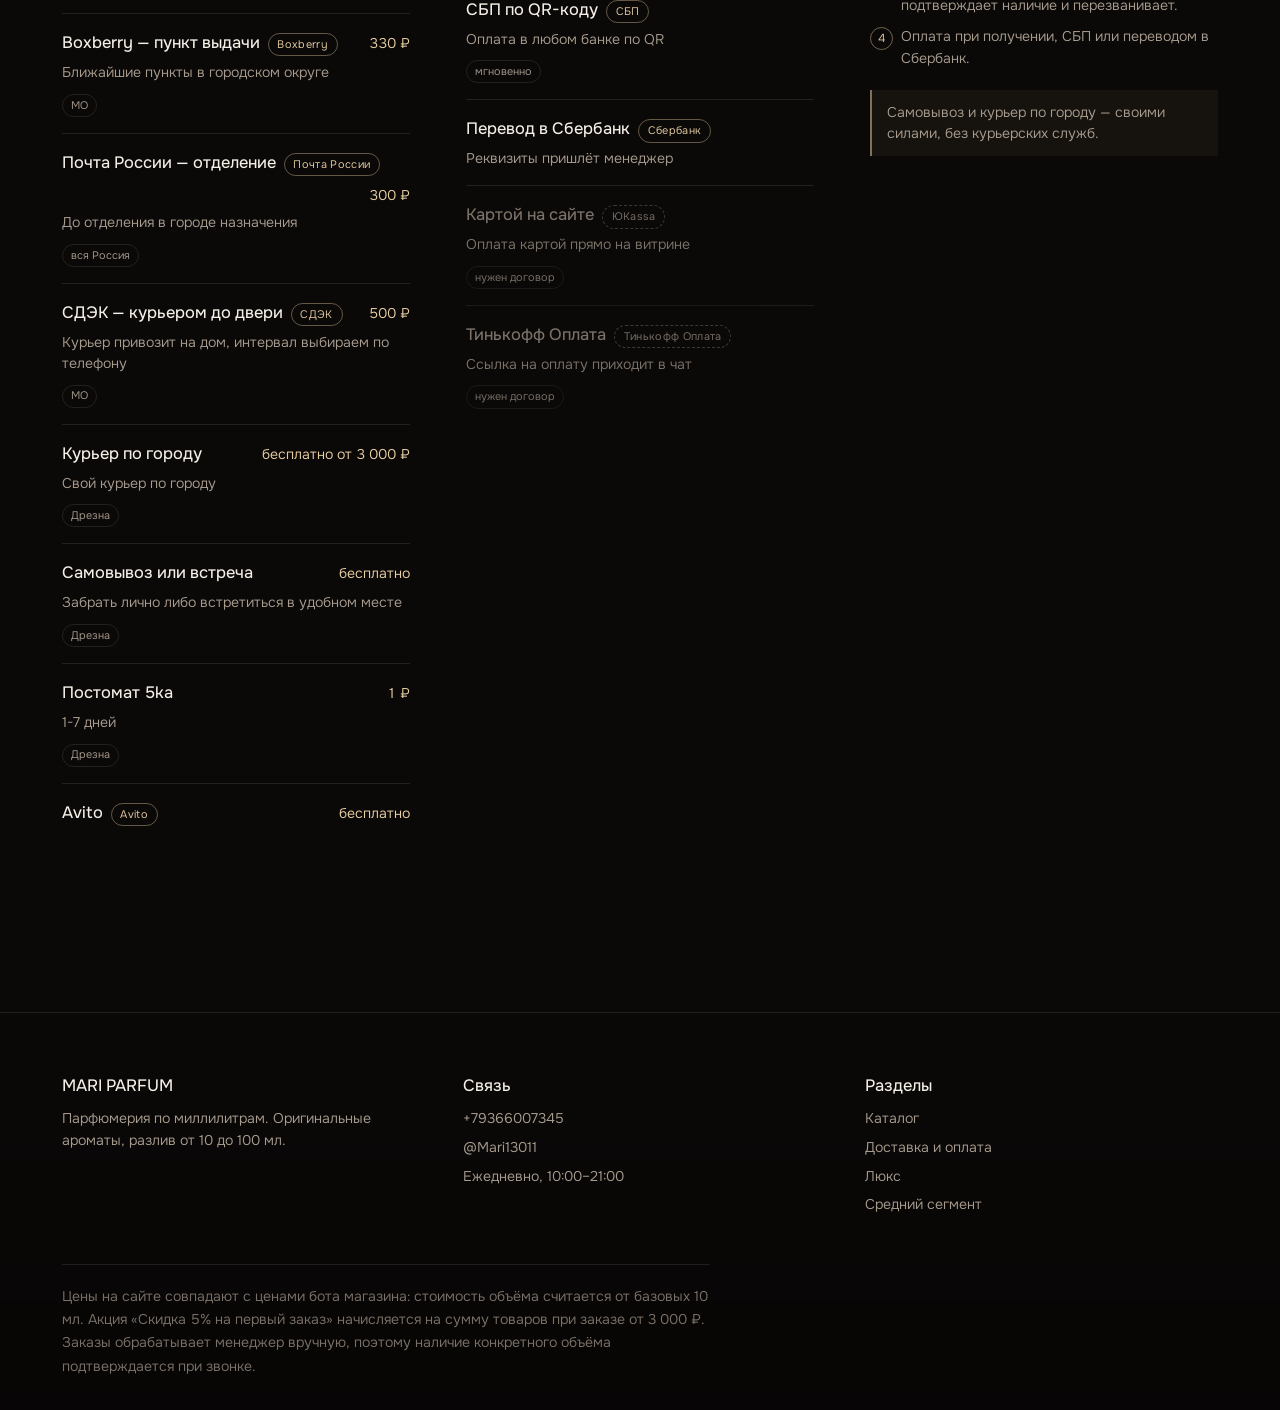
==== commit 3bb6ce34: "Витрина: объём 80 мл и восстановленный эмодзи сегмента «Люкс»" ====
--- a/index.html
+++ b/index.html
@@ -12,12 +12,12 @@
 <meta property="og:url" content="https://blaise0107.github.io/mari-parfum/">
 <meta property="og:title" content="MARI PARFUM — парфюмерия по миллилитрам">
 <meta property="og:description" content="Ароматы от 500 ₽ за 10 мл. Объём от 10 до 100 мл, доставка СДЭК, Boxberry, Почтой России, своим курьером по Дрезне.">
-<link rel="icon" href="assets/favicon.svg?v=68cfd48b" type="image/svg+xml">
+<link rel="icon" href="assets/favicon.svg?v=b2e096c3" type="image/svg+xml">
 <link rel="preconnect" href="https://fonts.googleapis.com">
 <link rel="preconnect" href="https://fonts.gstatic.com" crossorigin>
 <link rel="stylesheet" href="https://fonts.googleapis.com/css2?family=Cormorant+Garamond:wght@300;400;500;600&family=Onest:wght@300;400;500;600&display=swap">
-<link rel="stylesheet" href="assets/styles.css?v=68cfd48b">
-<link rel="stylesheet" href="assets/flacons.css?v=68cfd48b">
+<link rel="stylesheet" href="assets/styles.css?v=b2e096c3">
+<link rel="stylesheet" href="assets/flacons.css?v=b2e096c3">
 <script type="application/ld+json">
 {
   "@context": "https://schema.org",
@@ -312,12 +312,12 @@
 
 <div class="toast-area"></div>
 
-<script src="assets/catalog.js?v=68cfd48b"></script>
-<script src="assets/flacon.js?v=68cfd48b"></script>
-<script src="assets/app.js?v=68cfd48b"></script>
+<script src="assets/catalog.js?v=b2e096c3"></script>
+<script src="assets/flacon.js?v=b2e096c3"></script>
+<script src="assets/app.js?v=b2e096c3"></script>
 <!-- shelf.js подключён ДО home.js: он подменяет MPFlacon.shelf на время
      первого рендера полки. Порядок важен, комментарий не удалять. -->
-<script src="assets/shelf.js?v=68cfd48b"></script>
-<script src="assets/home.js?v=68cfd48b"></script>
+<script src="assets/shelf.js?v=b2e096c3"></script>
+<script src="assets/home.js?v=b2e096c3"></script>
 </body>
 </html>
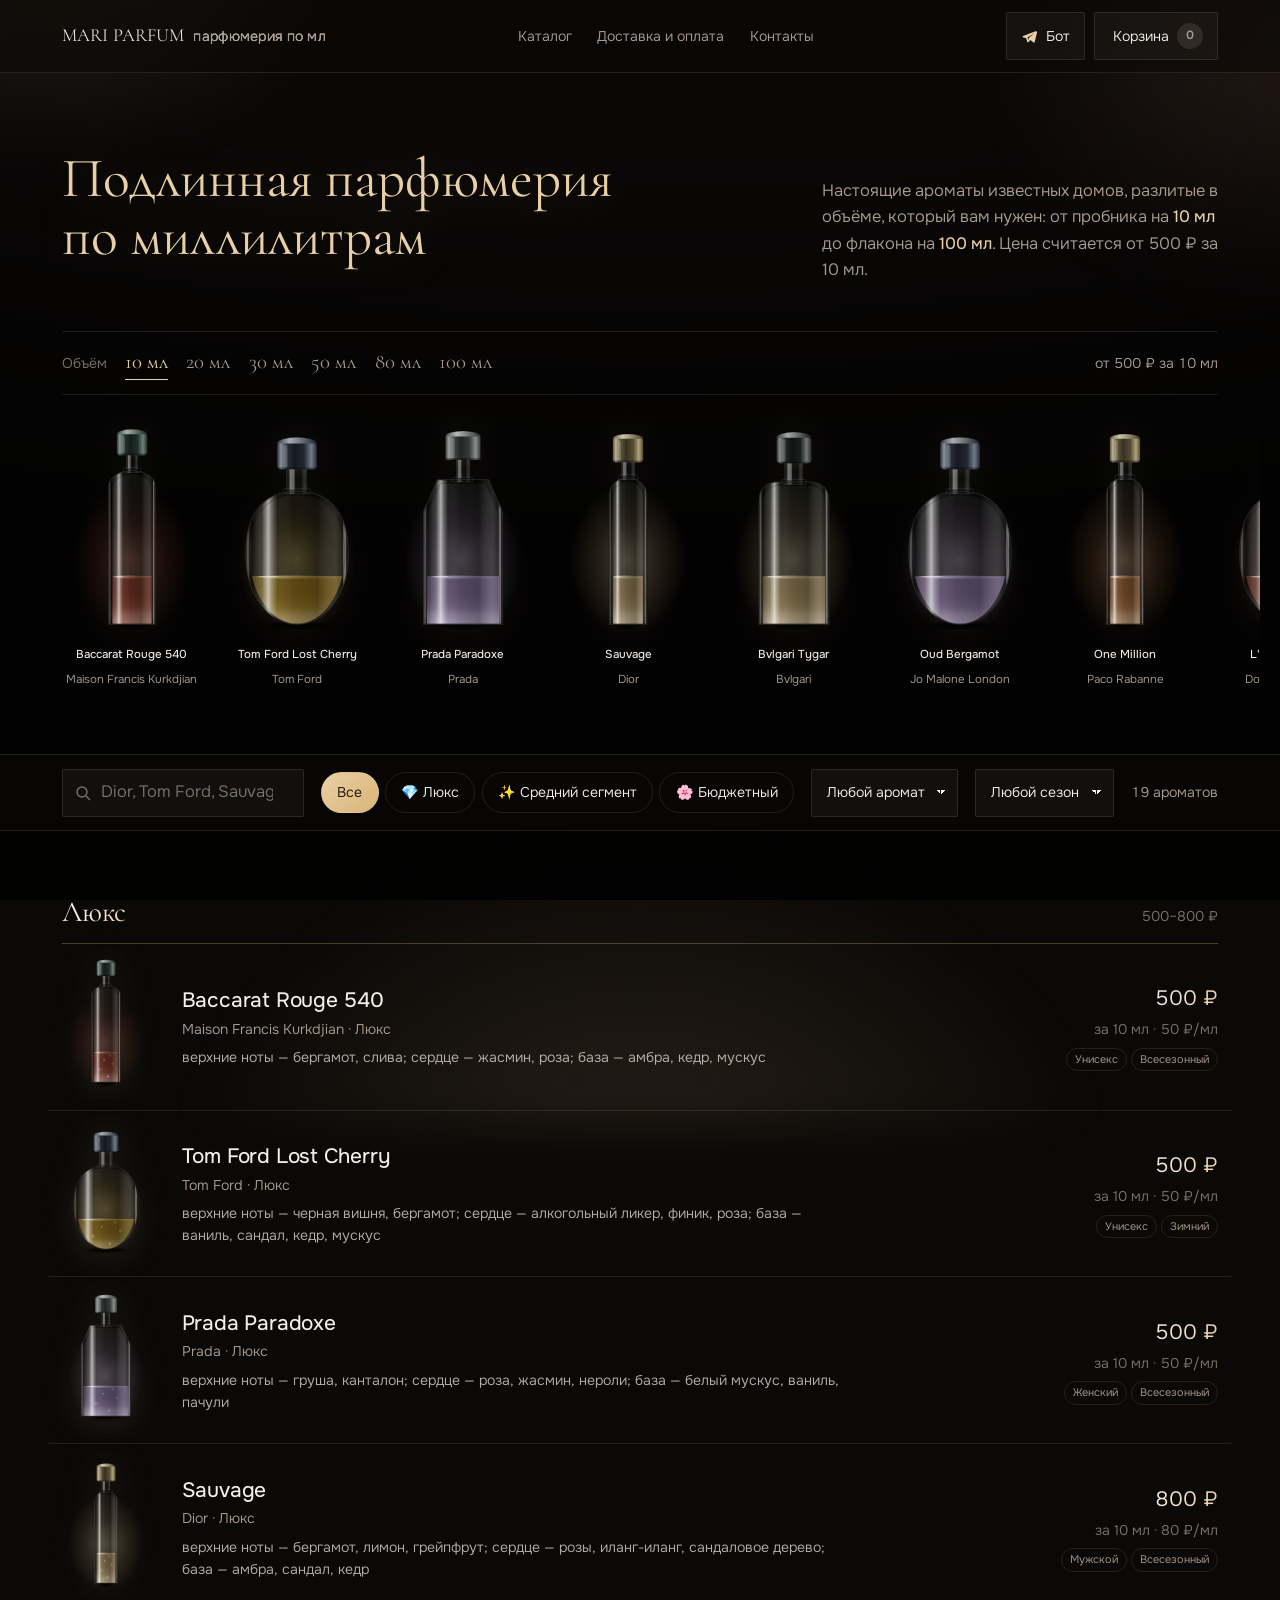
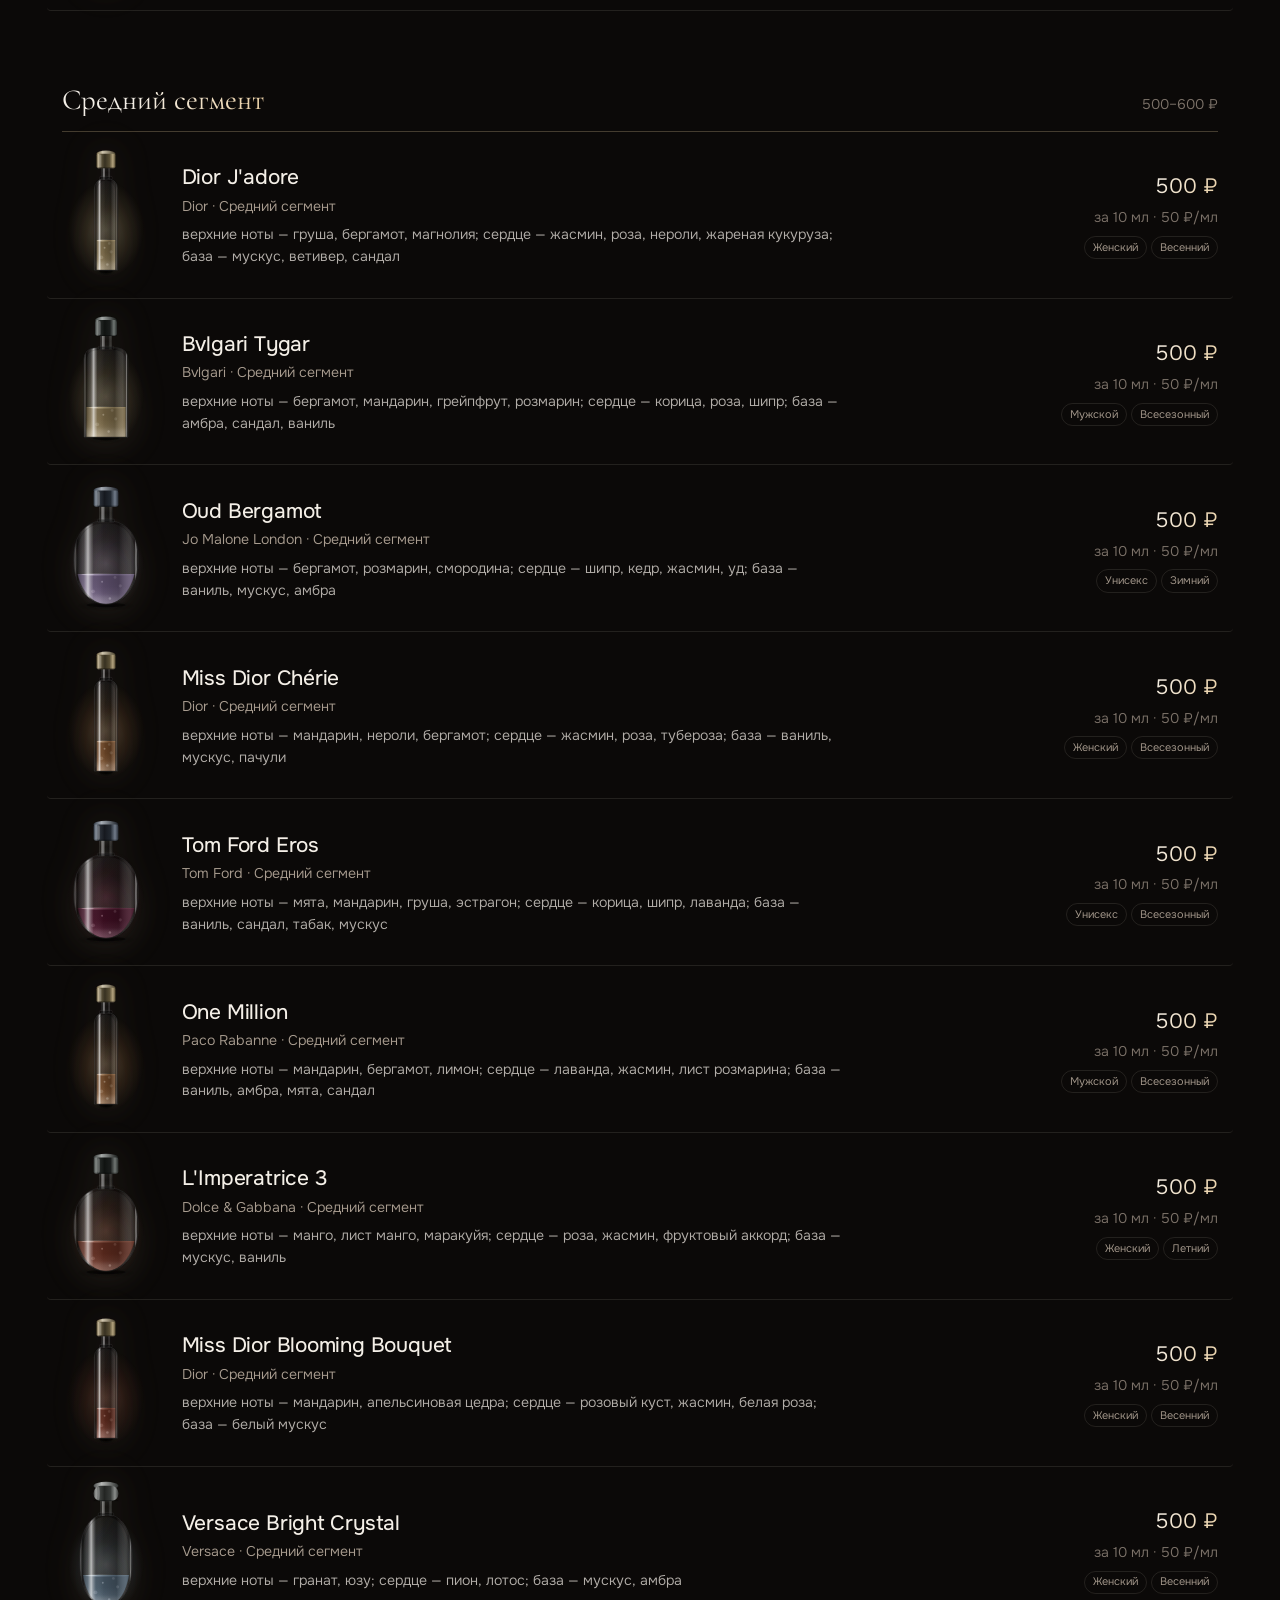
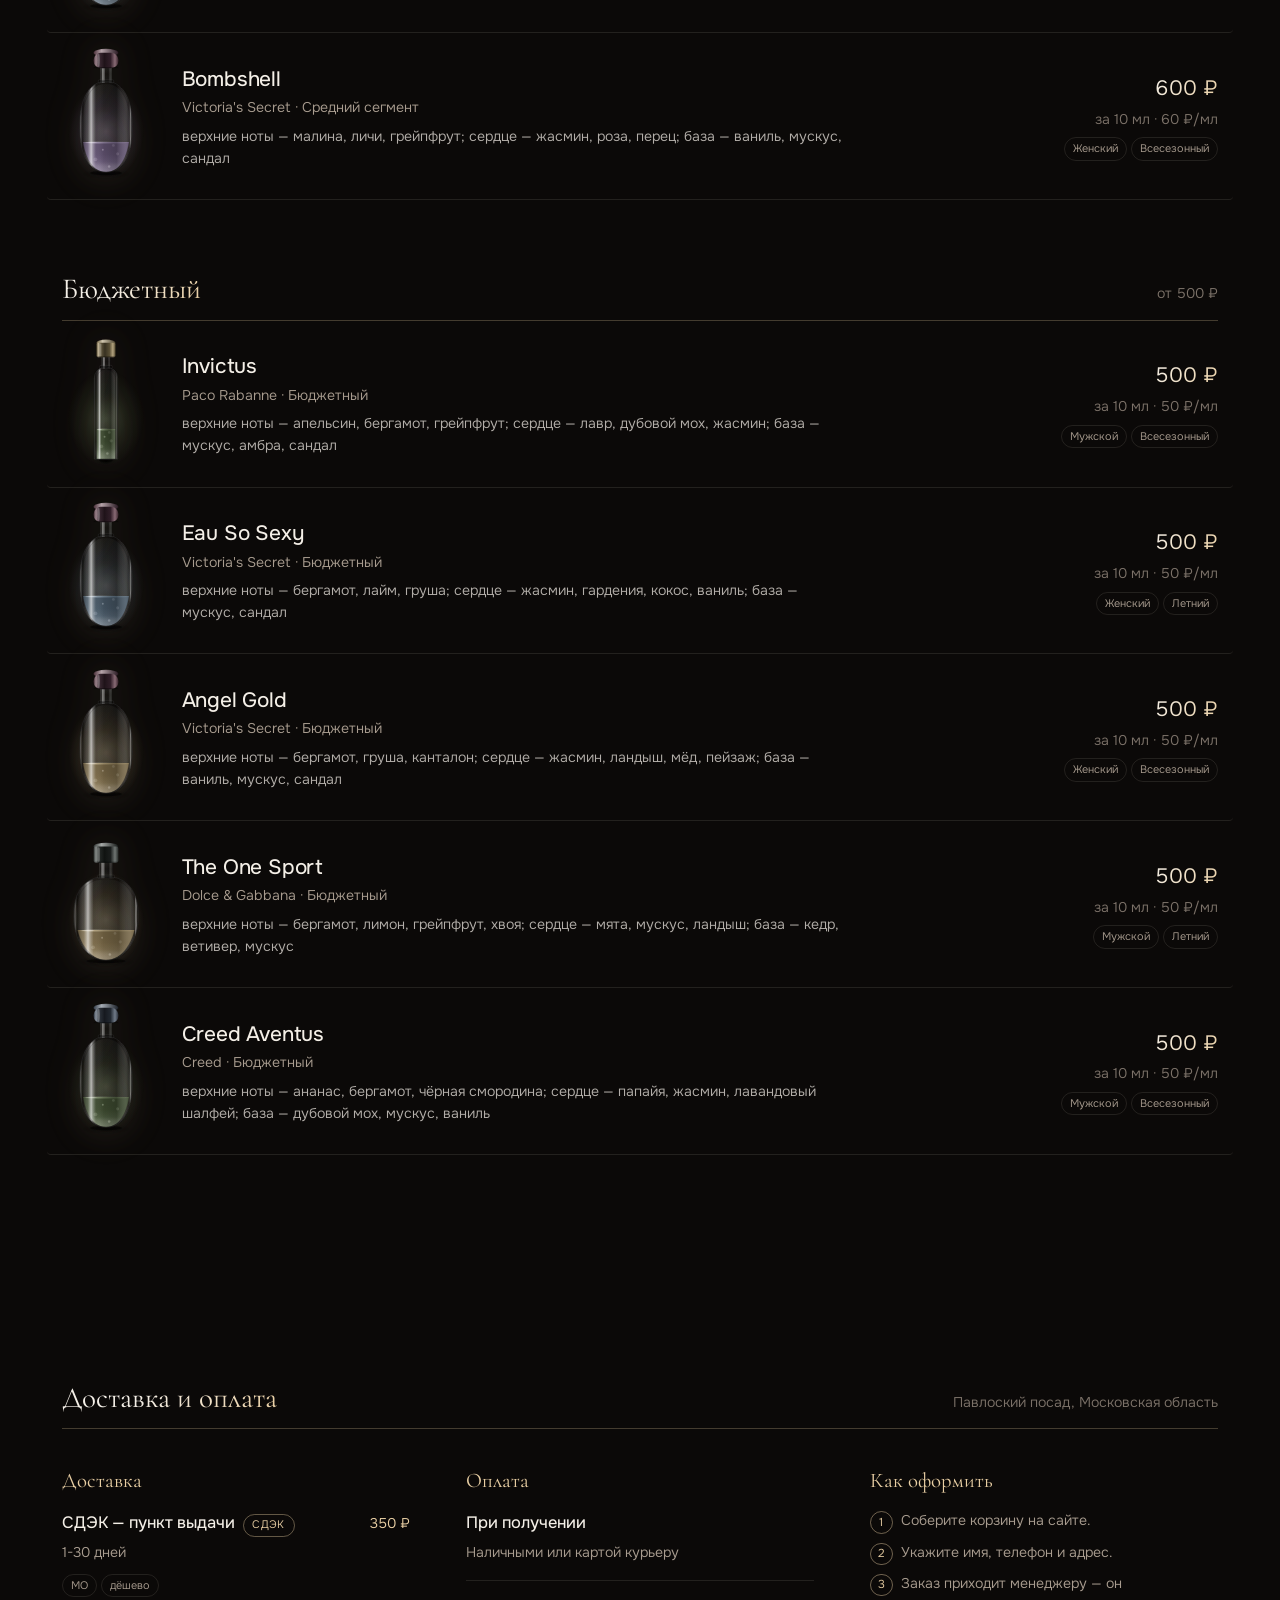
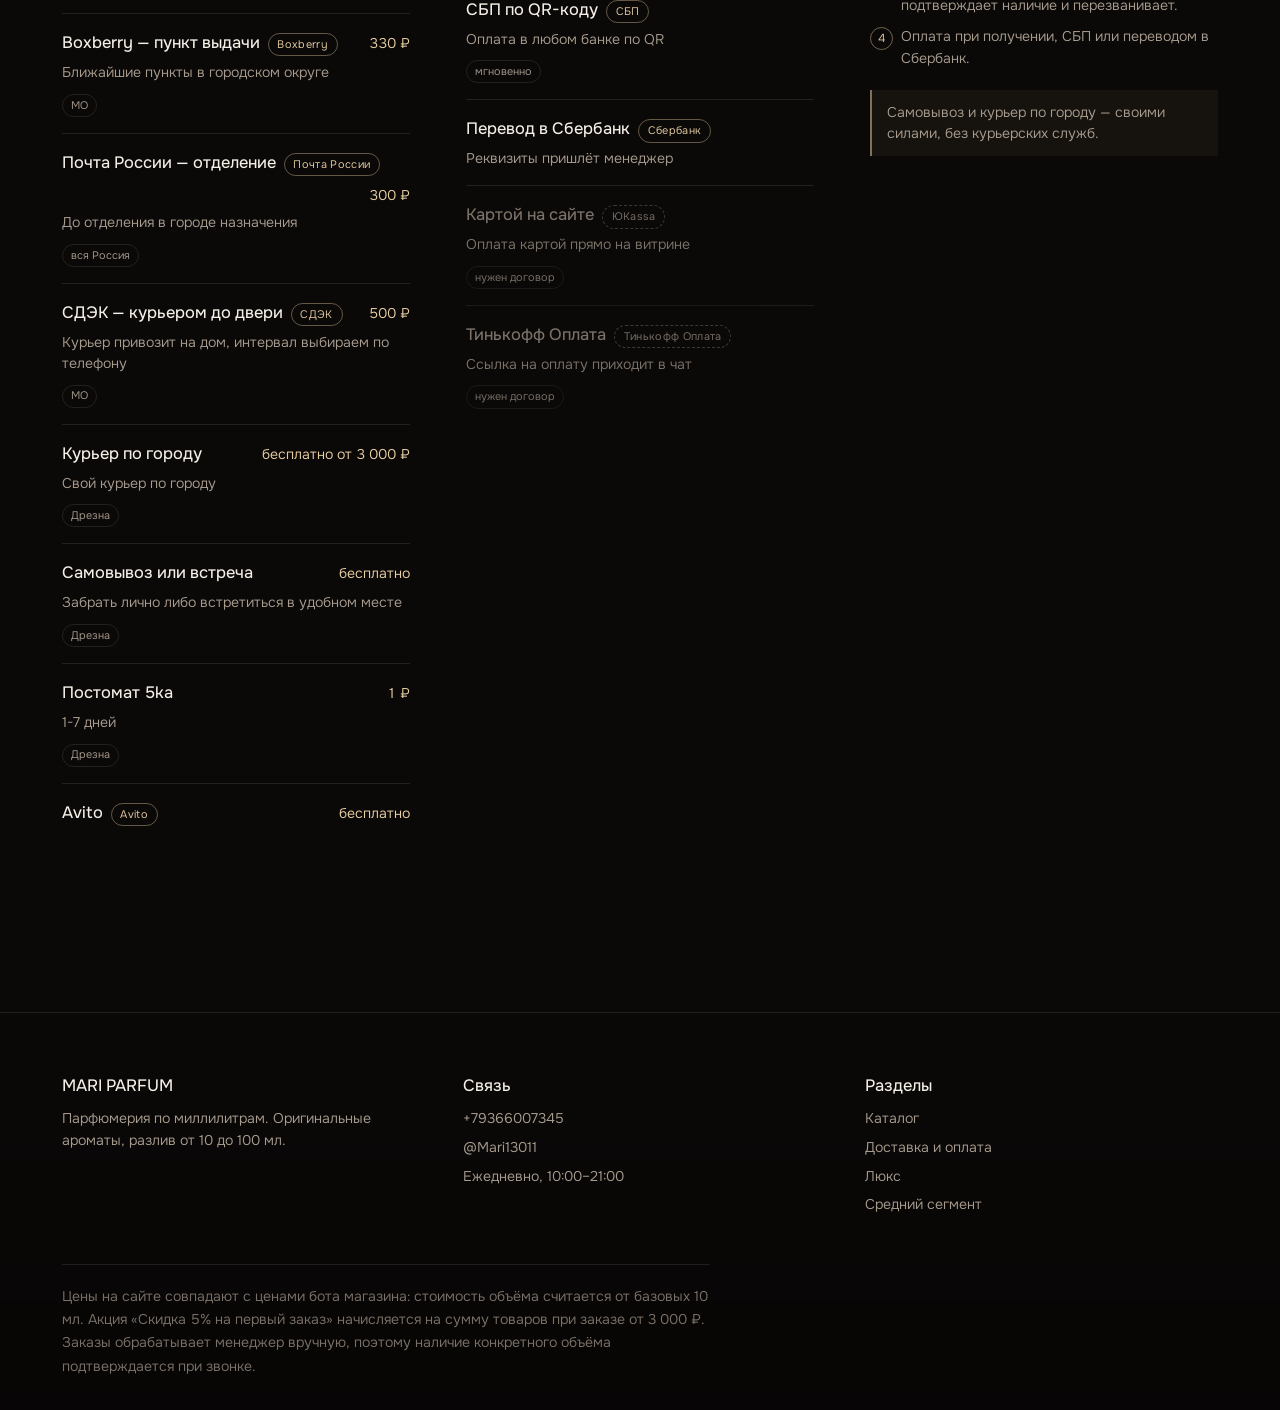
==== commit e055f255: "Витрина: Проверки после ревью: цена доставки, диапазоны, город" ====
--- a/index.html
+++ b/index.html
@@ -4,30 +4,41 @@
 <meta charset="utf-8">
 <meta name="viewport" content="width=device-width, initial-scale=1">
 <title>MARI PARFUM — парфюмерия по миллилитрам</title>
-<meta name="description" content="MARI PARFUM — ароматы Dior, Tom Ford, Creed, Prada и других домов от 500 ₽ за 10 мл. Любой объём от 10 до 100 мл, доставка СДЭК, Boxberry, Почтой России и своим курьером по Дрезне.">
+<meta name="description" content="MARI PARFUM — парфюмерия по миллилитрам: Maison Francis Kurkdjian, Tom Ford, Prada и другие дома. От 500 ₽ за 10 мл, объём от 10 до 100 мл. Город: Павлоский посад, Московская область.">
 <meta name="theme-color" content="#0b0908">
 <meta name="color-scheme" content="dark">
 <link rel="canonical" href="https://blaise0107.github.io/mari-parfum/">
 <meta property="og:type" content="website">
 <meta property="og:url" content="https://blaise0107.github.io/mari-parfum/">
 <meta property="og:title" content="MARI PARFUM — парфюмерия по миллилитрам">
-<meta property="og:description" content="Ароматы от 500 ₽ за 10 мл. Объём от 10 до 100 мл, доставка СДЭК, Boxberry, Почтой России, своим курьером по Дрезне.">
-<link rel="icon" href="assets/favicon.svg?v=b2e096c3" type="image/svg+xml">
+<meta property="og:description" content="От 500 ₽ за 10 мл. Объём от 10 до 100 мл. 8 способов доставки, 3 способа оплаты. Город: Павлоский посад, Московская область.">
+<link rel="icon" href="assets/favicon.svg?v=244ab3fb" type="image/svg+xml">
 <link rel="preconnect" href="https://fonts.googleapis.com">
 <link rel="preconnect" href="https://fonts.gstatic.com" crossorigin>
 <link rel="stylesheet" href="https://fonts.googleapis.com/css2?family=Cormorant+Garamond:wght@300;400;500;600&family=Onest:wght@300;400;500;600&display=swap">
-<link rel="stylesheet" href="assets/styles.css?v=b2e096c3">
-<link rel="stylesheet" href="assets/flacons.css?v=b2e096c3">
+<link rel="stylesheet" href="assets/styles.css?v=244ab3fb">
+<link rel="stylesheet" href="assets/flacons.css?v=244ab3fb">
 <script type="application/ld+json">
 {
   "@context": "https://schema.org",
   "@type": "Store",
   "name": "MARI PARFUM",
   "description": "Парфюмерия по миллилитрам: оригинальные ароматы от 10 до 100 мл",
-  "priceRange": "500–8000 ₽",
-  "areaServed": { "@type": "City", "name": "Дрезна" },
-  "address": { "@type": "PostalAddress", "addressLocality": "Дрезна", "addressRegion": "Московская область", "addressCountry": "RU" },
-  "telephone": "+79366007345"
+  "priceRange": "500–800 ₽",
+  "url": "https://blaise0107.github.io/mari-parfum",
+  "areaServed": {
+    "@type": "City",
+    "name": "Павлоский посад"
+  },
+  "address": {
+    "@type": "PostalAddress",
+    "addressLocality": "Павлоский посад",
+    "addressRegion": "Московская область",
+    "addressCountry": "RU"
+  },
+  "telephone": "+79366007345",
+  "currenciesAccepted": "RUB",
+  "paymentAccepted": "При получении, СБП по QR-коду, Перевод в Сбербанк"
 }
 </script>
 </head>
@@ -46,7 +57,7 @@
       <a href="#contacts">Контакты</a>
     </nav>
     <div class="topbar__actions">
-    <a class="tg-link" data-bot-link href="#" target="_blank" rel="noopener"
+    <a class="tg-link" data-bot-link href="https://t.me/Authentification_RZE_bot" target="_blank" rel="noopener"
        aria-label="Написать боту в Telegram" title="Бот-консультант в Telegram">
       <svg class="tg-link__icon" viewBox="0 0 24 24" aria-hidden="true" focusable="false">
         <path fill="currentColor" d="M21.6 4.2 2.9 11.3c-.9.35-.9 1.6.02 1.9l4.4 1.5 1.7 5.2c.25.75 1.2.9 1.7.28l2.5-2.9 4.6 3.4c.65.5 1.6.13 1.8-.7l3.4-13.9c.2-.85-.7-1.55-1.5-1.1zM9.2 13.6l9.3-5.9-7.5 6.6-.3 3.2-1.5-3.9z"/>
@@ -61,10 +72,27 @@
   </div>
 </header>
 
+<!-- Каталог, полка, доставка и контакты рисует скрипт. Без JavaScript
+     посетитель увидел бы пустую страницу, поэтому прямо в разметке лежат
+     телефон и ссылка на Telegram. Содержимое блока подставляет
+     tools/build-data.mjs из settings.json — руками здесь ничего писать не
+     нужно. -->
+<noscript>
+  <div class="noscript">
+    <p class="noscript__title">Каталог и корзина работают на JavaScript</p>
+    <p>Включите JavaScript — витрина покажет все 19 ароматов, цены и способы доставки. А пока можно связаться напрямую:</p>
+    <ul class="noscript__list">
+      <li>Телефон: <a href="tel:+79366007345">+7 936 600-73-45</a></li>
+      <li>Бот в Telegram: <a href="https://t.me/Authentification_RZE_bot" target="_blank" rel="noopener">@Authentification_RZE_bot</a></li>
+      <li>Менеджер: <a href="https://t.me/Mari13011" target="_blank" rel="noopener">@Mari13011</a></li>
+    </ul>
+  </div>
+</noscript>
+
 <!-- Плавающая кнопка: на телефоне шапку не видно без прокрутки, а заказ
      чаще оформляют именно с телефона. На широком экране она скрыта — там
      хватает кнопки в шапке. -->
-<a class="tg-float" data-bot-link href="#" target="_blank" rel="noopener"
+<a class="tg-float" data-bot-link href="https://t.me/Authentification_RZE_bot" target="_blank" rel="noopener"
    aria-label="Написать боту в Telegram" title="Написать боту в Telegram">
   <svg class="tg-float__icon" viewBox="0 0 24 24" aria-hidden="true" focusable="false">
     <path fill="currentColor" d="M21.6 4.2 2.9 11.3c-.9.35-.9 1.6.02 1.9l4.4 1.5 1.7 5.2c.25.75 1.2.9 1.7.28l2.5-2.9 4.6 3.4c.65.5 1.6.13 1.8-.7l3.4-13.9c.2-.85-.7-1.55-1.5-1.1zM9.2 13.6l9.3-5.9-7.5 6.6-.3 3.2-1.5-3.9z"/>
@@ -84,7 +112,7 @@
           от пробника на <b>10 мл</b> до флакона на <b>100 мл</b>. Цена считается от 500 ₽ за 10 мл.
         </p>
       </div>
-      <div class="shelf__track" id="shelf" aria-label="Ароматы в наличии"></div>
+      <div class="shelf__track" id="shelf" role="list" aria-label="Ароматы в наличии"></div>
     </div>
   </section>
 
@@ -183,12 +211,7 @@
         </ul>
       </div>
     </div>
-    <p class="footer__legal">
-      Цены на сайте совпадают с ценами бота магазина: стоимость объёма считается
-      от базовых 10 мл. Акция «Скидка 5% на первый заказ» начисляется на сумму товаров
-      при заказе от 3 000 ₽. Заказы обрабатывает менеджер вручную, поэтому наличие
-      конкретного объёма подтверждается при звонке.
-    </p>
+    <p class="footer__legal">Цены на сайте совпадают с ценами бота магазина: стоимость объёма считается от базовых 10 мл. Акция «Скидка 5% на первый заказ» начисляется на сумму товаров при заказе от 3 000 ₽. Заказы обрабатывает менеджер вручную, поэтому наличие конкретного объёма подтверждается при звонке.</p>
   </div>
 </footer>
 
@@ -312,12 +335,12 @@
 
 <div class="toast-area"></div>
 
-<script src="assets/catalog.js?v=b2e096c3"></script>
-<script src="assets/flacon.js?v=b2e096c3"></script>
-<script src="assets/app.js?v=b2e096c3"></script>
+<script src="assets/catalog.js?v=244ab3fb"></script>
+<script src="assets/flacon.js?v=244ab3fb"></script>
+<script src="assets/app.js?v=244ab3fb"></script>
 <!-- shelf.js подключён ДО home.js: он подменяет MPFlacon.shelf на время
      первого рендера полки. Порядок важен, комментарий не удалять. -->
-<script src="assets/shelf.js?v=b2e096c3"></script>
-<script src="assets/home.js?v=b2e096c3"></script>
+<script src="assets/shelf.js?v=244ab3fb"></script>
+<script src="assets/home.js?v=244ab3fb"></script>
 </body>
 </html>
--- a/assets/styles.css
+++ b/assets/styles.css
@@ -680,8 +680,15 @@
   scroll-snap-type: x proximity;
 }
 
+/* Обёртка одного флакона на полке. Нужна для role="listitem": роль list
+   требует, чтобы прямыми детьми списка были элементы списка. При этом
+   прилипание к прокрутке работает только по прямым детям прокручиваемой
+   области — поэтому scroll-snap-align живёт здесь, а не на ссылке. */
+.shelf__slot {
+  scroll-snap-align: center;
+}
+
 .shelf__item {
-  scroll-snap-align: center;
   display: grid;
   gap: 0.55rem;
   justify-items: center;
@@ -1301,9 +1308,20 @@
 }
 
 .cart-row__name {
+  display: inline-block;
   font-size: var(--step-0);
   font-weight: 450;
   line-height: 1.3;
+  color: var(--text);
+  text-decoration: none;
+  border-bottom: 1px solid transparent;
+  transition: color 0.2s var(--ease), border-color 0.2s var(--ease);
+}
+
+.cart-row__name:hover,
+.cart-row__name:focus-visible {
+  color: var(--champagne);
+  border-bottom-color: color-mix(in srgb, var(--champagne) 45%, transparent);
 }
 
 .cart-row__meta {
@@ -1631,6 +1649,23 @@
 }
 
 .toast {
+  /* Всплывающее сообщение живёт в верхнем слое (top layer), и стиль
+     браузера для [popover] — position: fixed; inset: 0; margin: auto.
+     Без своих правил сообщение встаёт РОВНО ПО ЦЕНТРУ экрана и закрывает
+     каталог. Поэтому позиционируем его сами: низ экрана, по центру,
+     как и делает запасная ветка в app.js для старых браузеров.
+
+     Сбрасывать приходится именно inset и margin: «inset: 0» растягивает
+     элемент на весь экран, а «margin: auto» центрирует его по вертикали
+     между верхней и нижней границей. */
+  position: fixed;
+  inset: auto;
+  inset-inline: 0;
+  inset-block-end: 1.25rem;
+  margin: 0 auto;
+  width: max-content;
+  max-width: min(90vw, 30rem);
+  z-index: 50;
   padding: 0.75rem 1.15rem;
   border: 1px solid color-mix(in srgb, var(--champagne) 40%, transparent);
   border-radius: 999px;
@@ -1655,6 +1690,50 @@
     opacity: 0;
     translate: 0 12px;
   }
+}
+
+/* ---------- без JavaScript ---------- */
+
+/* Каталог, полка и формы рисует скрипт. Без него посетитель всё равно
+   должен суметь связаться, поэтому телефон и Telegram лежат в разметке
+   и показываются в этом блоке. Скриптом он не трогается: <noscript>
+   браузер и не показывает. */
+.noscript {
+  width: min(100% - 2 * var(--gutter), var(--shell));
+  margin: 1.5rem auto;
+  padding: 1.15rem 1.35rem;
+  border: 1px solid var(--glass-line);
+  border-radius: 1rem;
+  background: color-mix(in srgb, var(--surface-2) 92%, transparent);
+  color: var(--muted);
+  line-height: 1.6;
+}
+
+.noscript p {
+  margin: 0 0 0.65rem;
+}
+
+.noscript__title {
+  color: var(--text);
+  font-weight: 500;
+}
+
+.noscript__list {
+  display: grid;
+  gap: 0.35rem;
+  margin: 0;
+  padding: 0;
+  list-style: none;
+}
+
+.noscript a {
+  color: var(--champagne);
+  text-decoration: none;
+  border-bottom: 1px solid color-mix(in srgb, var(--champagne) 40%, transparent);
+}
+
+.noscript a:hover {
+  border-bottom-color: var(--champagne);
 }
 
 /* ---------- страница товара ---------- */
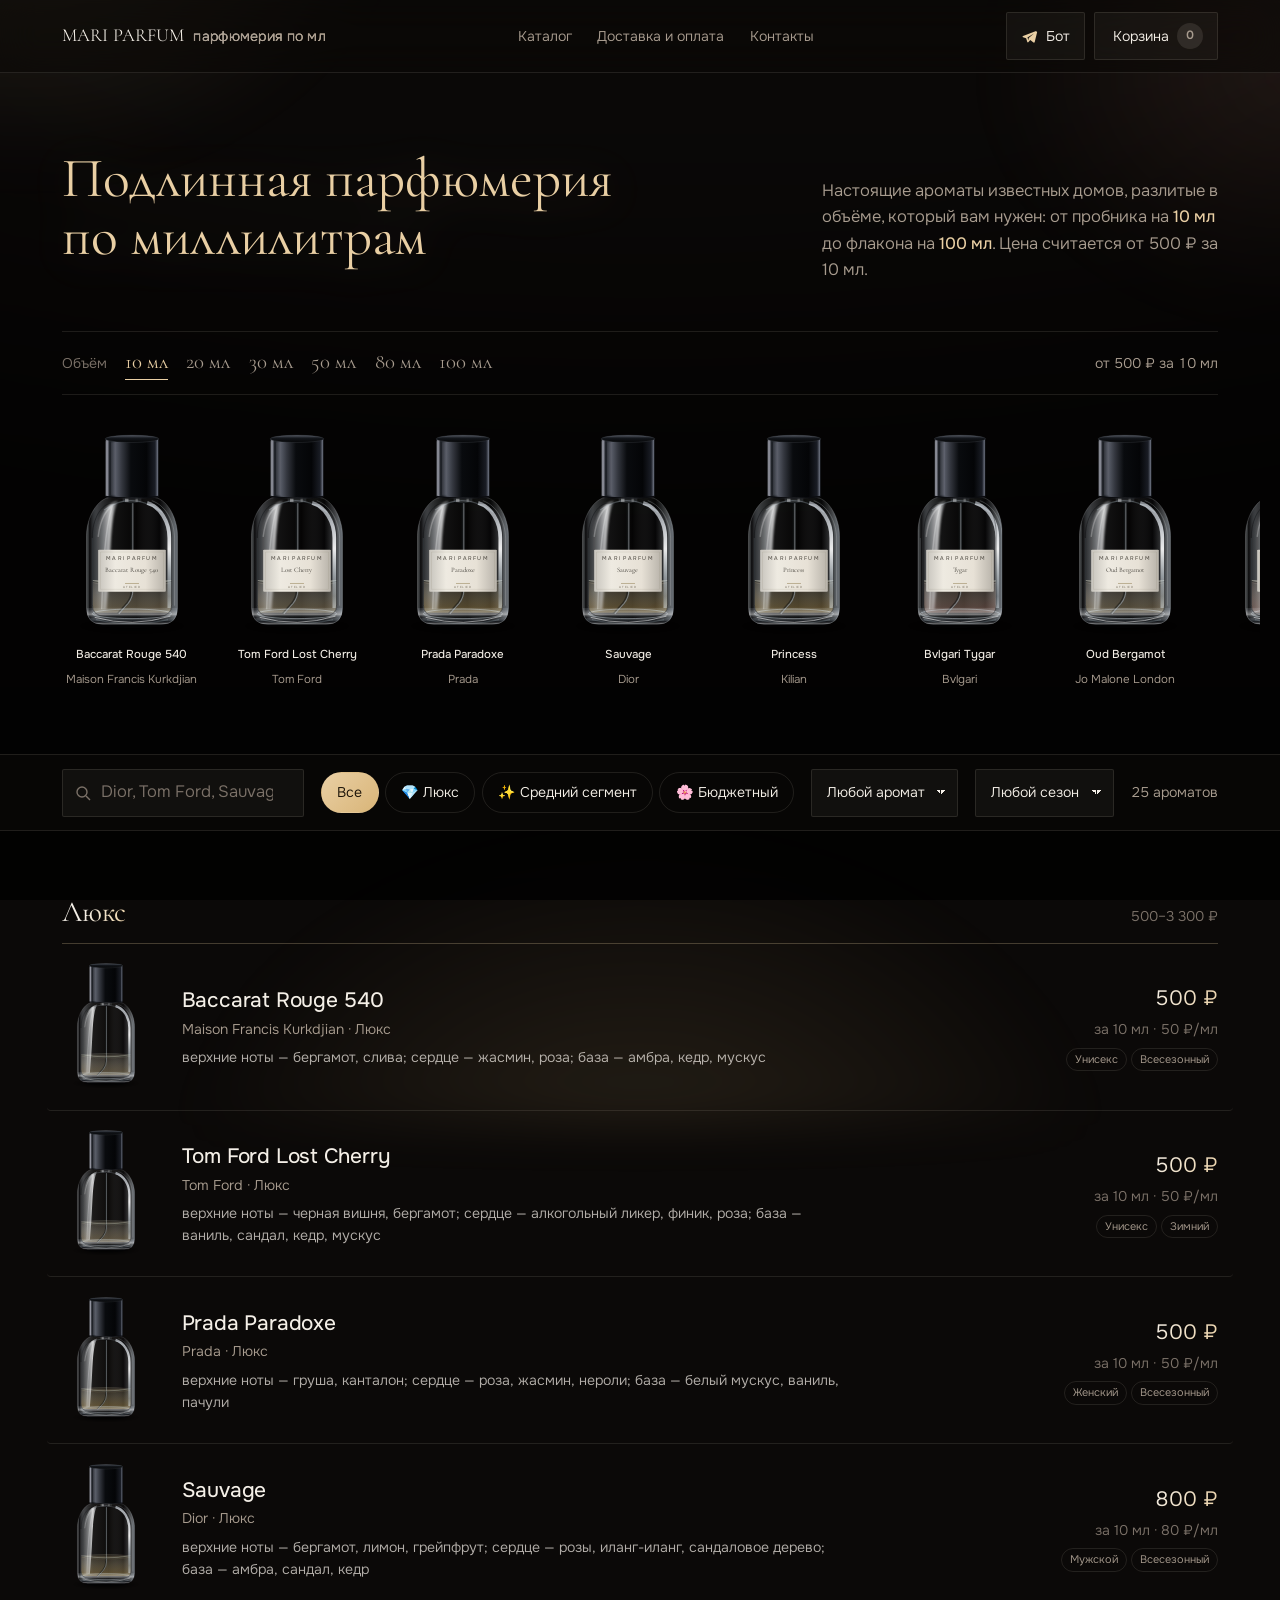
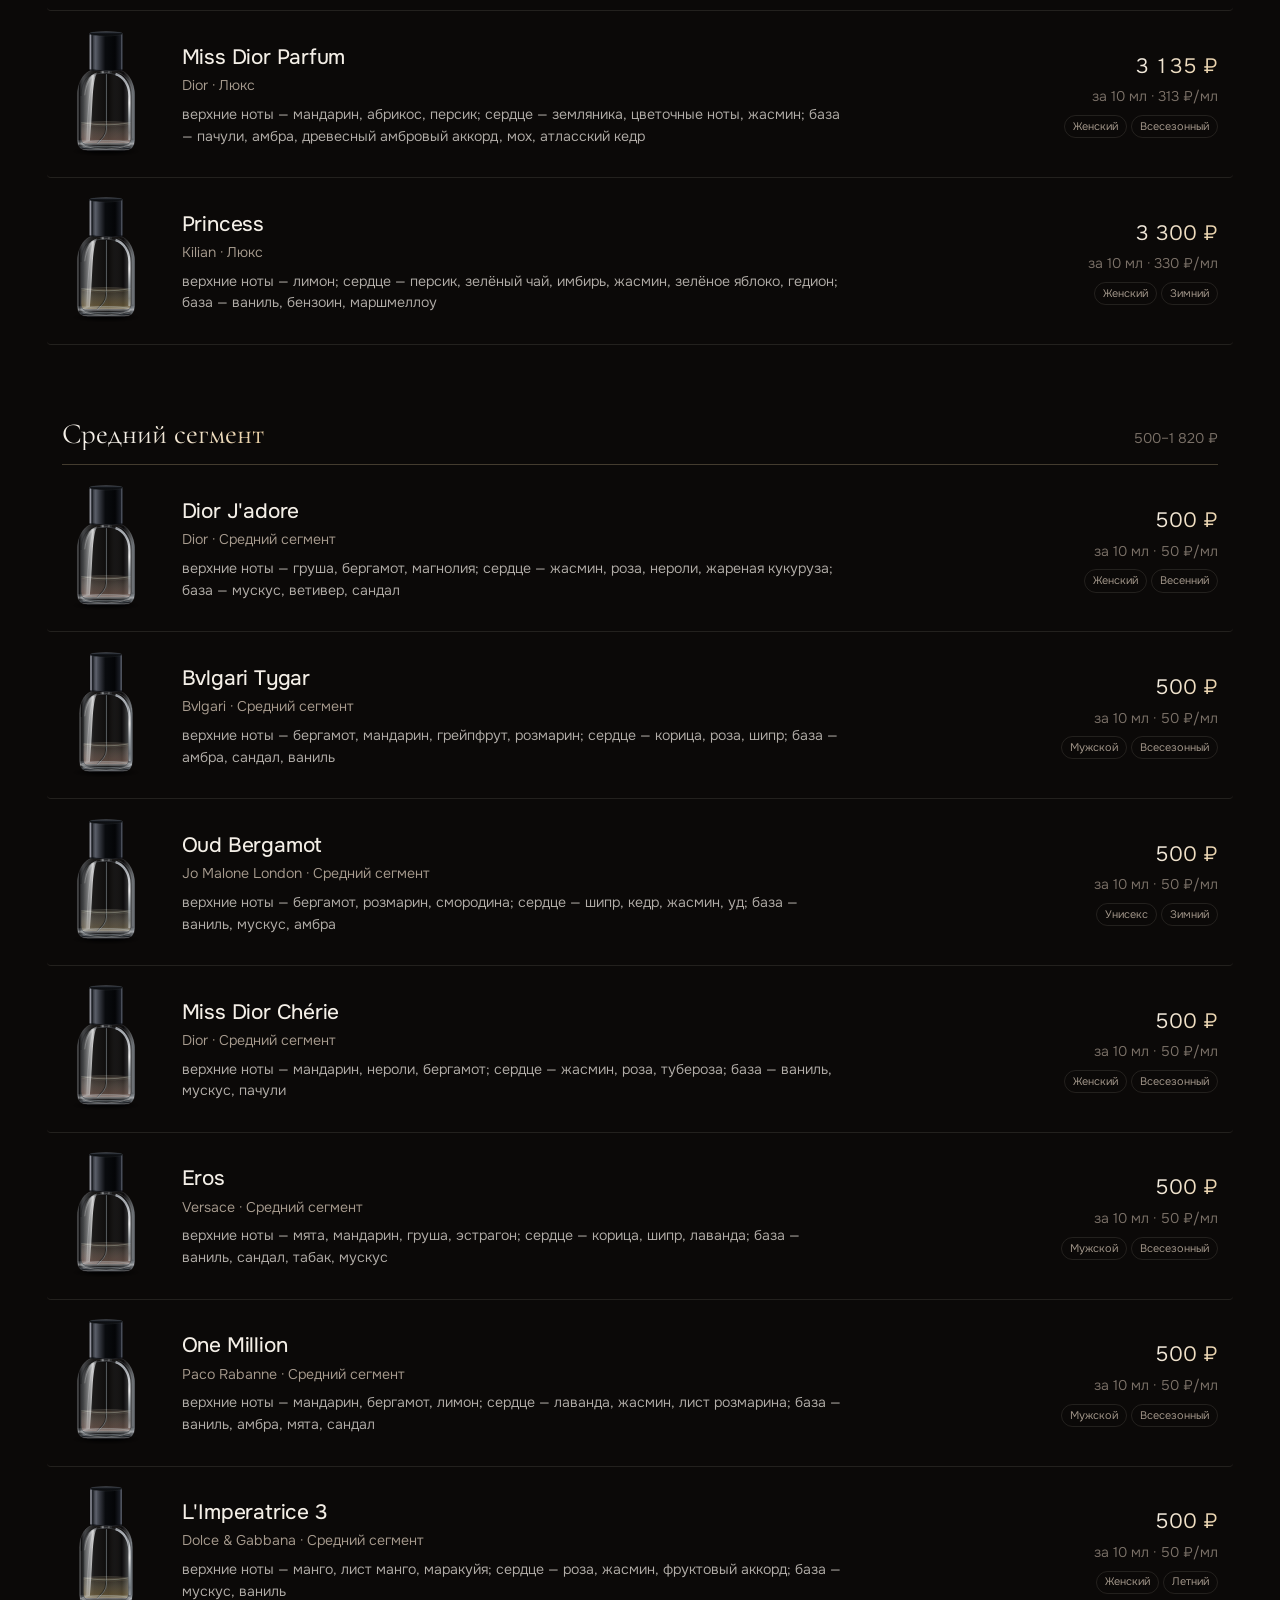
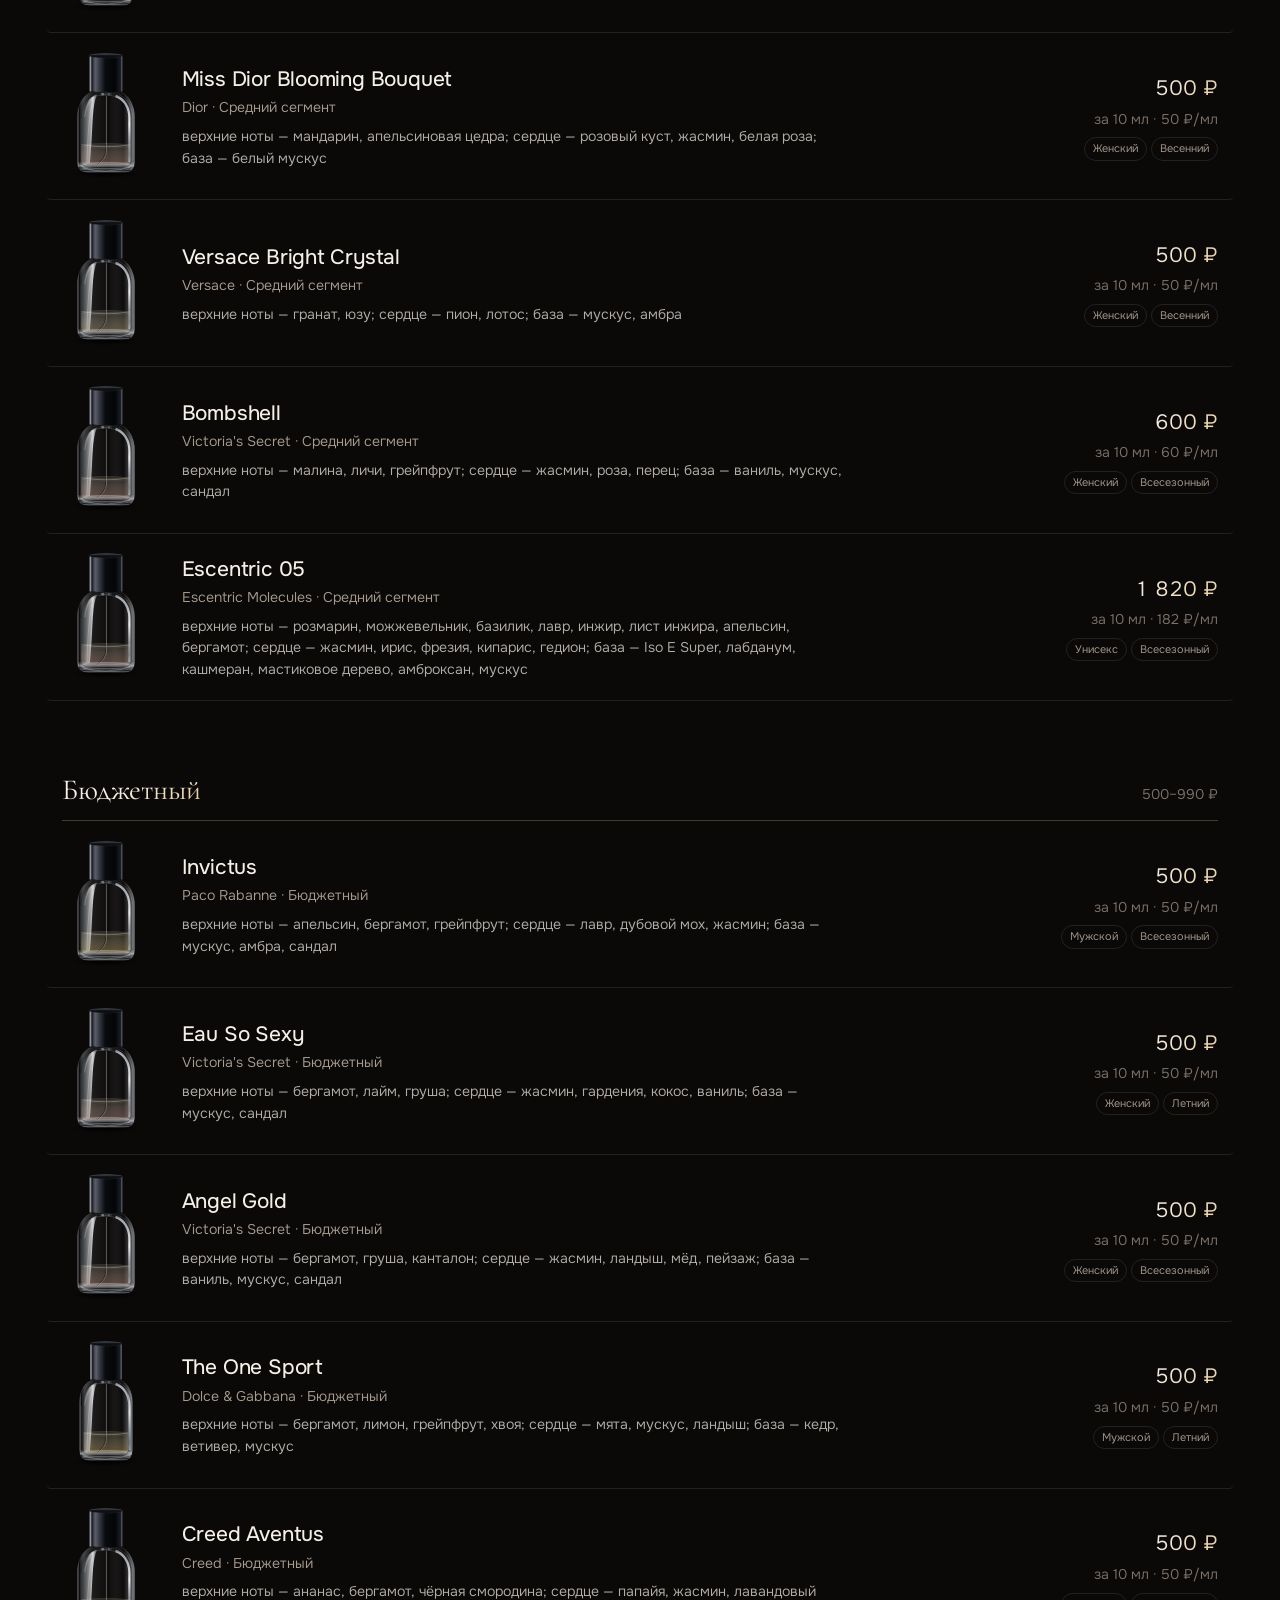
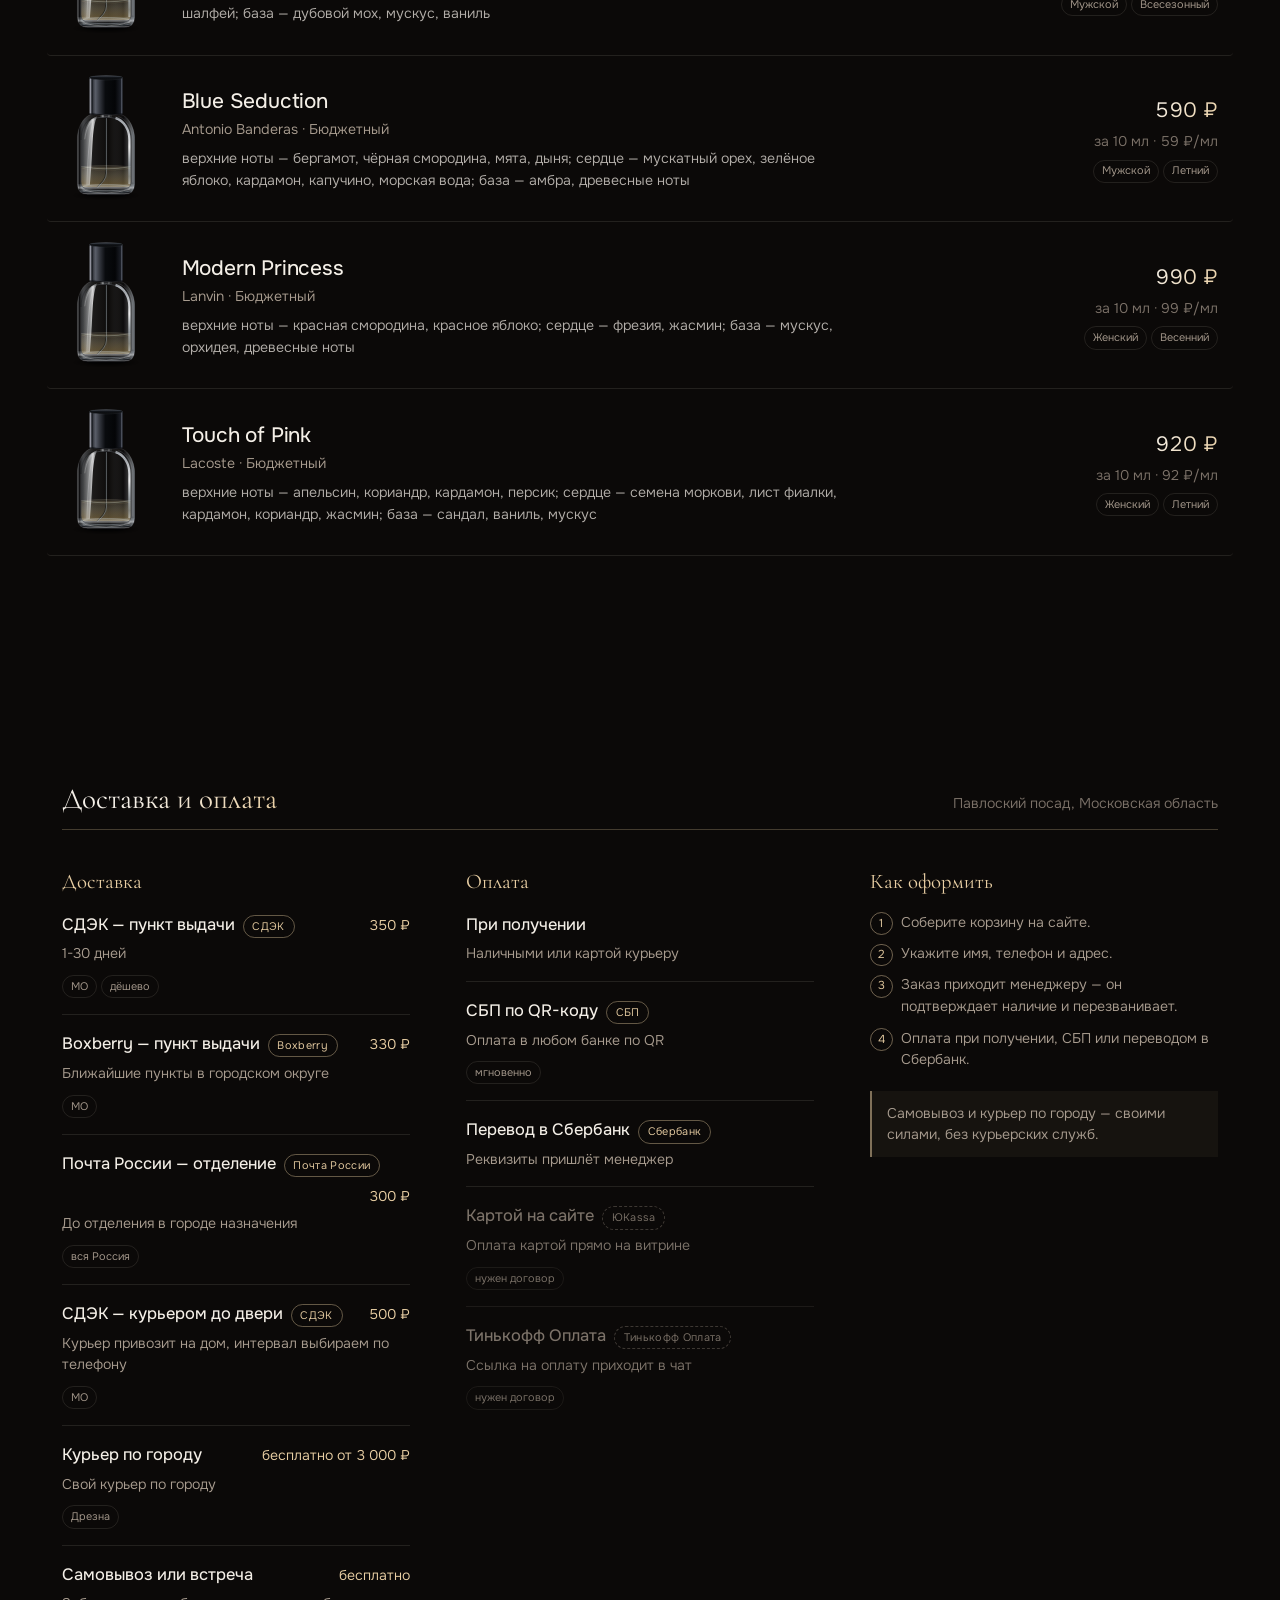
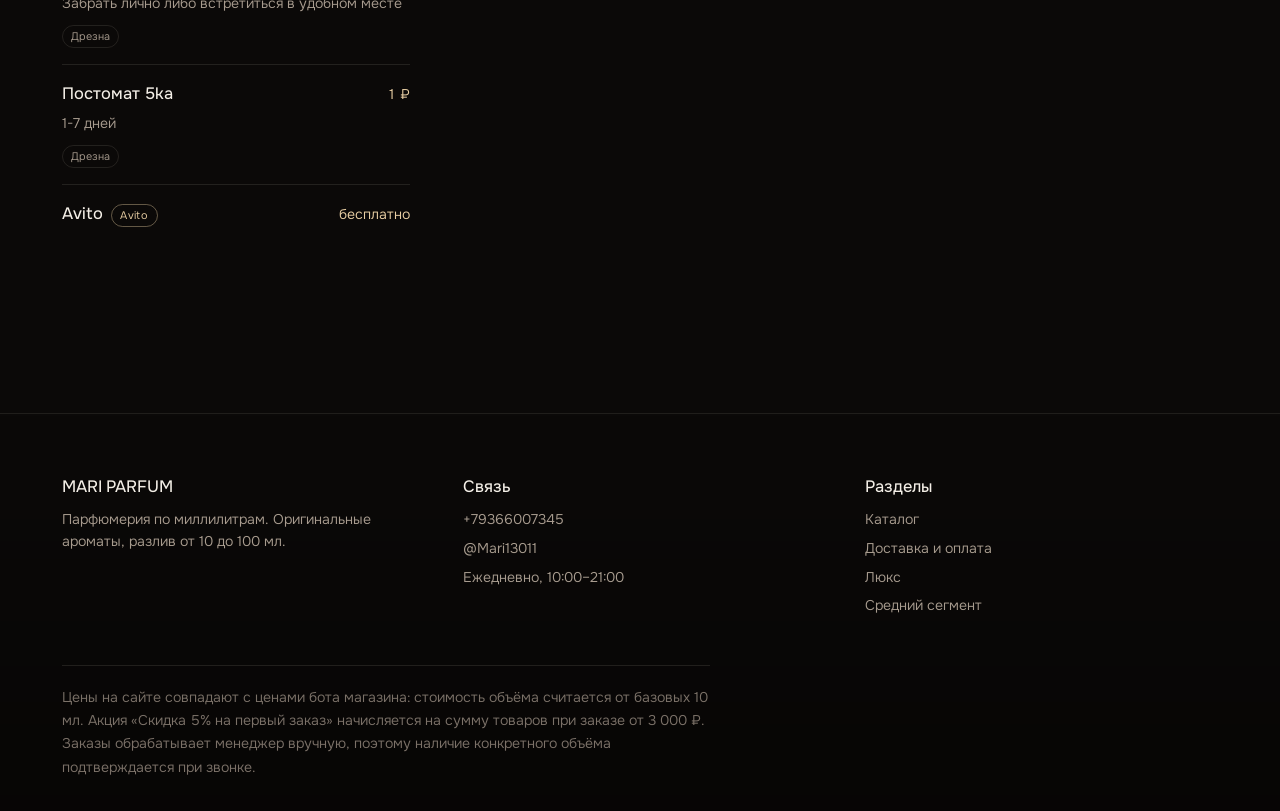
==== commit d488ec80: "Флаконы: натуральное стекло и отдельная анимация наполнения" ====
--- a/index.html
+++ b/index.html
@@ -12,19 +12,19 @@
 <meta property="og:url" content="https://blaise0107.github.io/mari-parfum/">
 <meta property="og:title" content="MARI PARFUM — парфюмерия по миллилитрам">
 <meta property="og:description" content="От 500 ₽ за 10 мл. Объём от 10 до 100 мл. 8 способов доставки, 3 способа оплаты. Город: Павлоский посад, Московская область.">
-<link rel="icon" href="assets/favicon.svg?v=244ab3fb" type="image/svg+xml">
+<link rel="icon" href="assets/favicon.svg?v=caf67365" type="image/svg+xml">
 <link rel="preconnect" href="https://fonts.googleapis.com">
 <link rel="preconnect" href="https://fonts.gstatic.com" crossorigin>
 <link rel="stylesheet" href="https://fonts.googleapis.com/css2?family=Cormorant+Garamond:wght@300;400;500;600&family=Onest:wght@300;400;500;600&display=swap">
-<link rel="stylesheet" href="assets/styles.css?v=244ab3fb">
-<link rel="stylesheet" href="assets/flacons.css?v=244ab3fb">
+<link rel="stylesheet" href="assets/styles.css?v=caf67365">
+<link rel="stylesheet" href="assets/flacons.css?v=caf67365">
 <script type="application/ld+json">
 {
   "@context": "https://schema.org",
   "@type": "Store",
   "name": "MARI PARFUM",
   "description": "Парфюмерия по миллилитрам: оригинальные ароматы от 10 до 100 мл",
-  "priceRange": "500–800 ₽",
+  "priceRange": "500–3 300 ₽",
   "url": "https://blaise0107.github.io/mari-parfum",
   "areaServed": {
     "@type": "City",
@@ -80,7 +80,7 @@
 <noscript>
   <div class="noscript">
     <p class="noscript__title">Каталог и корзина работают на JavaScript</p>
-    <p>Включите JavaScript — витрина покажет все 19 ароматов, цены и способы доставки. А пока можно связаться напрямую:</p>
+    <p>Включите JavaScript — витрина покажет все 25 ароматов, цены и способы доставки. А пока можно связаться напрямую:</p>
     <ul class="noscript__list">
       <li>Телефон: <a href="tel:+79366007345">+7 936 600-73-45</a></li>
       <li>Бот в Telegram: <a href="https://t.me/Authentification_RZE_bot" target="_blank" rel="noopener">@Authentification_RZE_bot</a></li>
@@ -335,12 +335,12 @@
 
 <div class="toast-area"></div>
 
-<script src="assets/catalog.js?v=244ab3fb"></script>
-<script src="assets/flacon.js?v=244ab3fb"></script>
-<script src="assets/app.js?v=244ab3fb"></script>
+<script src="assets/catalog.js?v=caf67365"></script>
+<script src="assets/flacon.js?v=caf67365"></script>
+<script src="assets/app.js?v=caf67365"></script>
 <!-- shelf.js подключён ДО home.js: он подменяет MPFlacon.shelf на время
      первого рендера полки. Порядок важен, комментарий не удалять. -->
-<script src="assets/shelf.js?v=244ab3fb"></script>
-<script src="assets/home.js?v=244ab3fb"></script>
+<script src="assets/shelf.js?v=caf67365"></script>
+<script src="assets/home.js?v=caf67365"></script>
 </body>
 </html>
--- a/assets/flacons.css
+++ b/assets/flacons.css
@@ -7,10 +7,9 @@
 
    Четыре предмета ведения:
 
-   1. Флаконы. Тень под бутылкой теперь рисует сам SVG (контактная тень,
-      пятно на «полу», ореол от жидкости). Старый `filter: drop-shadow(...)`
-      лежал поверх и давал второе тёмное пятно — флакон выглядел подвешенным.
-      Теперь это мягкое свечение: аромат светится изнутри.
+    1. Флаконы. Студийные отражения и контактная тень нарисованы в SVG.
+       Ореол и дополнительные drop-shadow убраны: стекло не должно светиться
+       как неон. Жидкость и мениск двигаются отдельно от корпуса и этикетки.
 
    2. Типографика. Prata — самая частая «люксовая» гарнитура в сгенерированных
       страницах; Cormorant Garamond волосяными штрихами сразу отстраивается
@@ -32,7 +31,7 @@
 .product__flacon,
 .entry__thumb,
 .entry__thumb .flacon {
-  filter: drop-shadow(0 0 20px rgba(233, 207, 164, 0.09));
+  filter: none;
 }
 
 .shelf__item .flacon,
@@ -41,15 +40,32 @@
 }
 
 .shelf__item:hover .flacon {
-  /* Подъём остаётся, но меньше: тень на полу теперь часть флакона,
-     и сильный сдвиг уносит её вместе с бутылкой. */
-  transform: translateY(-5px) scale(1.03);
-  filter: drop-shadow(0 0 34px rgba(233, 207, 164, 0.24));
+  /* Малый подъём не отрывает нарисованную контактную тень от поверхности. */
+  transform: translateY(-3px);
+  filter: none;
 }
 
 .entry:hover .entry__thumb,
 .entry:hover .entry__thumb .flacon {
-  filter: drop-shadow(0 0 24px rgba(233, 207, 164, 0.18));
+  filter: none;
+}
+
+/* Уровень жидкости привязан к дну внутренней камеры, а не к краю SVG.
+   Масштабирование всего рисунка превращало бы натуральное стекло в резину. */
+.flacon__level {
+  transform-box: view-box;
+  transform-origin: 60px 154px;
+  transition: transform .75s var(--ease);
+}
+
+.flacon__meniscus {
+  transform-box: view-box;
+  transform-origin: 0 0;
+  transition: transform .75s var(--ease);
+}
+
+.entry__thumb .flacon__label-name {
+  display: none;
 }
 
 /* Блик на стекле больше не мигает сам по себе: старая анимация sheen-glass
@@ -201,7 +217,9 @@
 
 @media (prefers-reduced-motion: reduce) {
   .decant__sizes button,
-  .flacon__level {
+  .flacon__level,
+  .flacon__meniscus,
+  .shelf__item .flacon {
     transition: none;
   }
-}+}
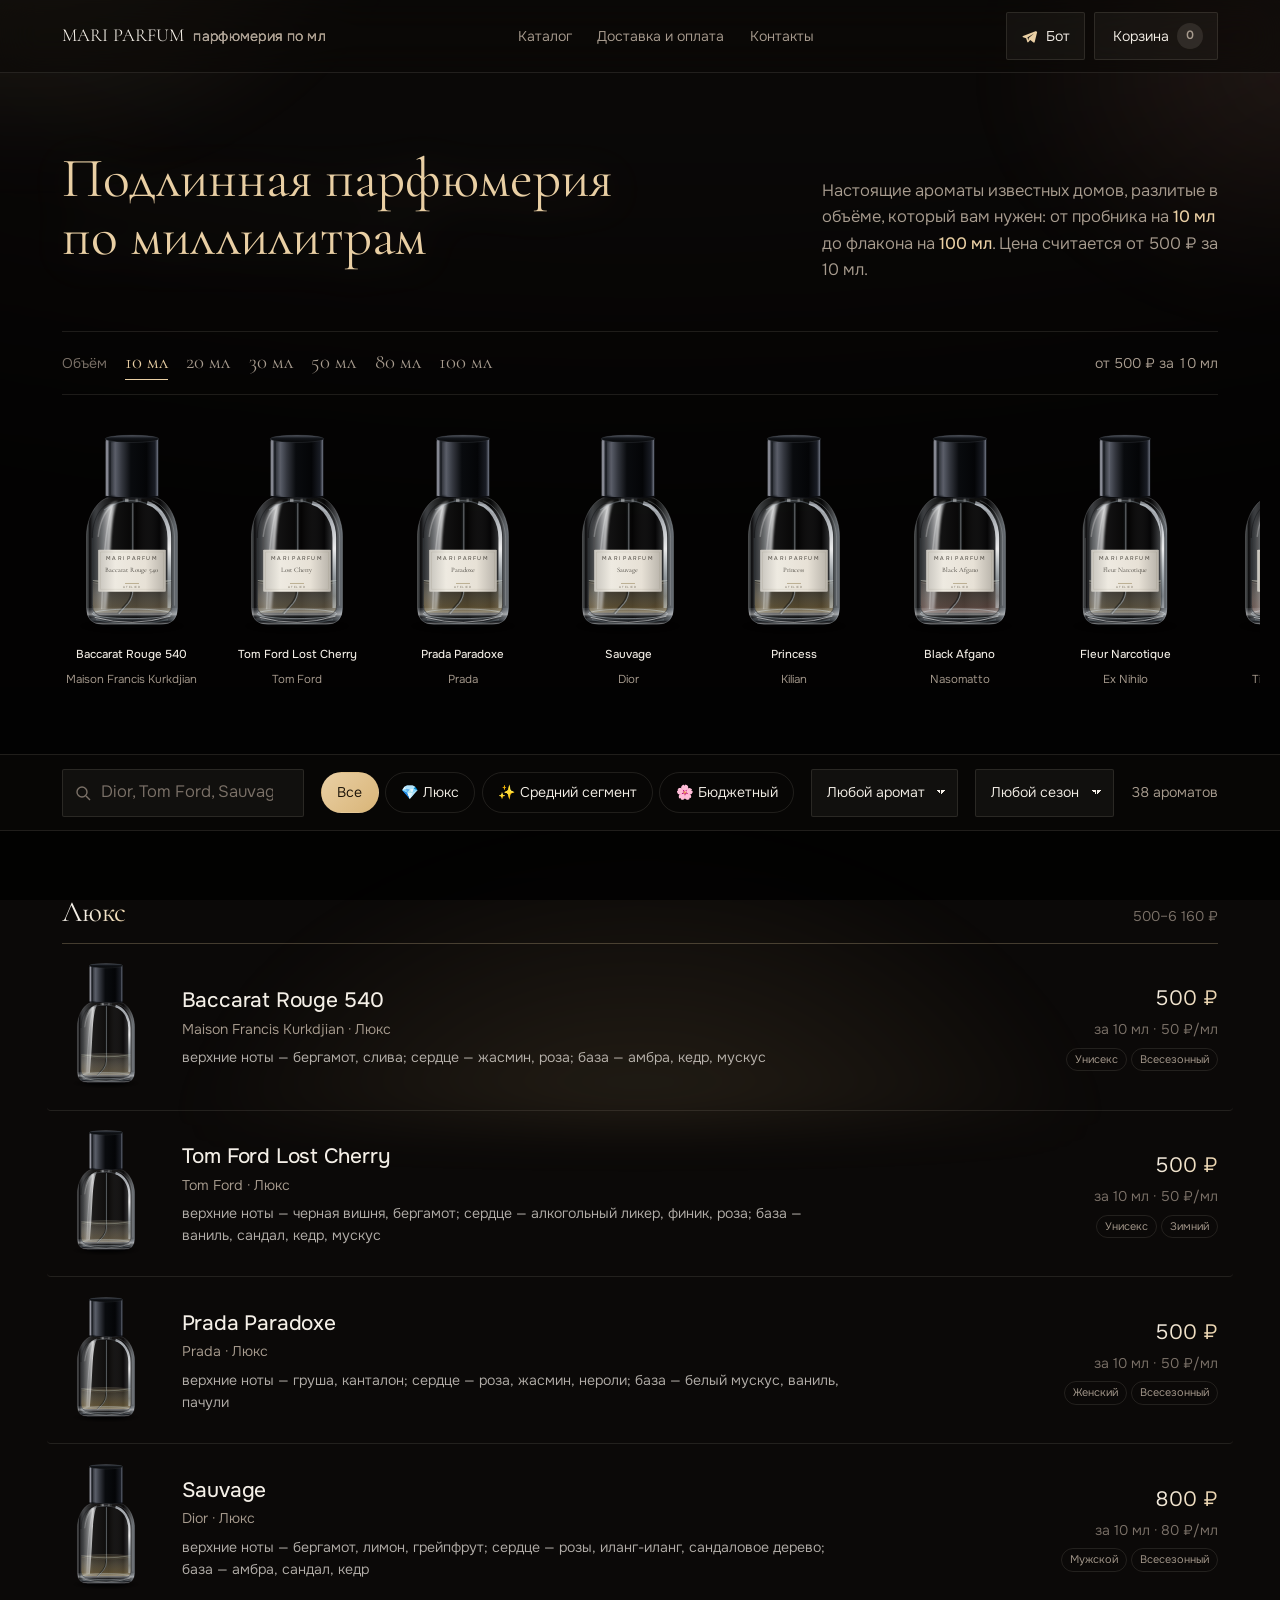
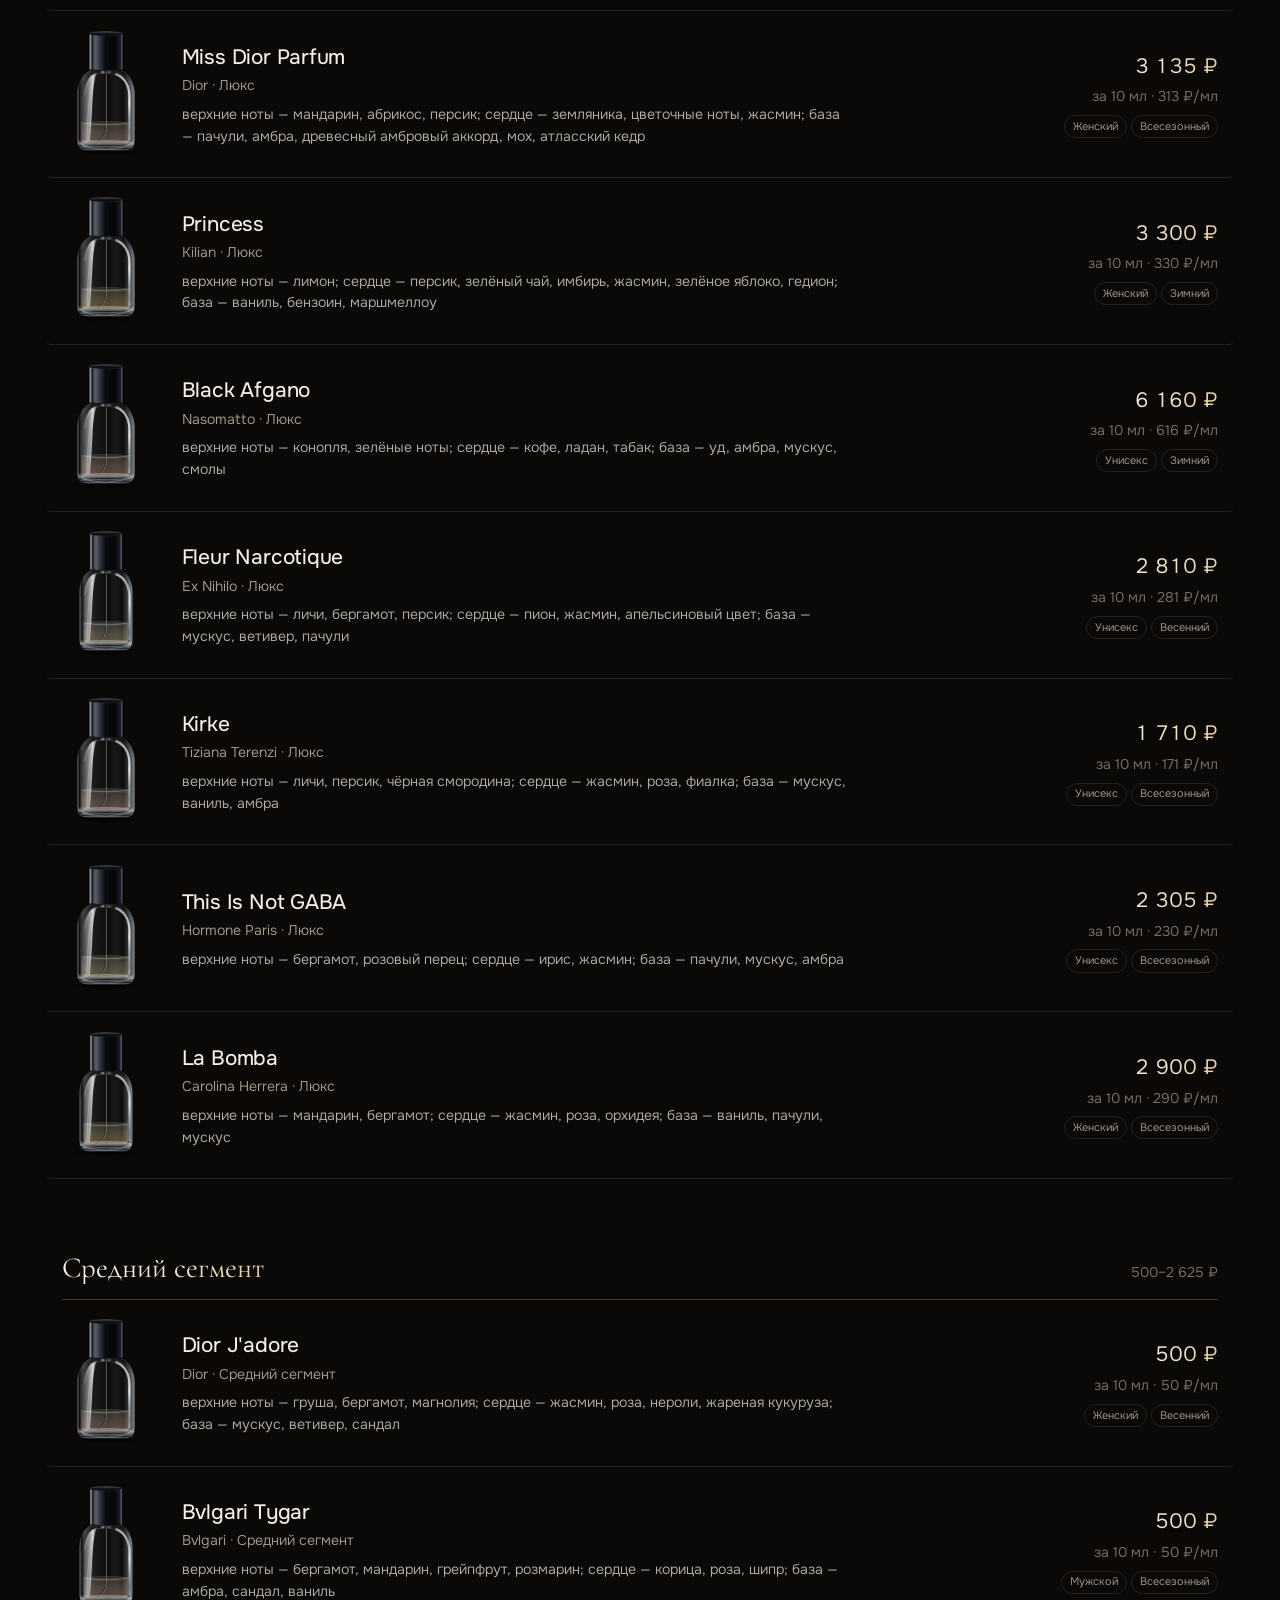
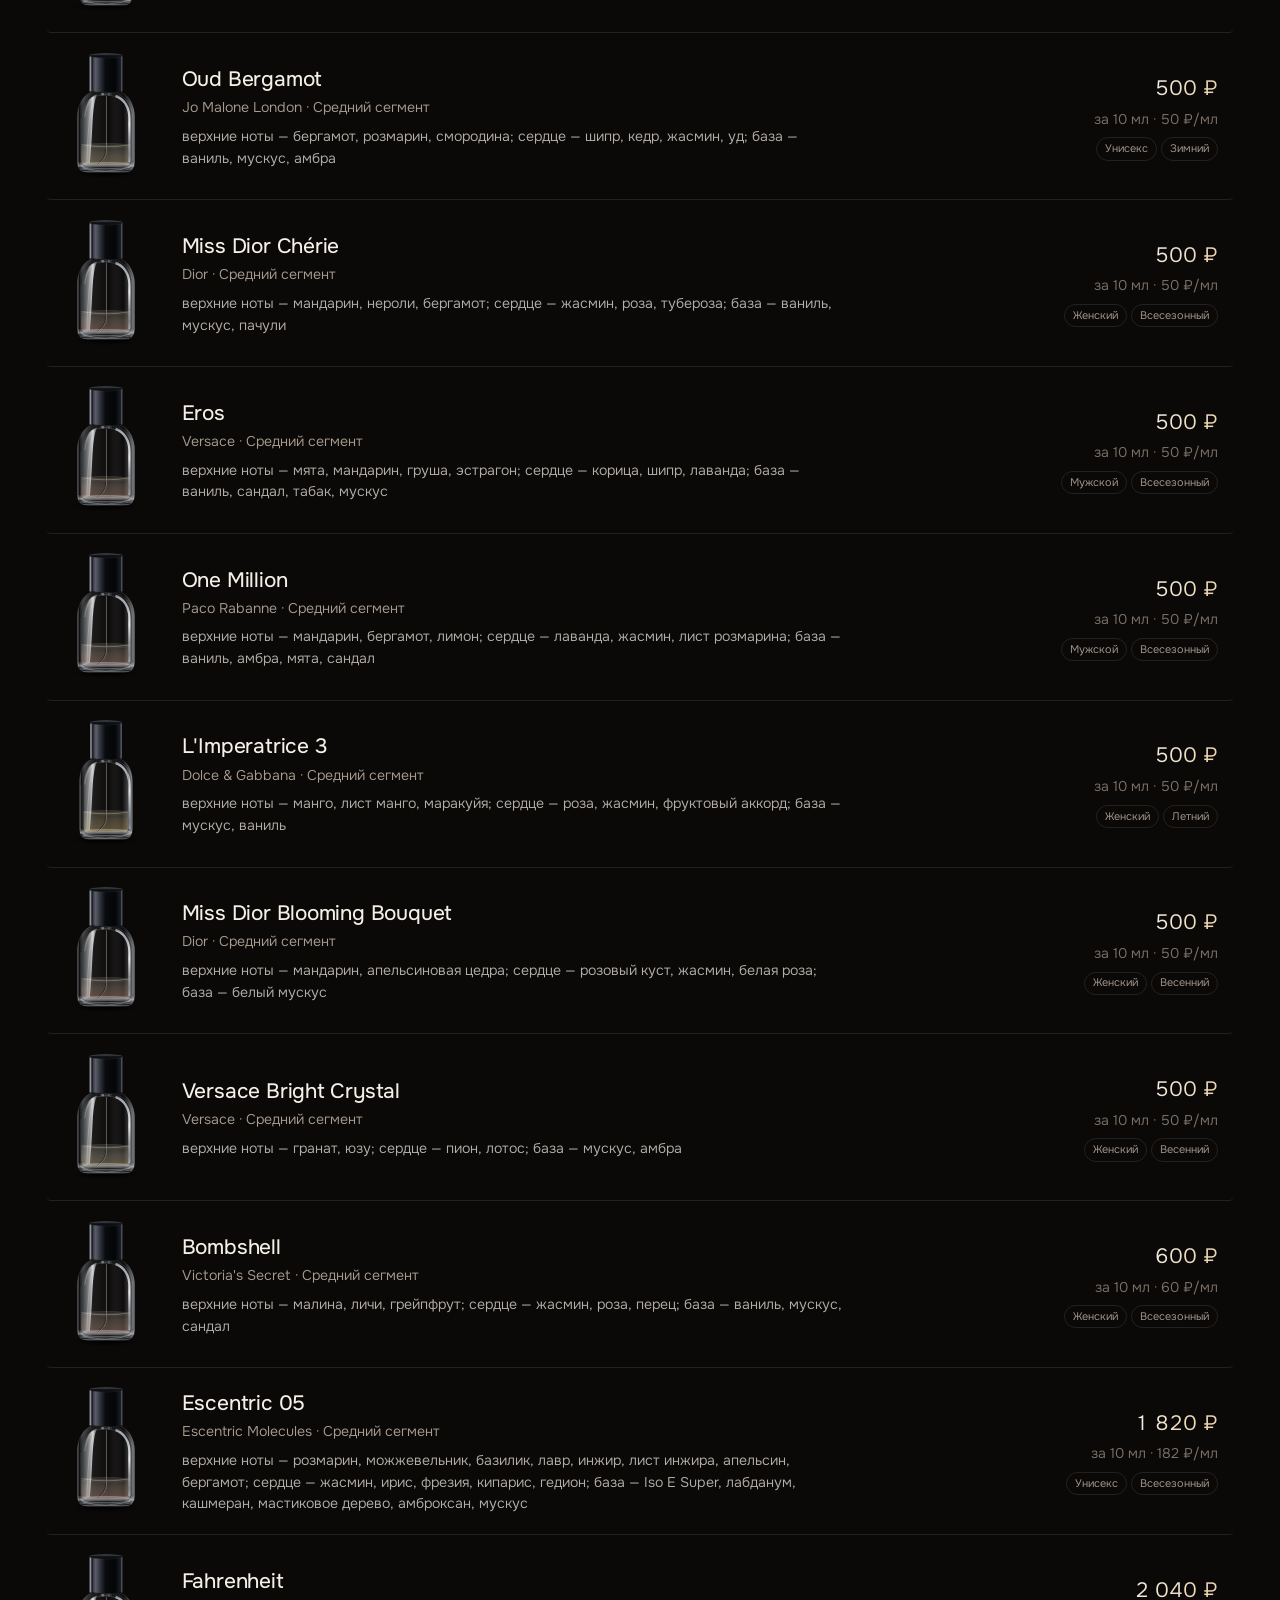
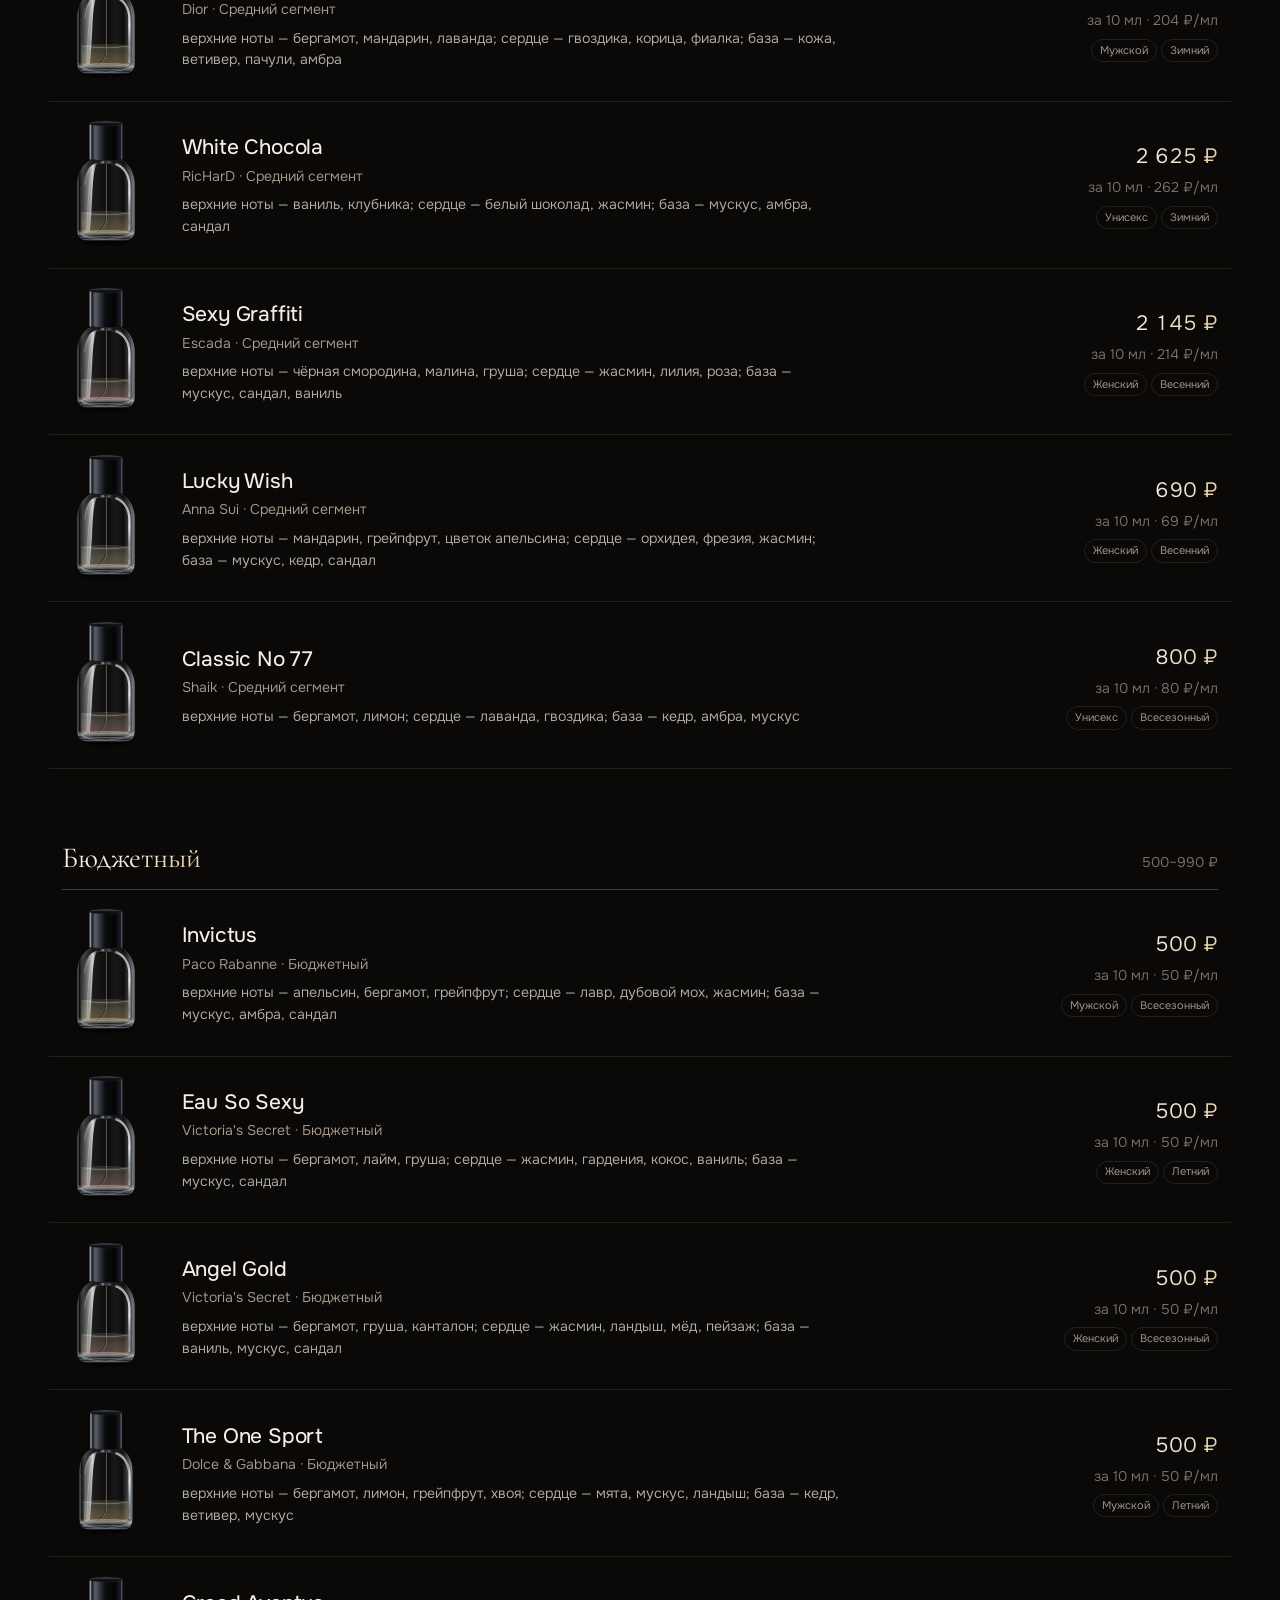
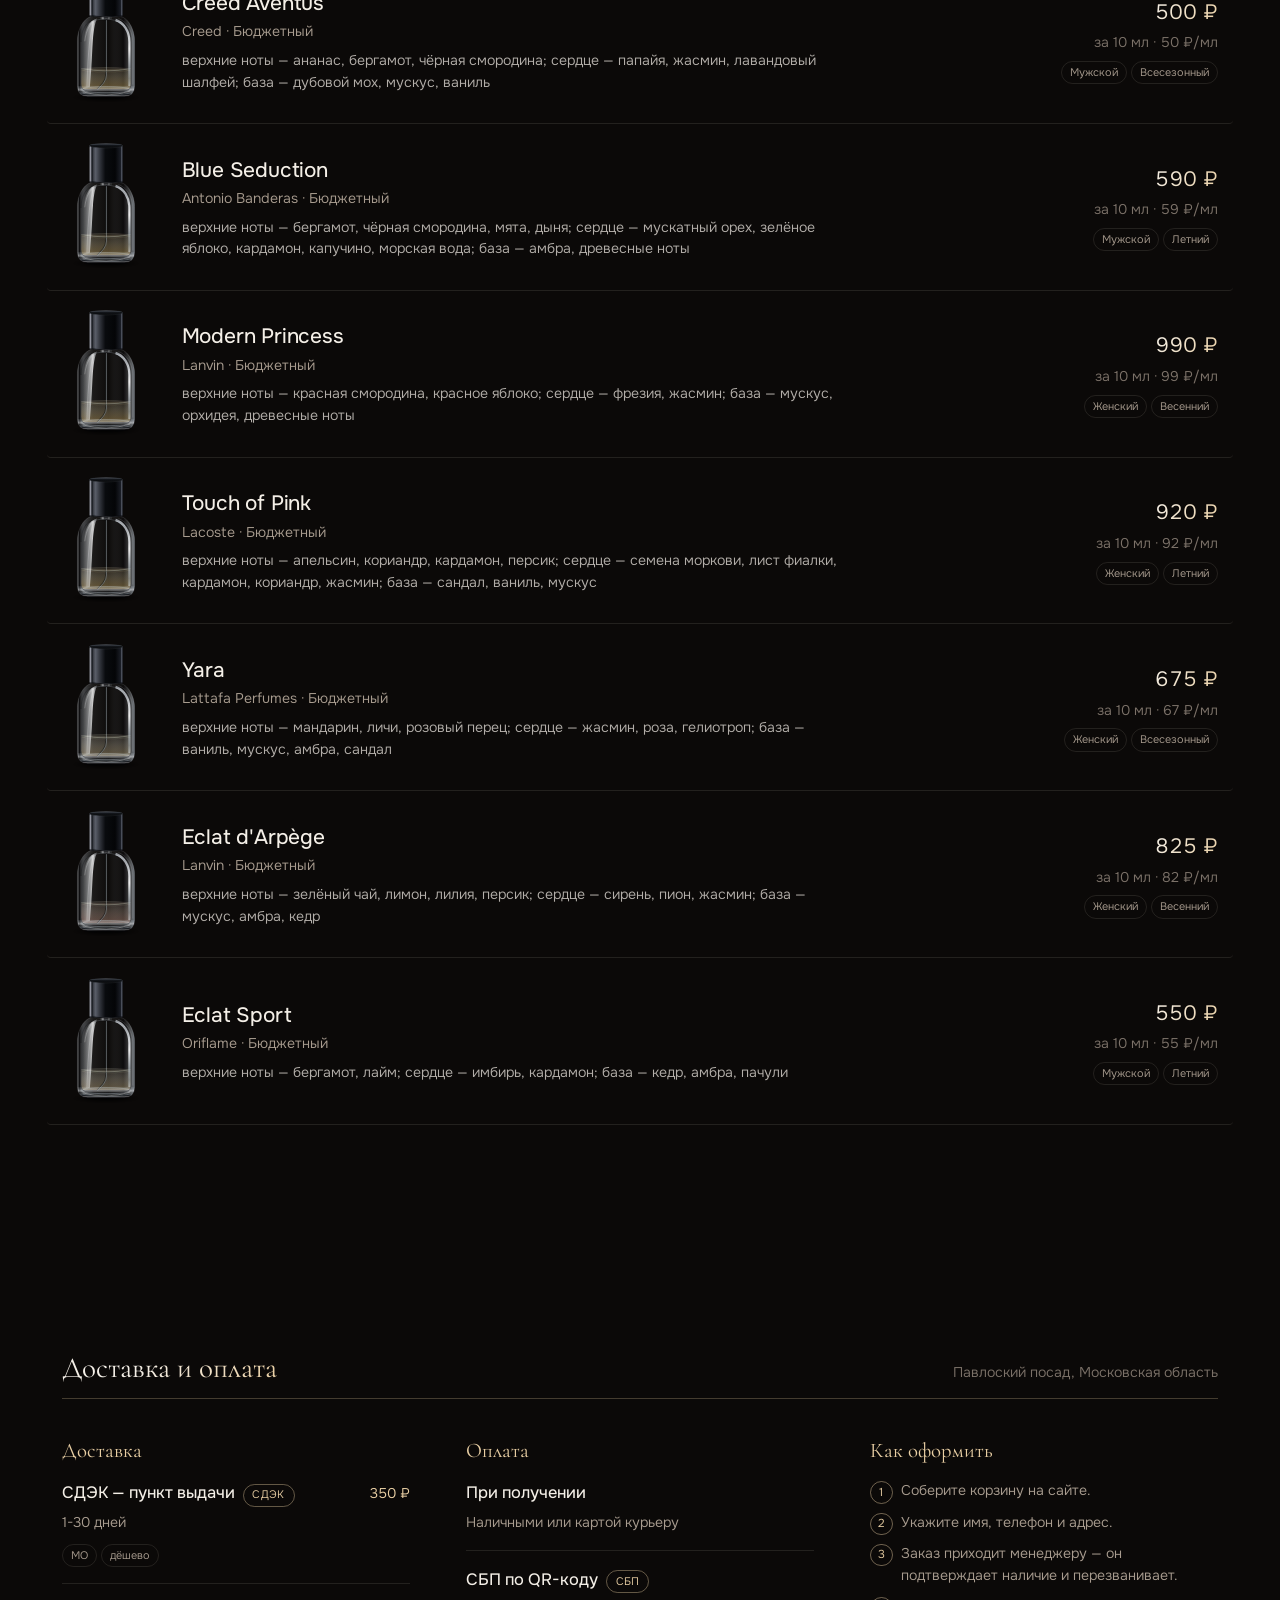
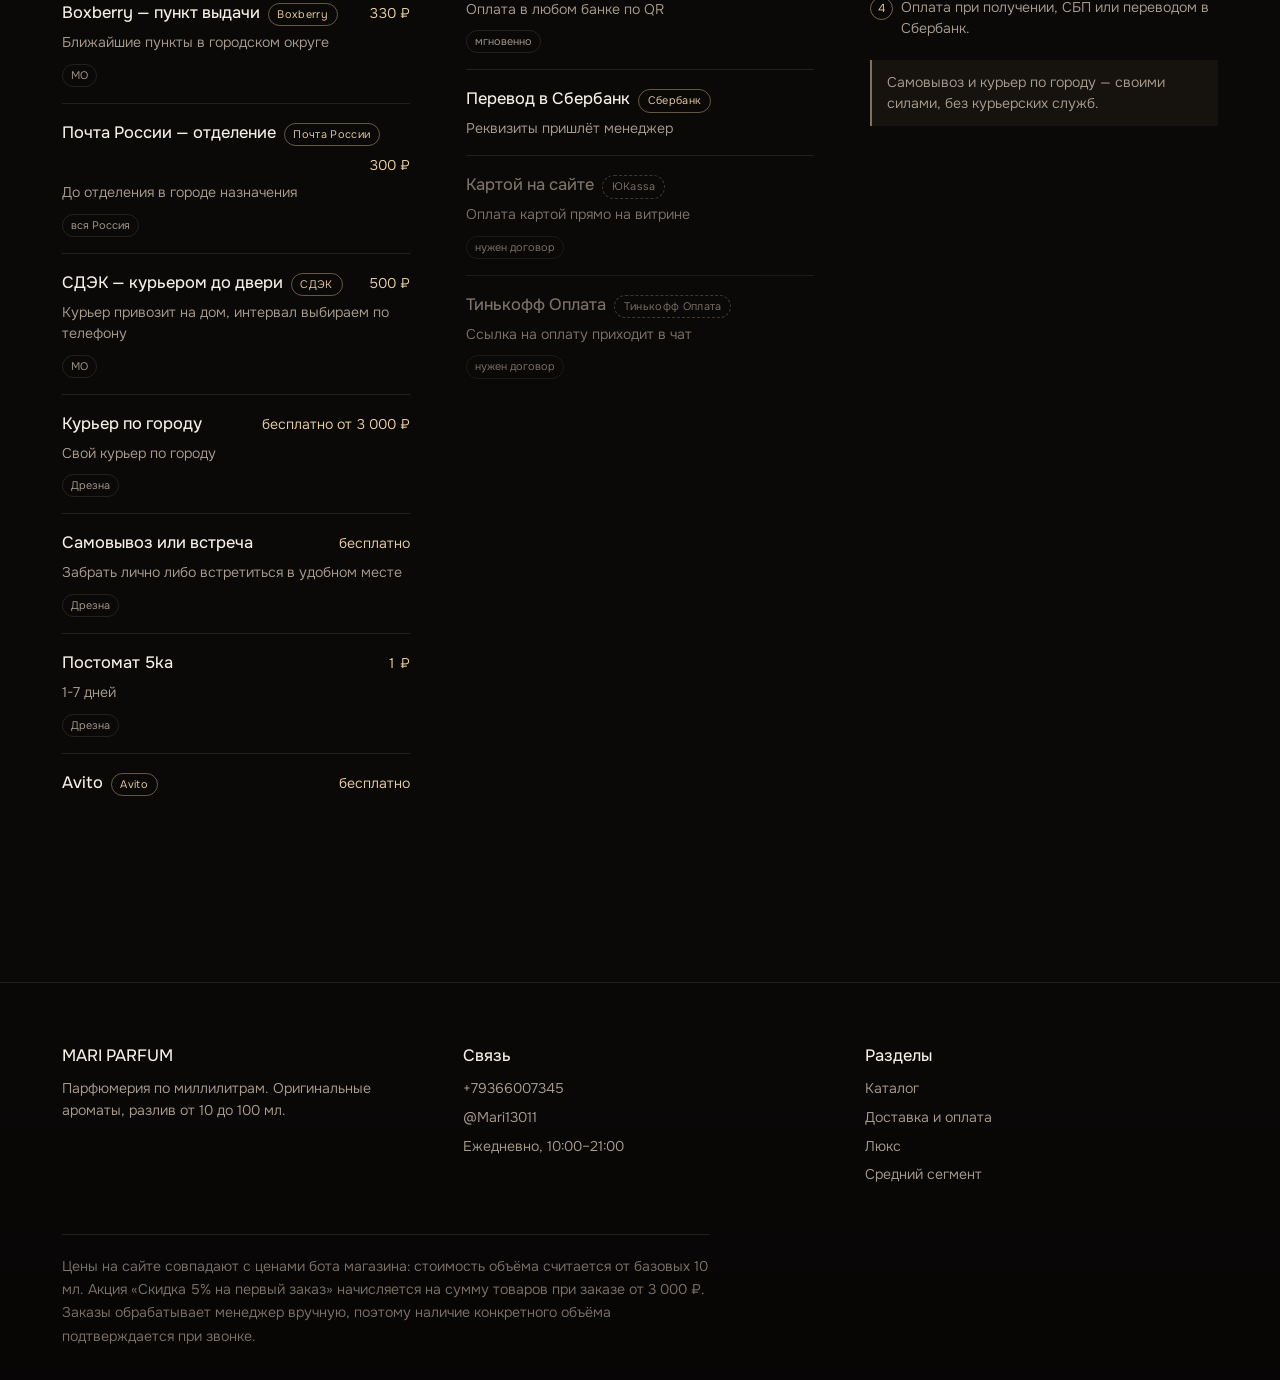
==== commit 18b855e8: "Р’РёС‚СЂРёРЅР°: 38 Р°СЂРѕРјР°С‚РѕРІ, РІ С‚РѕРј С‡РёСЃР»Рµ 13 РЅРѕРІС‹С…" ====
--- a/index.html
+++ b/index.html
@@ -12,19 +12,19 @@
 <meta property="og:url" content="https://blaise0107.github.io/mari-parfum/">
 <meta property="og:title" content="MARI PARFUM — парфюмерия по миллилитрам">
 <meta property="og:description" content="От 500 ₽ за 10 мл. Объём от 10 до 100 мл. 8 способов доставки, 3 способа оплаты. Город: Павлоский посад, Московская область.">
-<link rel="icon" href="assets/favicon.svg?v=caf67365" type="image/svg+xml">
+<link rel="icon" href="assets/favicon.svg?v=eac11904" type="image/svg+xml">
 <link rel="preconnect" href="https://fonts.googleapis.com">
 <link rel="preconnect" href="https://fonts.gstatic.com" crossorigin>
 <link rel="stylesheet" href="https://fonts.googleapis.com/css2?family=Cormorant+Garamond:wght@300;400;500;600&family=Onest:wght@300;400;500;600&display=swap">
-<link rel="stylesheet" href="assets/styles.css?v=caf67365">
-<link rel="stylesheet" href="assets/flacons.css?v=caf67365">
+<link rel="stylesheet" href="assets/styles.css?v=eac11904">
+<link rel="stylesheet" href="assets/flacons.css?v=eac11904">
 <script type="application/ld+json">
 {
   "@context": "https://schema.org",
   "@type": "Store",
   "name": "MARI PARFUM",
   "description": "Парфюмерия по миллилитрам: оригинальные ароматы от 10 до 100 мл",
-  "priceRange": "500–3 300 ₽",
+  "priceRange": "500–6 160 ₽",
   "url": "https://blaise0107.github.io/mari-parfum",
   "areaServed": {
     "@type": "City",
@@ -80,7 +80,7 @@
 <noscript>
   <div class="noscript">
     <p class="noscript__title">Каталог и корзина работают на JavaScript</p>
-    <p>Включите JavaScript — витрина покажет все 25 ароматов, цены и способы доставки. А пока можно связаться напрямую:</p>
+    <p>Включите JavaScript — витрина покажет все 38 ароматов, цены и способы доставки. А пока можно связаться напрямую:</p>
     <ul class="noscript__list">
       <li>Телефон: <a href="tel:+79366007345">+7 936 600-73-45</a></li>
       <li>Бот в Telegram: <a href="https://t.me/Authentification_RZE_bot" target="_blank" rel="noopener">@Authentification_RZE_bot</a></li>
@@ -335,12 +335,12 @@
 
 <div class="toast-area"></div>
 
-<script src="assets/catalog.js?v=caf67365"></script>
-<script src="assets/flacon.js?v=caf67365"></script>
-<script src="assets/app.js?v=caf67365"></script>
+<script src="assets/catalog.js?v=eac11904"></script>
+<script src="assets/flacon.js?v=eac11904"></script>
+<script src="assets/app.js?v=eac11904"></script>
 <!-- shelf.js подключён ДО home.js: он подменяет MPFlacon.shelf на время
      первого рендера полки. Порядок важен, комментарий не удалять. -->
-<script src="assets/shelf.js?v=caf67365"></script>
-<script src="assets/home.js?v=caf67365"></script>
+<script src="assets/shelf.js?v=eac11904"></script>
+<script src="assets/home.js?v=eac11904"></script>
 </body>
 </html>
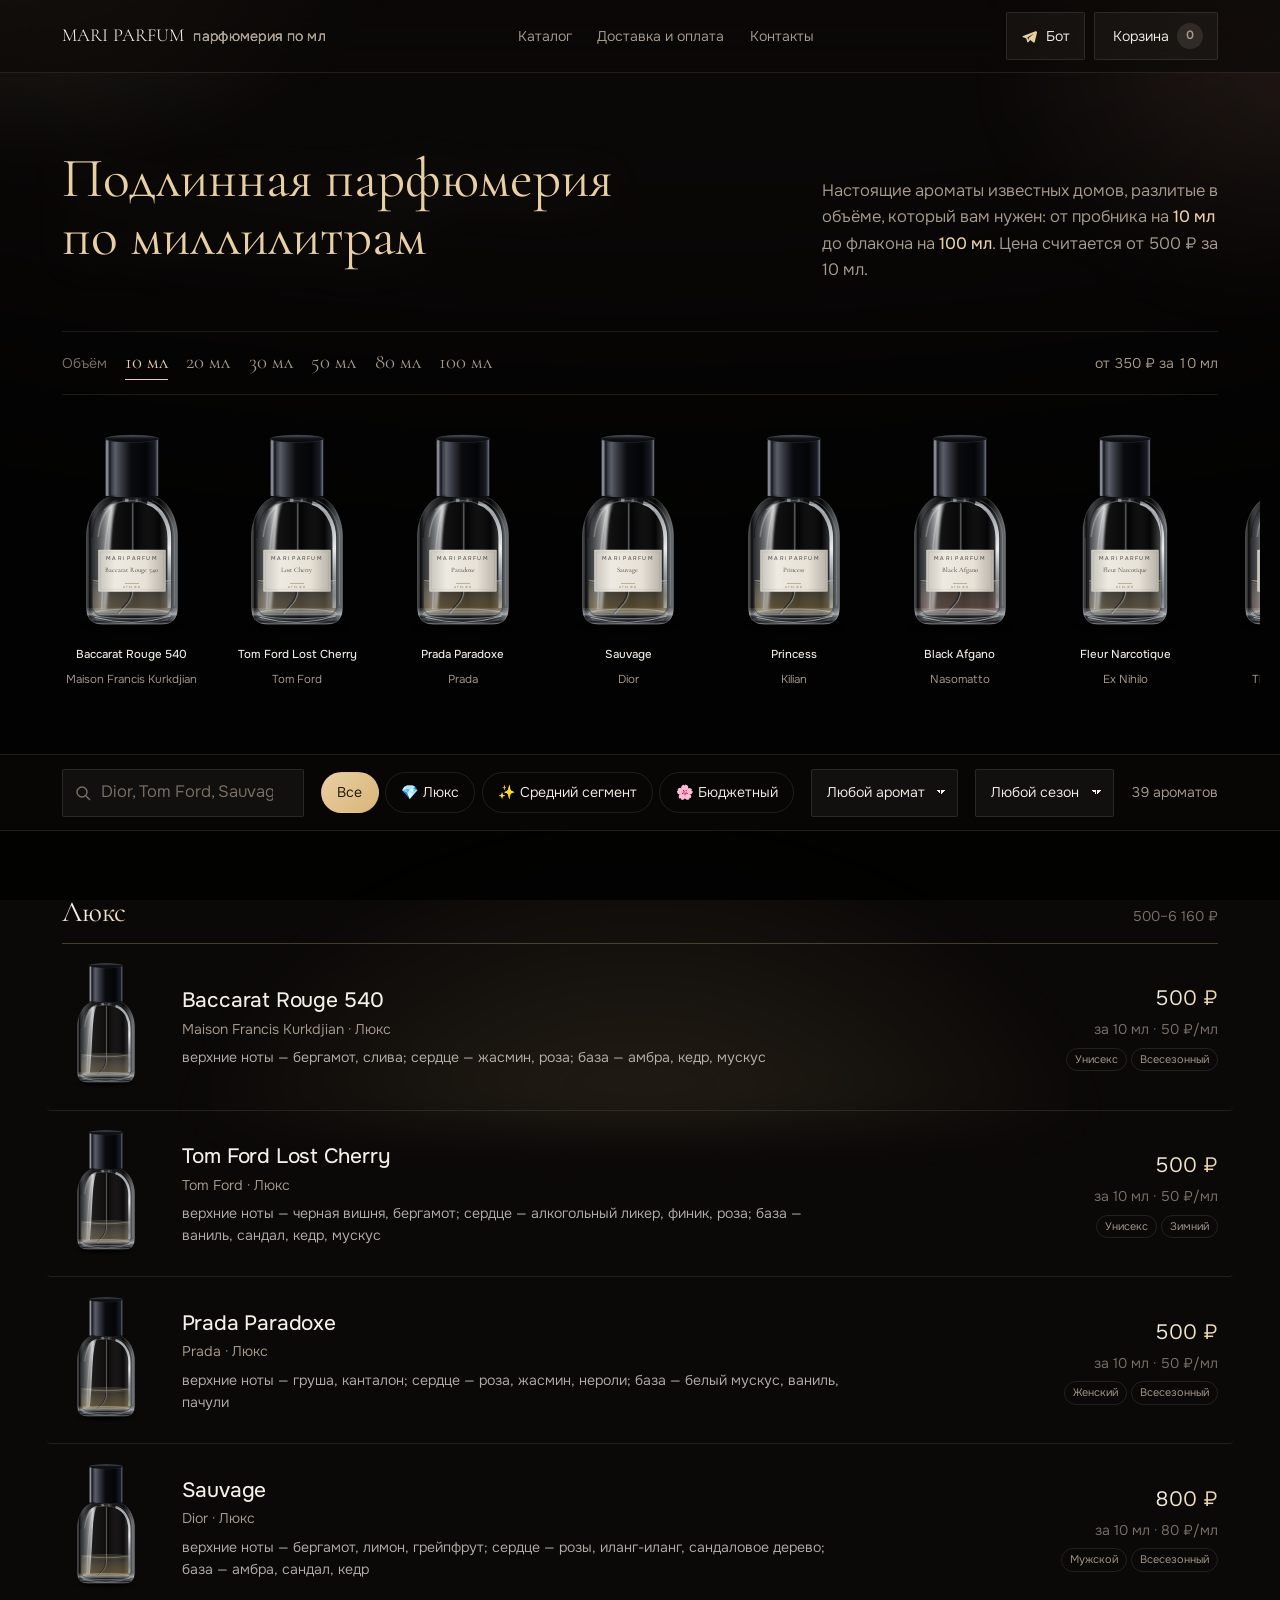
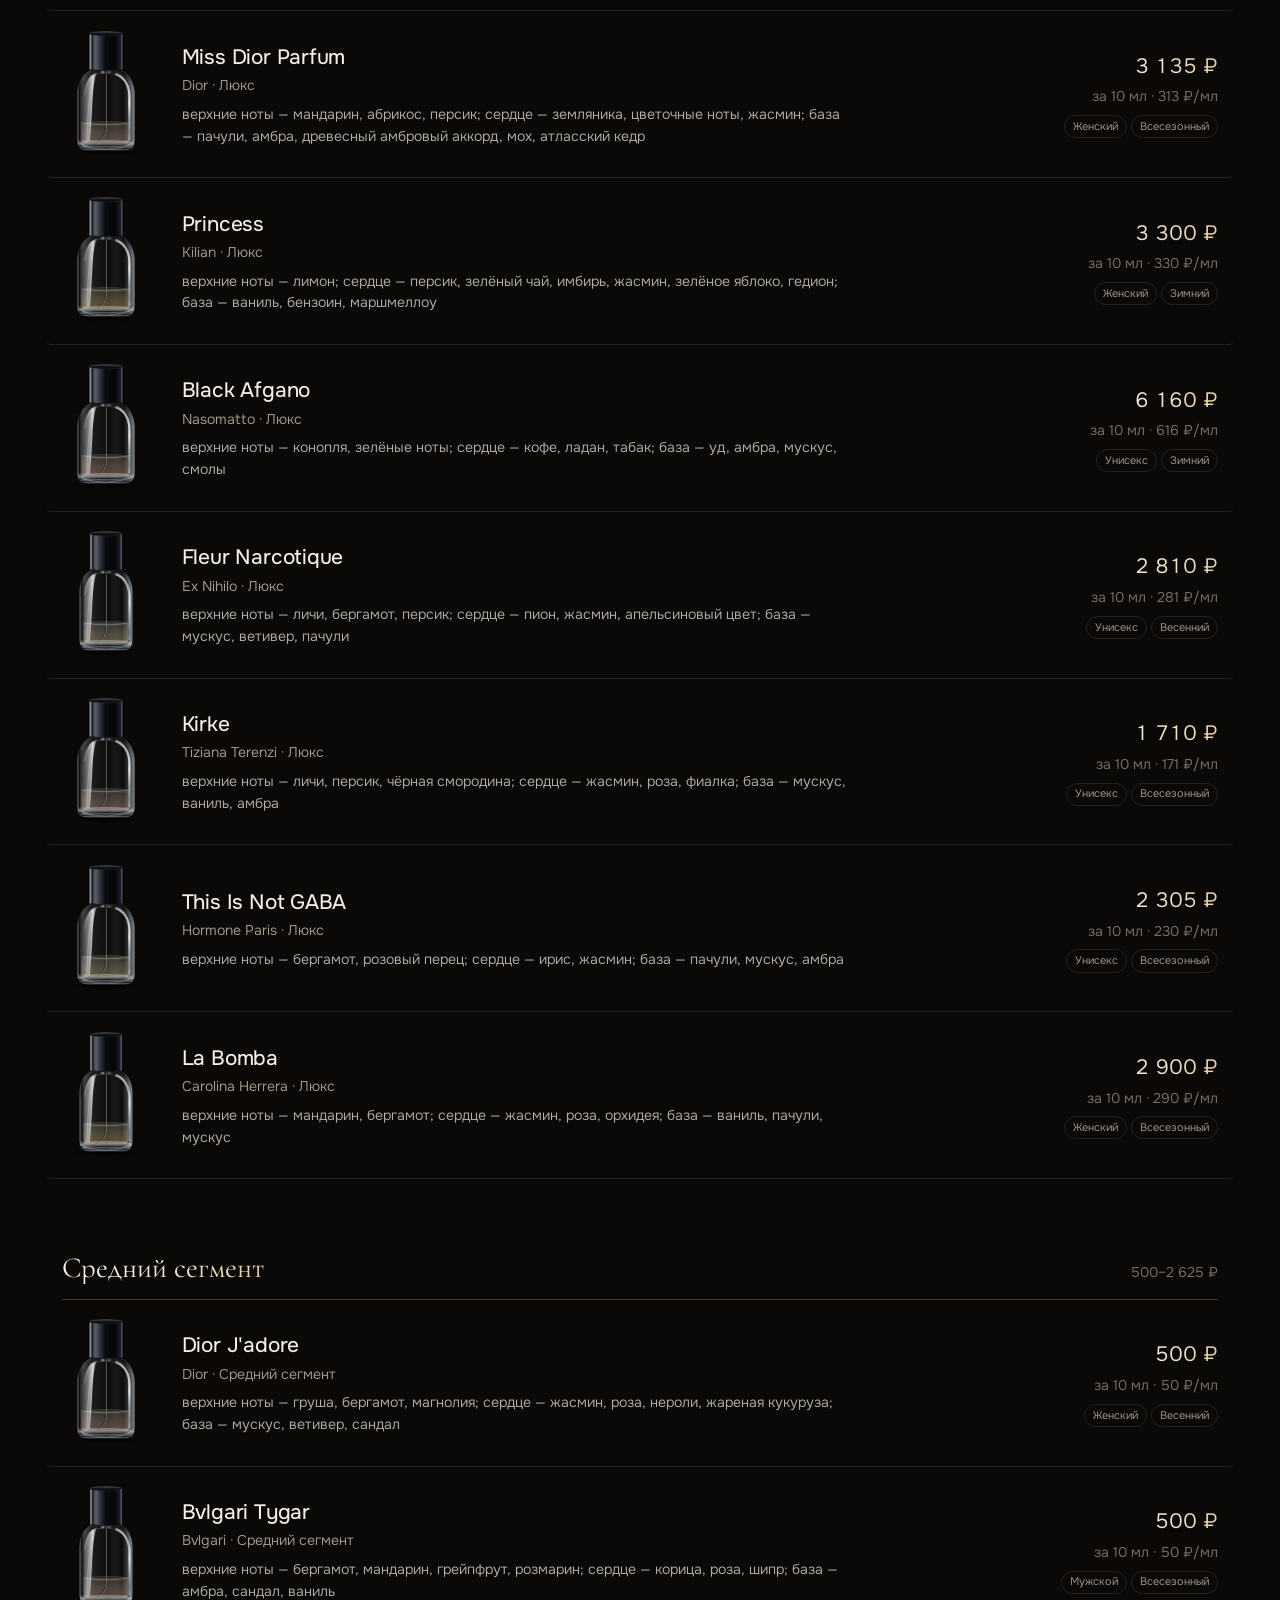
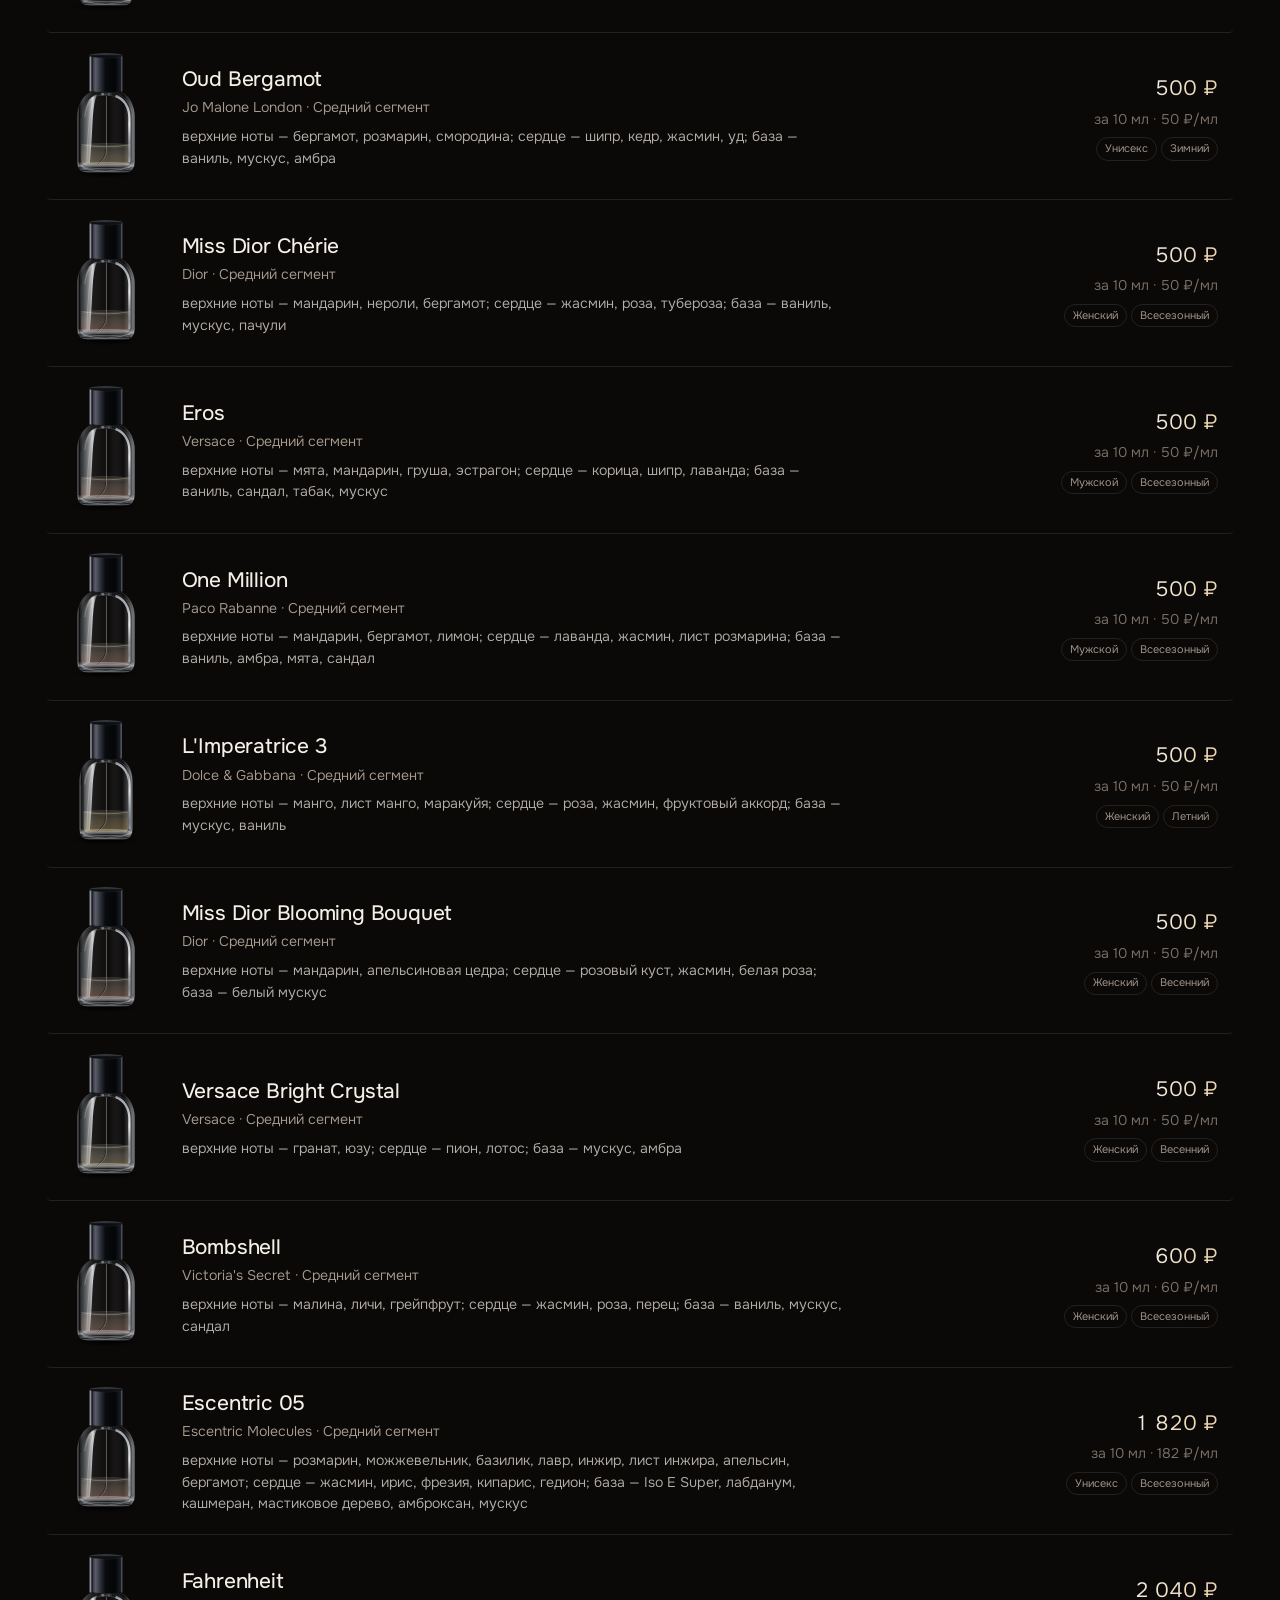
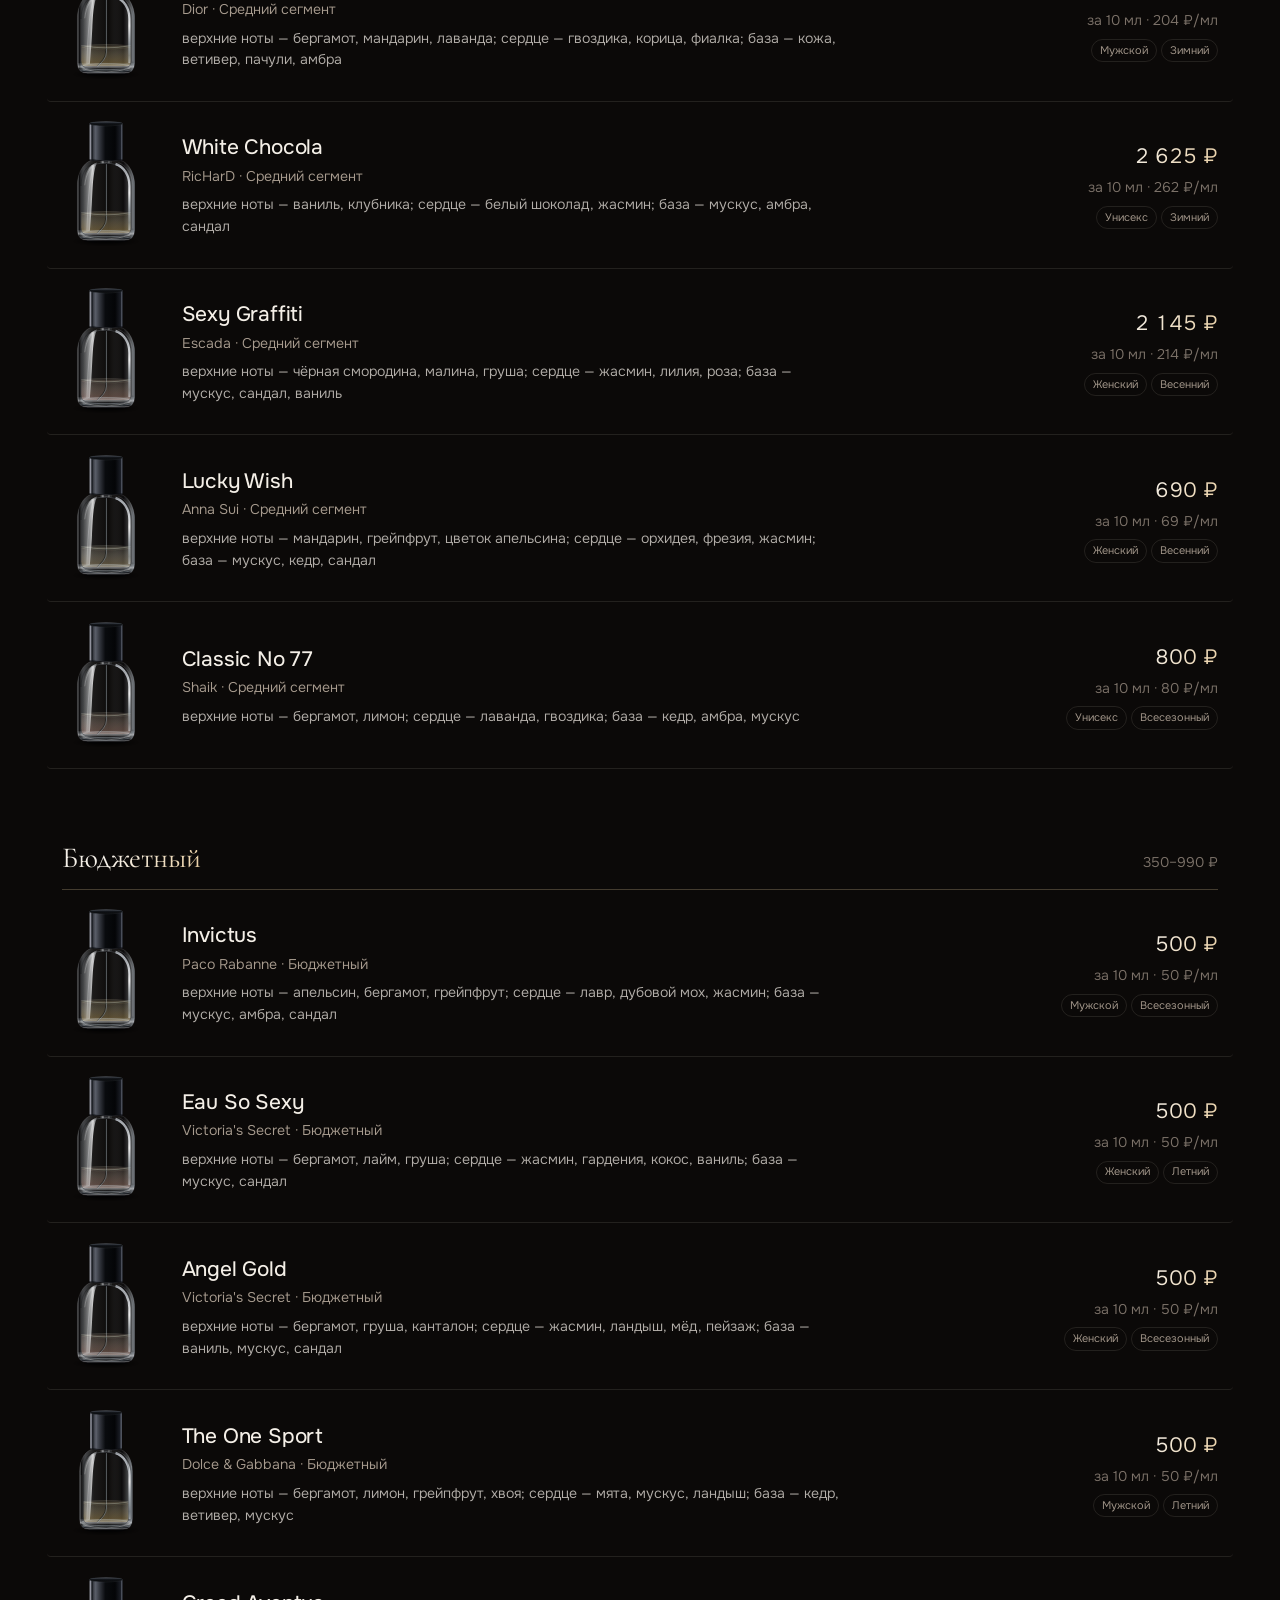
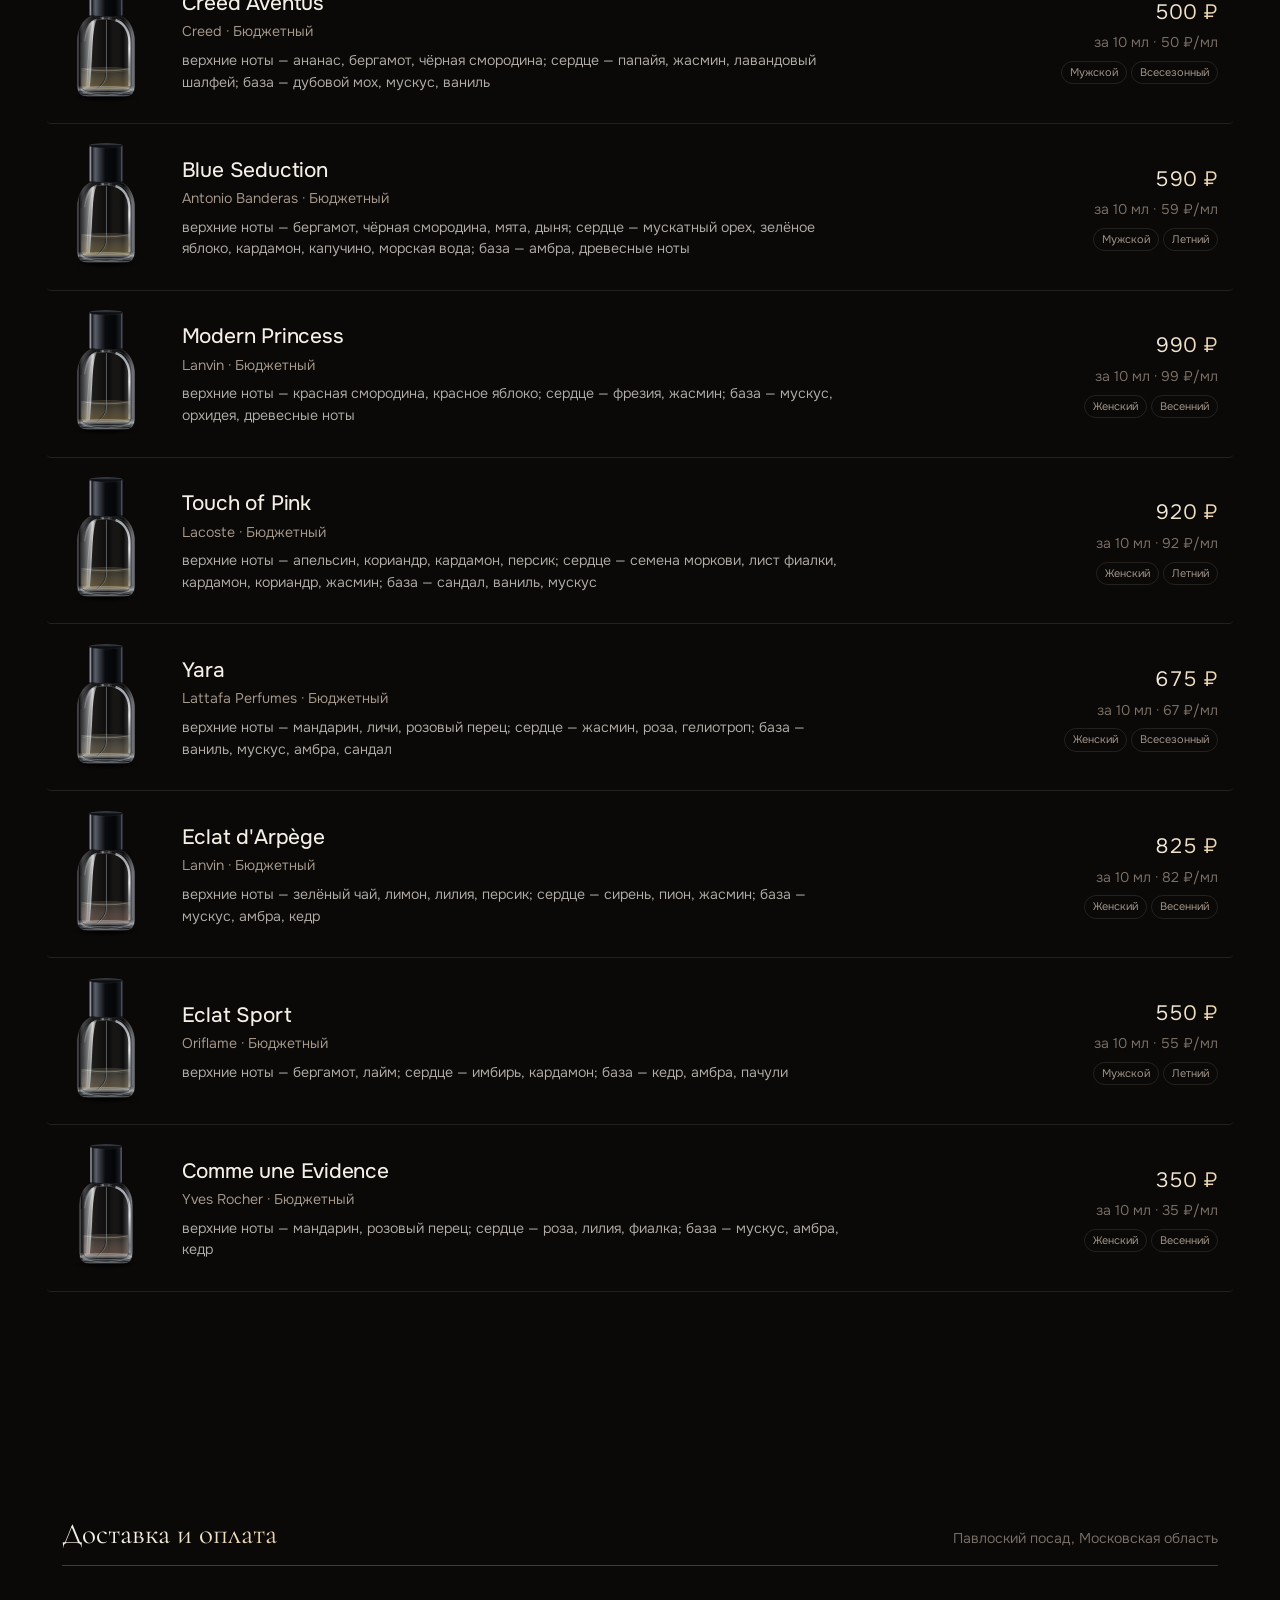
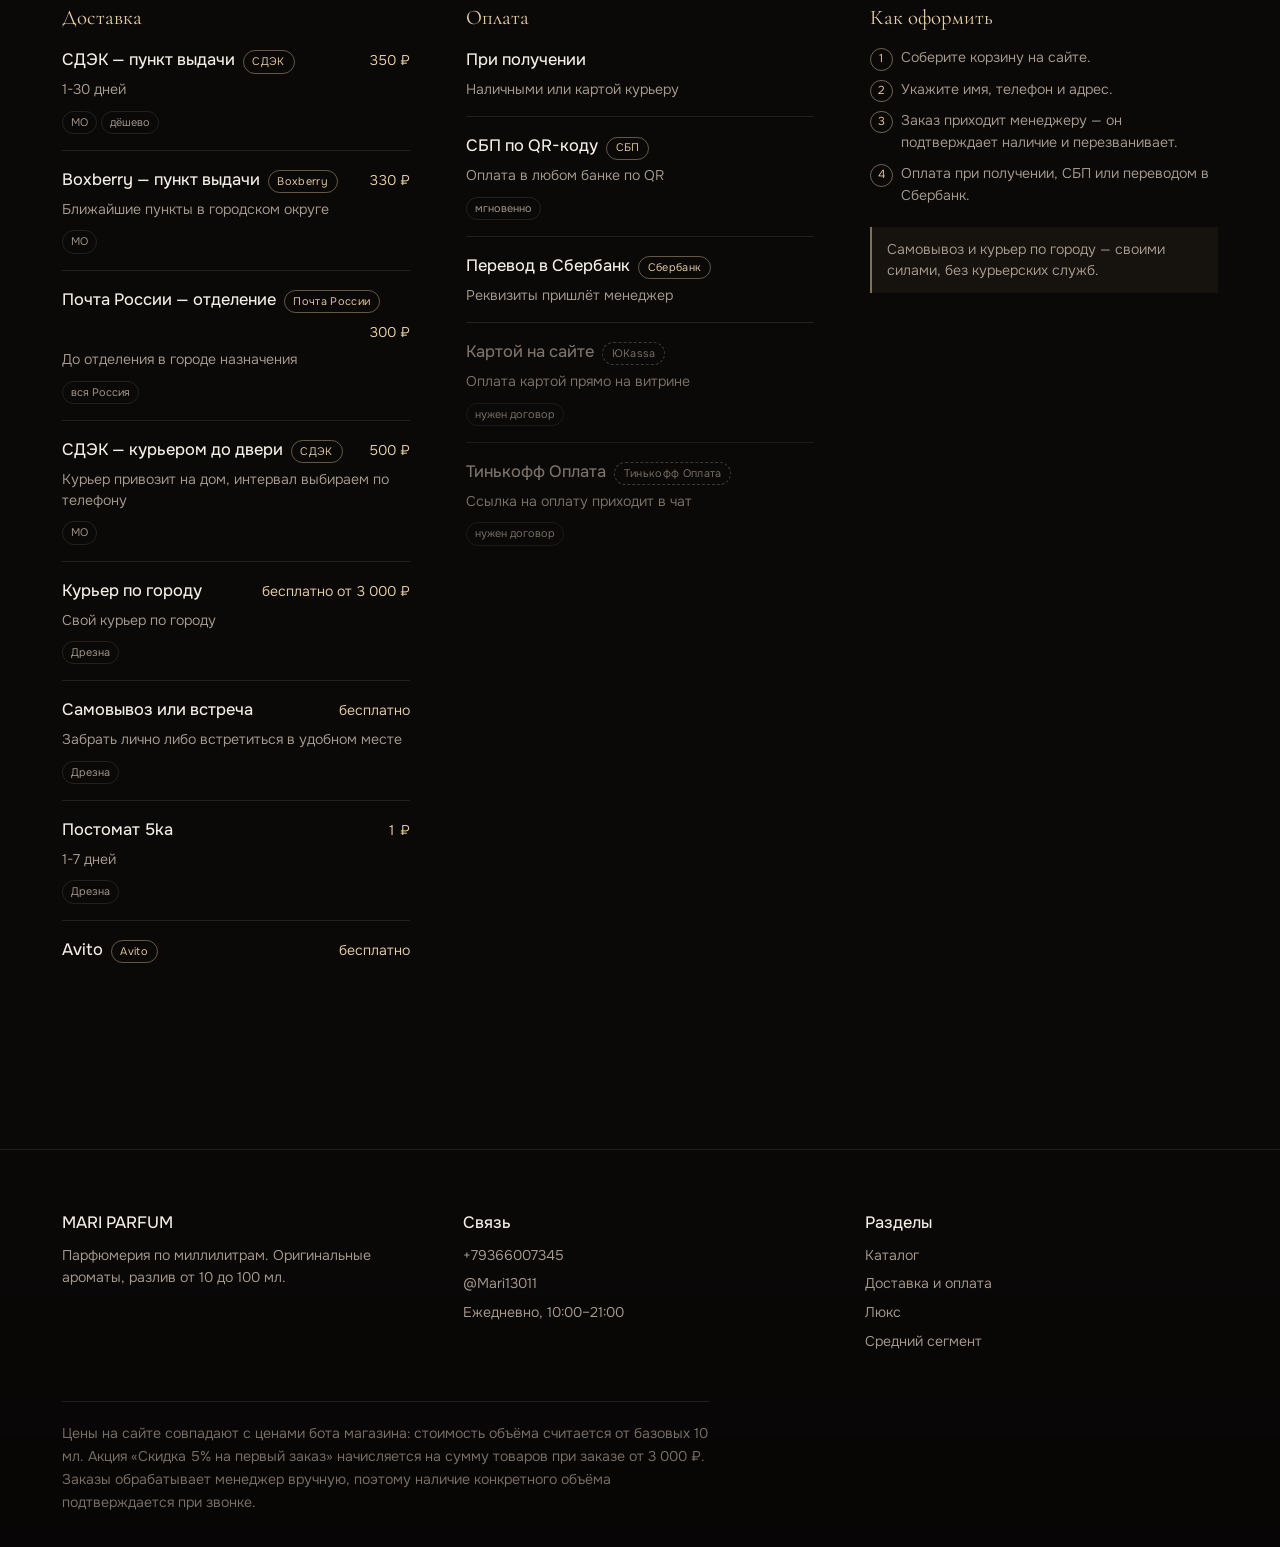
==== commit 12b87804: "Site: 39 perfumes incl. Comme une Evidence" ====
--- a/index.html
+++ b/index.html
@@ -4,27 +4,27 @@
 <meta charset="utf-8">
 <meta name="viewport" content="width=device-width, initial-scale=1">
 <title>MARI PARFUM — парфюмерия по миллилитрам</title>
-<meta name="description" content="MARI PARFUM — парфюмерия по миллилитрам: Maison Francis Kurkdjian, Tom Ford, Prada и другие дома. От 500 ₽ за 10 мл, объём от 10 до 100 мл. Город: Павлоский посад, Московская область.">
+<meta name="description" content="MARI PARFUM — парфюмерия по миллилитрам: Maison Francis Kurkdjian, Tom Ford, Prada и другие дома. От 350 ₽ за 10 мл, объём от 10 до 100 мл. Город: Павлоский посад, Московская область.">
 <meta name="theme-color" content="#0b0908">
 <meta name="color-scheme" content="dark">
 <link rel="canonical" href="https://blaise0107.github.io/mari-parfum/">
 <meta property="og:type" content="website">
 <meta property="og:url" content="https://blaise0107.github.io/mari-parfum/">
 <meta property="og:title" content="MARI PARFUM — парфюмерия по миллилитрам">
-<meta property="og:description" content="От 500 ₽ за 10 мл. Объём от 10 до 100 мл. 8 способов доставки, 3 способа оплаты. Город: Павлоский посад, Московская область.">
-<link rel="icon" href="assets/favicon.svg?v=eac11904" type="image/svg+xml">
+<meta property="og:description" content="От 350 ₽ за 10 мл. Объём от 10 до 100 мл. 8 способов доставки, 3 способа оплаты. Город: Павлоский посад, Московская область.">
+<link rel="icon" href="assets/favicon.svg?v=4ddd4134" type="image/svg+xml">
 <link rel="preconnect" href="https://fonts.googleapis.com">
 <link rel="preconnect" href="https://fonts.gstatic.com" crossorigin>
 <link rel="stylesheet" href="https://fonts.googleapis.com/css2?family=Cormorant+Garamond:wght@300;400;500;600&family=Onest:wght@300;400;500;600&display=swap">
-<link rel="stylesheet" href="assets/styles.css?v=eac11904">
-<link rel="stylesheet" href="assets/flacons.css?v=eac11904">
+<link rel="stylesheet" href="assets/styles.css?v=4ddd4134">
+<link rel="stylesheet" href="assets/flacons.css?v=4ddd4134">
 <script type="application/ld+json">
 {
   "@context": "https://schema.org",
   "@type": "Store",
   "name": "MARI PARFUM",
   "description": "Парфюмерия по миллилитрам: оригинальные ароматы от 10 до 100 мл",
-  "priceRange": "500–6 160 ₽",
+  "priceRange": "350–6 160 ₽",
   "url": "https://blaise0107.github.io/mari-parfum",
   "areaServed": {
     "@type": "City",
@@ -80,7 +80,7 @@
 <noscript>
   <div class="noscript">
     <p class="noscript__title">Каталог и корзина работают на JavaScript</p>
-    <p>Включите JavaScript — витрина покажет все 38 ароматов, цены и способы доставки. А пока можно связаться напрямую:</p>
+    <p>Включите JavaScript — витрина покажет все 39 ароматов, цены и способы доставки. А пока можно связаться напрямую:</p>
     <ul class="noscript__list">
       <li>Телефон: <a href="tel:+79366007345">+7 936 600-73-45</a></li>
       <li>Бот в Telegram: <a href="https://t.me/Authentification_RZE_bot" target="_blank" rel="noopener">@Authentification_RZE_bot</a></li>
@@ -335,12 +335,12 @@
 
 <div class="toast-area"></div>
 
-<script src="assets/catalog.js?v=eac11904"></script>
-<script src="assets/flacon.js?v=eac11904"></script>
-<script src="assets/app.js?v=eac11904"></script>
+<script src="assets/catalog.js?v=4ddd4134"></script>
+<script src="assets/flacon.js?v=4ddd4134"></script>
+<script src="assets/app.js?v=4ddd4134"></script>
 <!-- shelf.js подключён ДО home.js: он подменяет MPFlacon.shelf на время
      первого рендера полки. Порядок важен, комментарий не удалять. -->
-<script src="assets/shelf.js?v=eac11904"></script>
-<script src="assets/home.js?v=eac11904"></script>
+<script src="assets/shelf.js?v=4ddd4134"></script>
+<script src="assets/home.js?v=4ddd4134"></script>
 </body>
 </html>
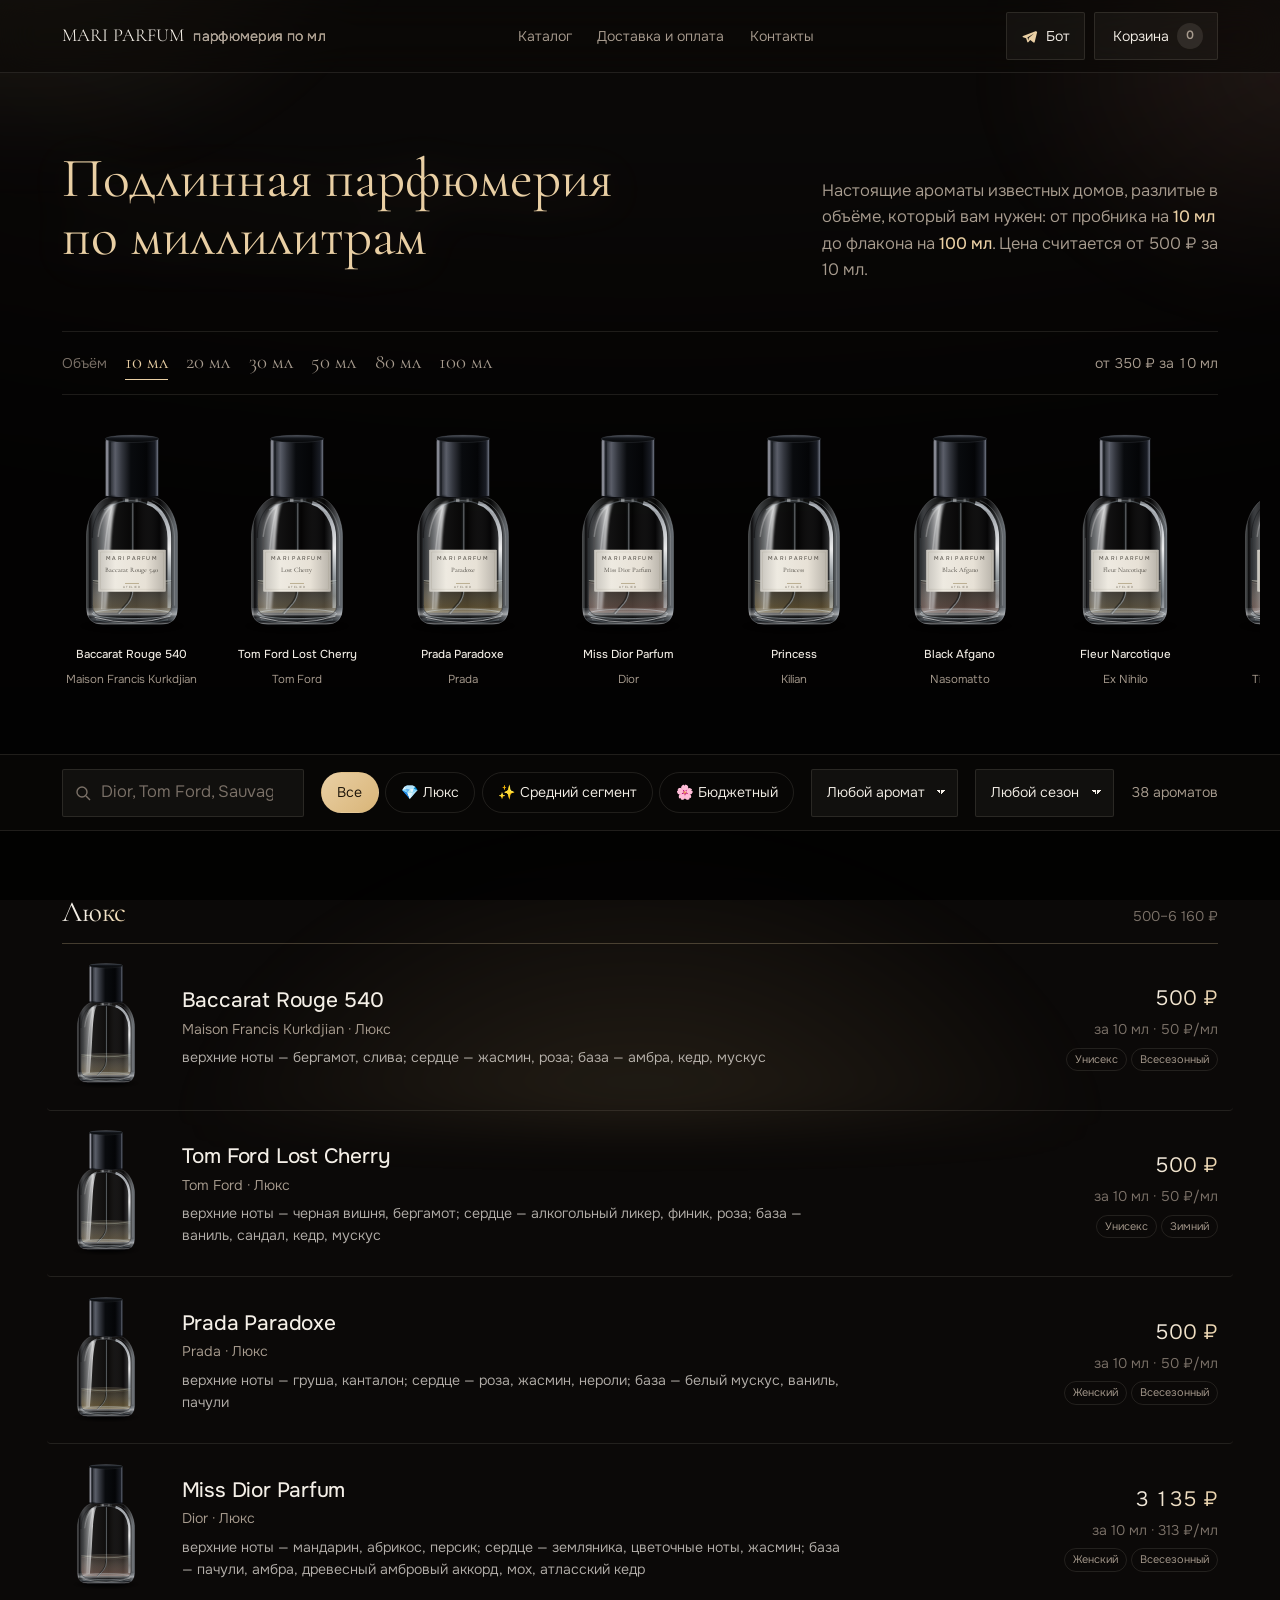
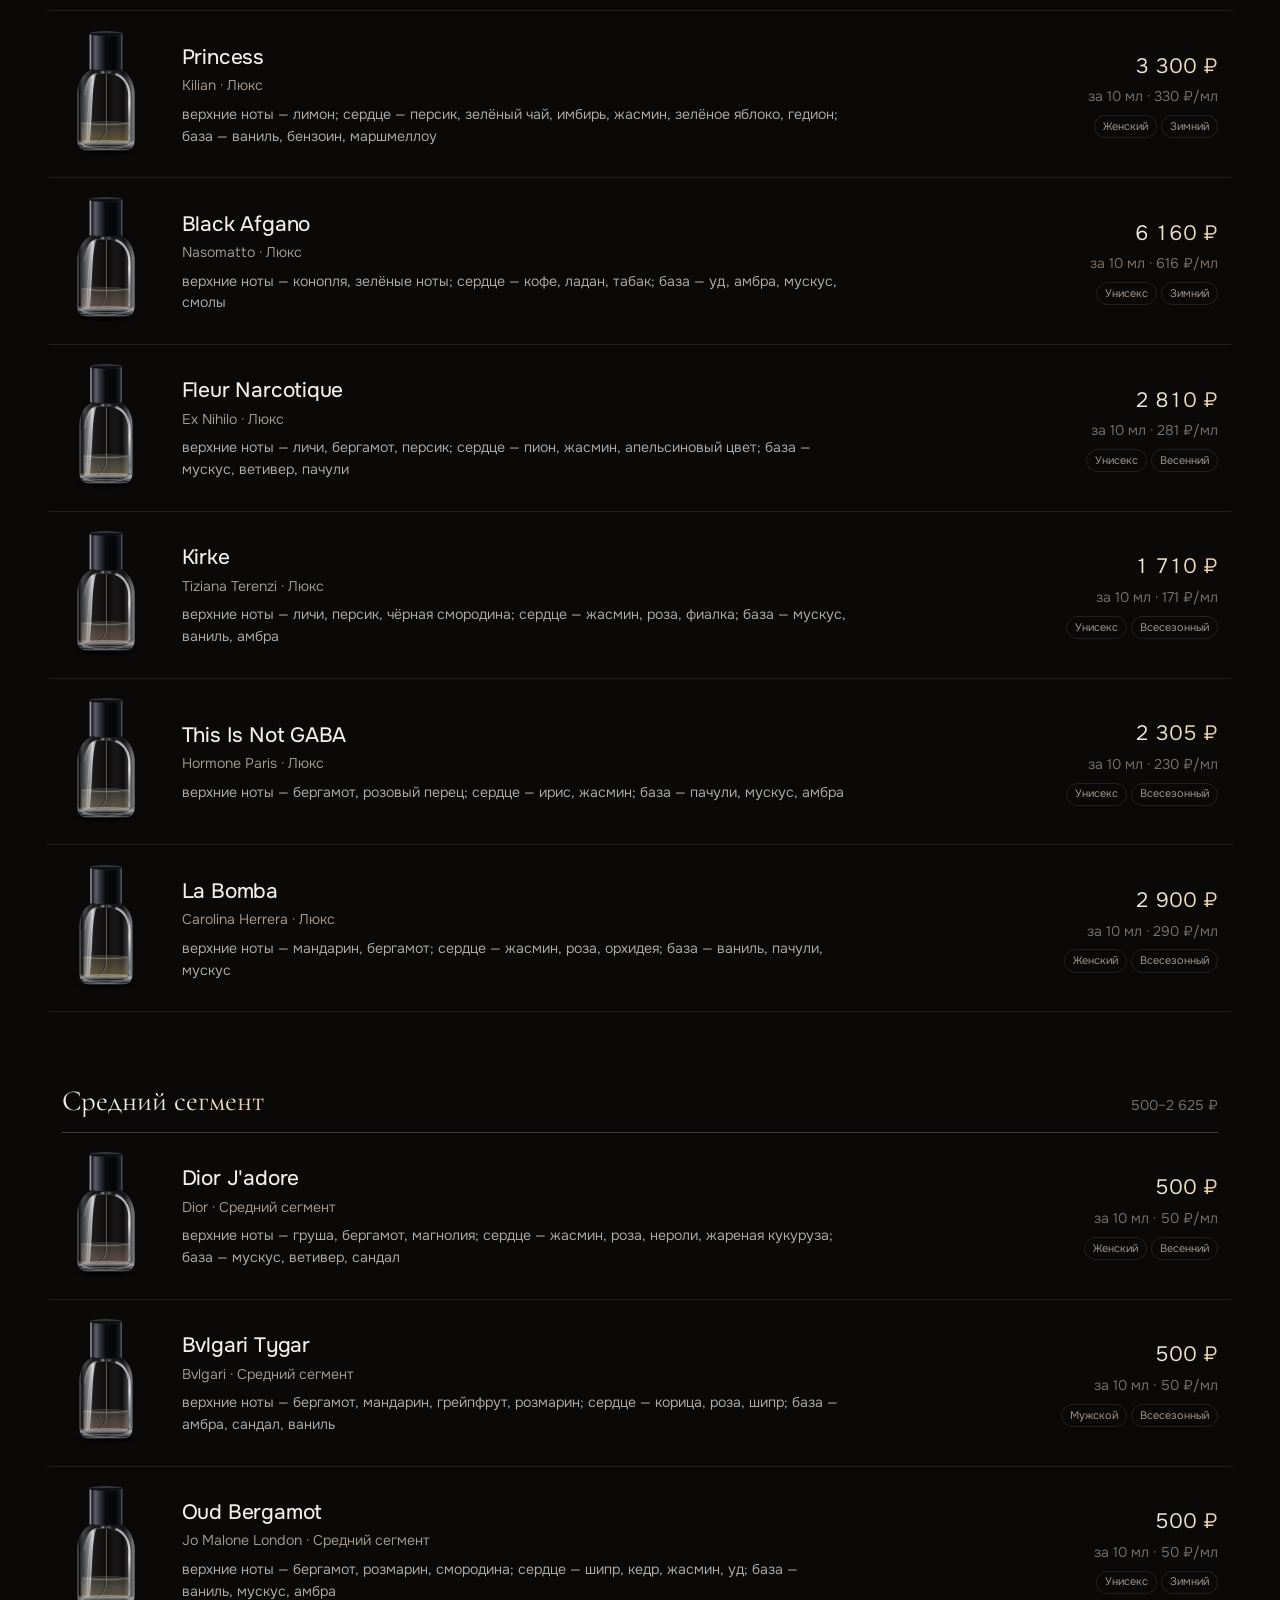
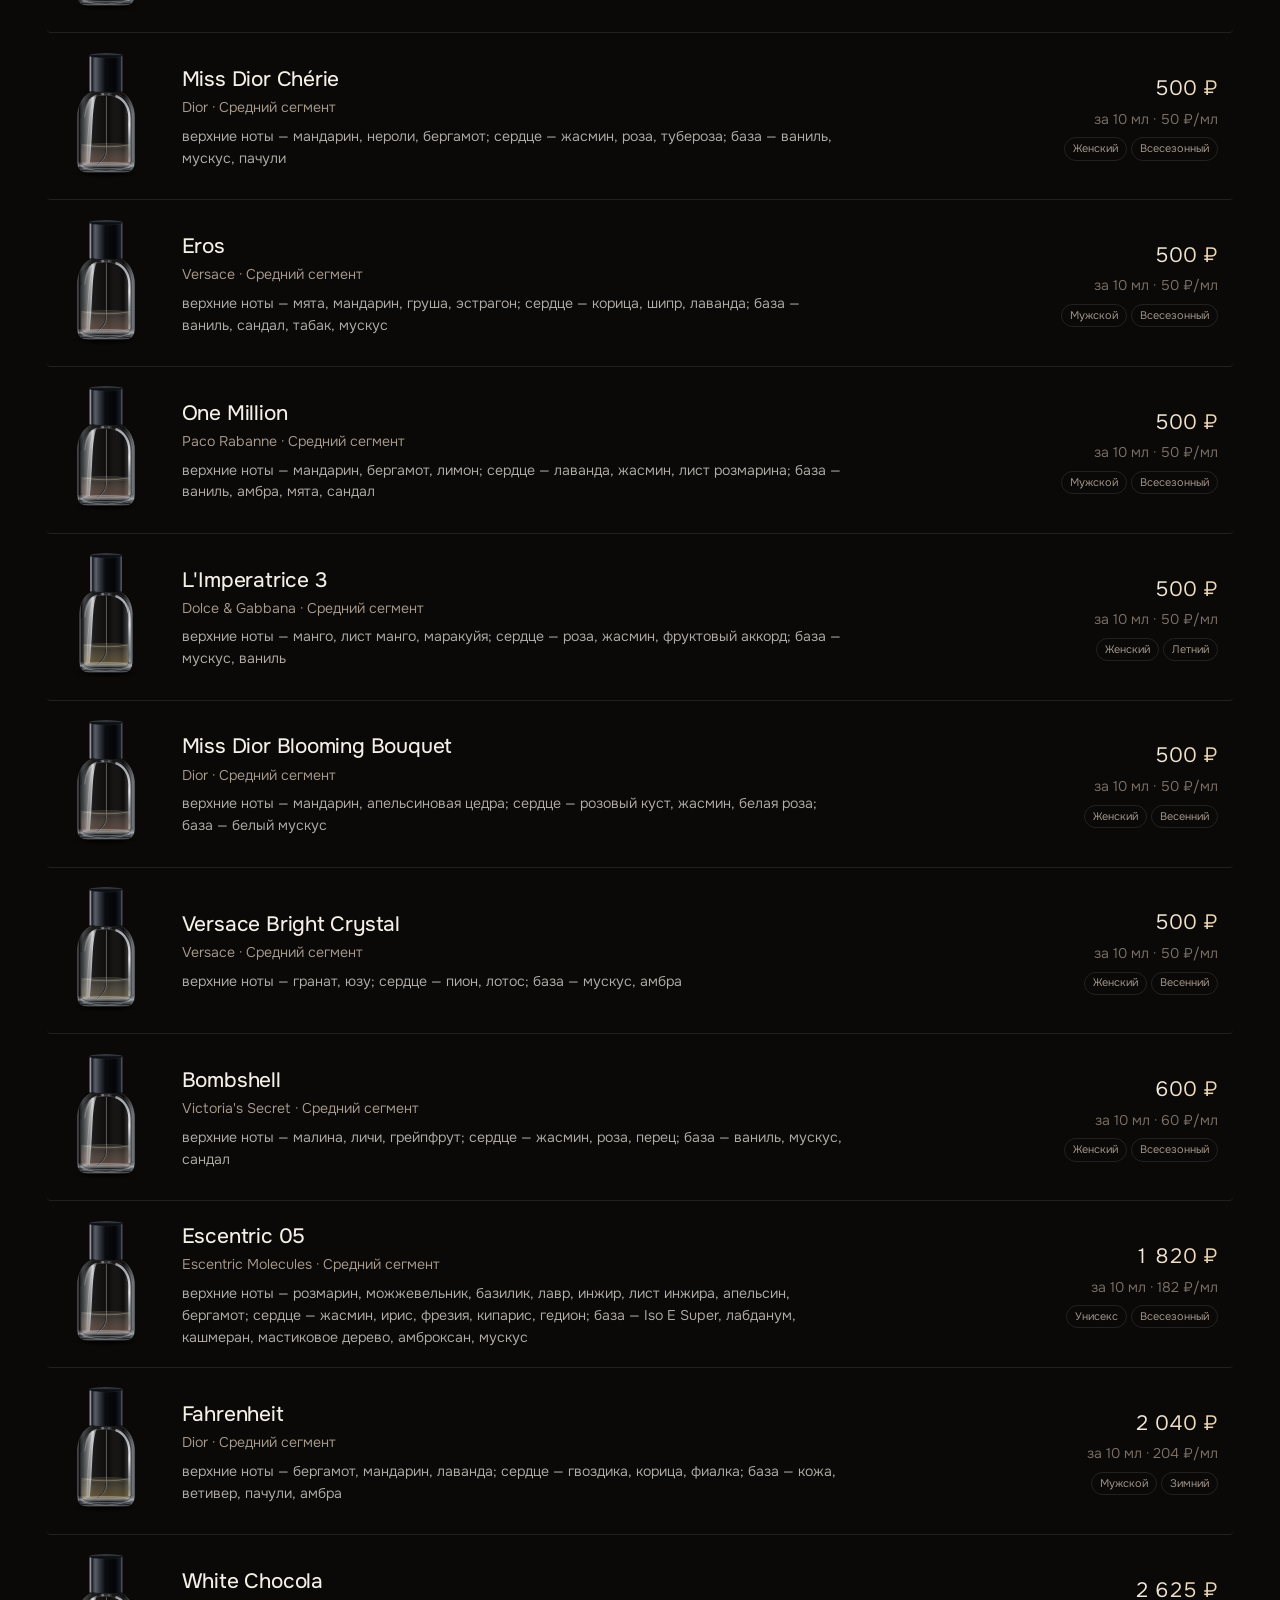
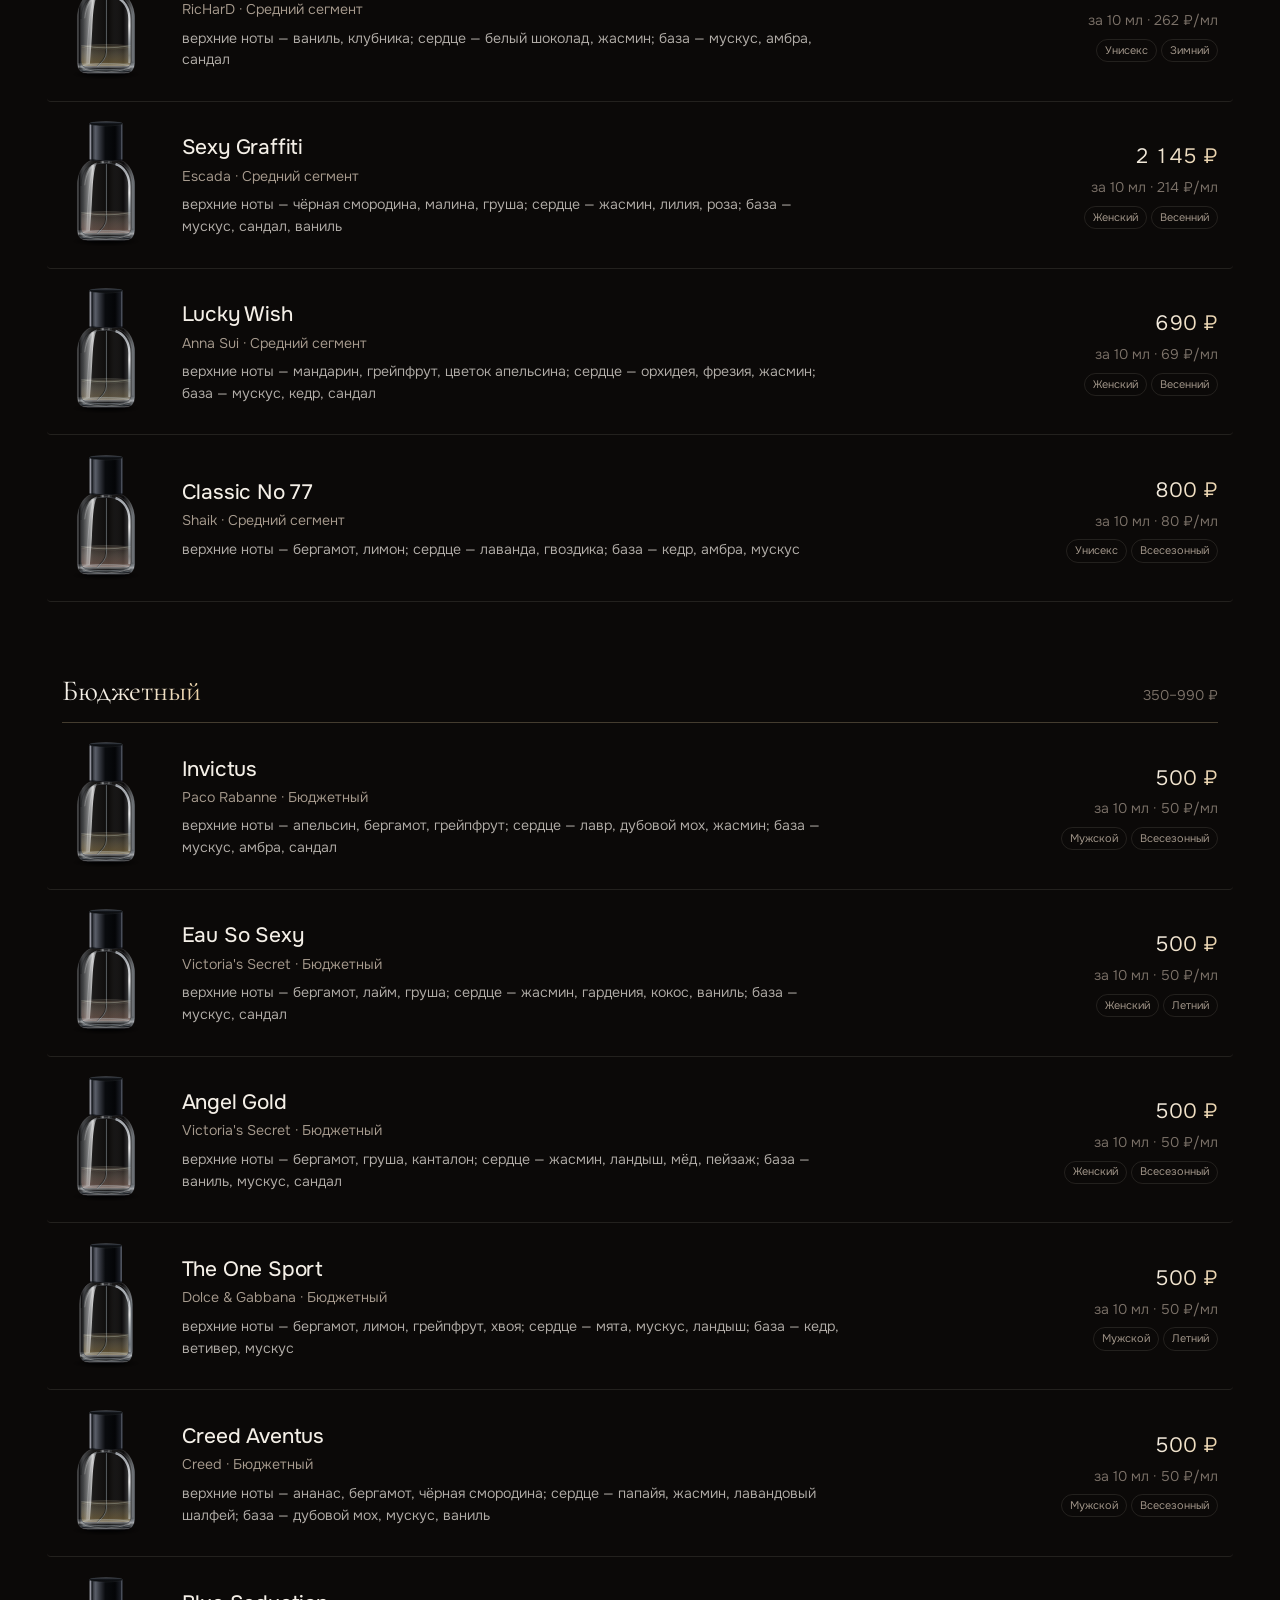
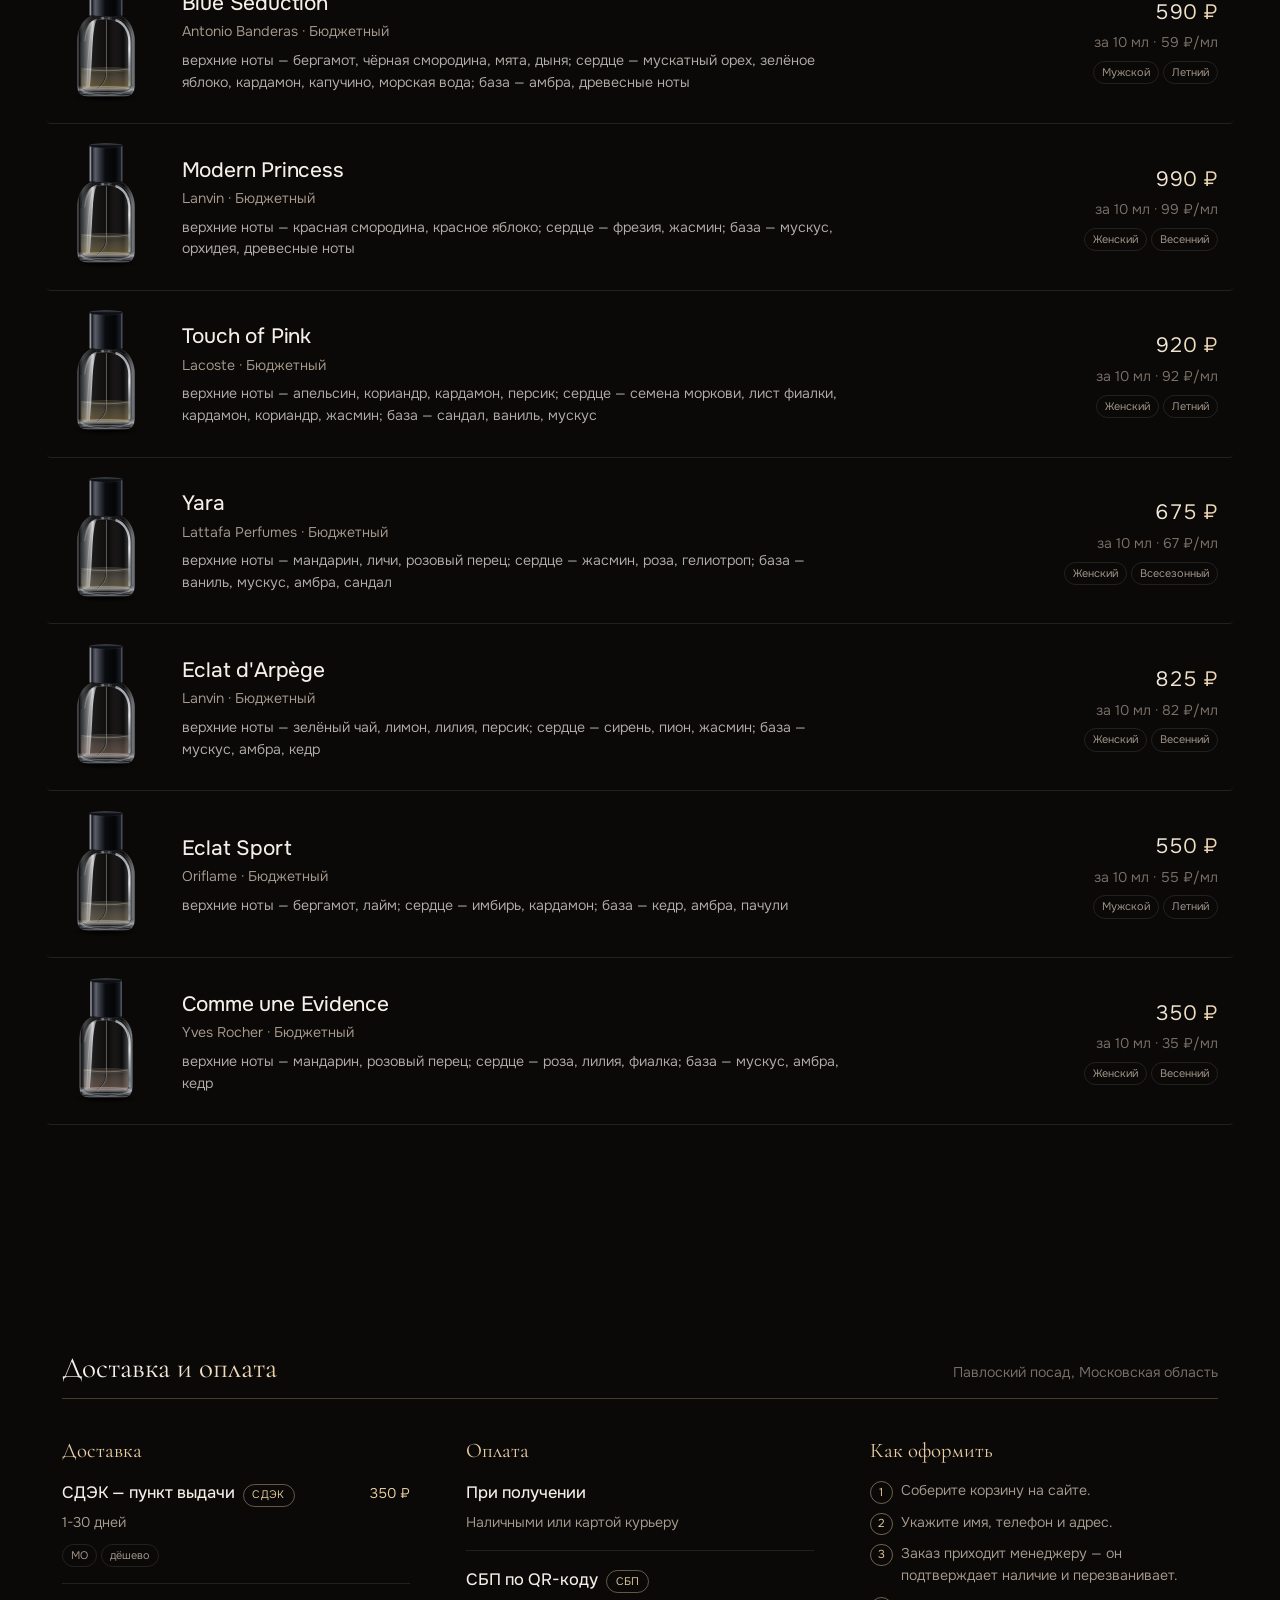
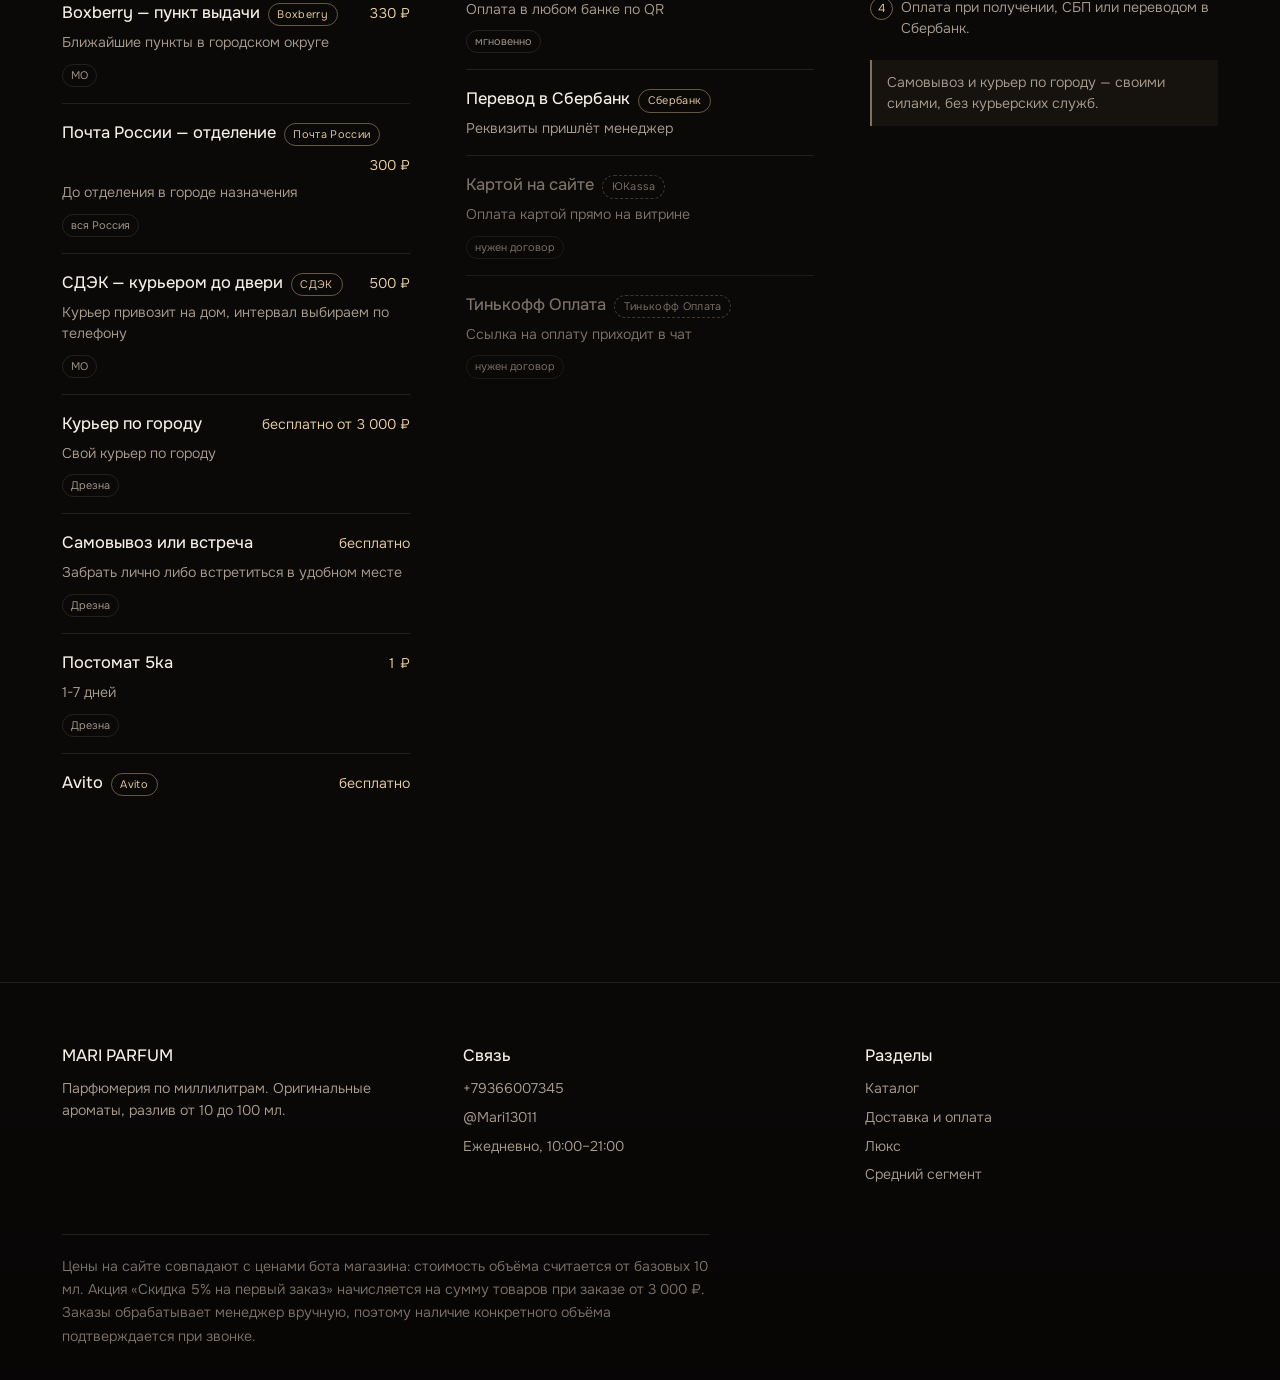
==== commit f3006138: "Витрина: Удалён товар Sauvage" ====
--- a/index.html
+++ b/index.html
@@ -12,12 +12,12 @@
 <meta property="og:url" content="https://blaise0107.github.io/mari-parfum/">
 <meta property="og:title" content="MARI PARFUM — парфюмерия по миллилитрам">
 <meta property="og:description" content="От 350 ₽ за 10 мл. Объём от 10 до 100 мл. 8 способов доставки, 3 способа оплаты. Город: Павлоский посад, Московская область.">
-<link rel="icon" href="assets/favicon.svg?v=4ddd4134" type="image/svg+xml">
+<link rel="icon" href="assets/favicon.svg?v=a523e1fd" type="image/svg+xml">
 <link rel="preconnect" href="https://fonts.googleapis.com">
 <link rel="preconnect" href="https://fonts.gstatic.com" crossorigin>
 <link rel="stylesheet" href="https://fonts.googleapis.com/css2?family=Cormorant+Garamond:wght@300;400;500;600&family=Onest:wght@300;400;500;600&display=swap">
-<link rel="stylesheet" href="assets/styles.css?v=4ddd4134">
-<link rel="stylesheet" href="assets/flacons.css?v=4ddd4134">
+<link rel="stylesheet" href="assets/styles.css?v=a523e1fd">
+<link rel="stylesheet" href="assets/flacons.css?v=a523e1fd">
 <script type="application/ld+json">
 {
   "@context": "https://schema.org",
@@ -80,7 +80,7 @@
 <noscript>
   <div class="noscript">
     <p class="noscript__title">Каталог и корзина работают на JavaScript</p>
-    <p>Включите JavaScript — витрина покажет все 39 ароматов, цены и способы доставки. А пока можно связаться напрямую:</p>
+    <p>Включите JavaScript — витрина покажет все 38 ароматов, цены и способы доставки. А пока можно связаться напрямую:</p>
     <ul class="noscript__list">
       <li>Телефон: <a href="tel:+79366007345">+7 936 600-73-45</a></li>
       <li>Бот в Telegram: <a href="https://t.me/Authentification_RZE_bot" target="_blank" rel="noopener">@Authentification_RZE_bot</a></li>
@@ -335,12 +335,12 @@
 
 <div class="toast-area"></div>
 
-<script src="assets/catalog.js?v=4ddd4134"></script>
-<script src="assets/flacon.js?v=4ddd4134"></script>
-<script src="assets/app.js?v=4ddd4134"></script>
+<script src="assets/catalog.js?v=a523e1fd"></script>
+<script src="assets/flacon.js?v=a523e1fd"></script>
+<script src="assets/app.js?v=a523e1fd"></script>
 <!-- shelf.js подключён ДО home.js: он подменяет MPFlacon.shelf на время
      первого рендера полки. Порядок важен, комментарий не удалять. -->
-<script src="assets/shelf.js?v=4ddd4134"></script>
-<script src="assets/home.js?v=4ddd4134"></script>
+<script src="assets/shelf.js?v=a523e1fd"></script>
+<script src="assets/home.js?v=a523e1fd"></script>
 </body>
 </html>
